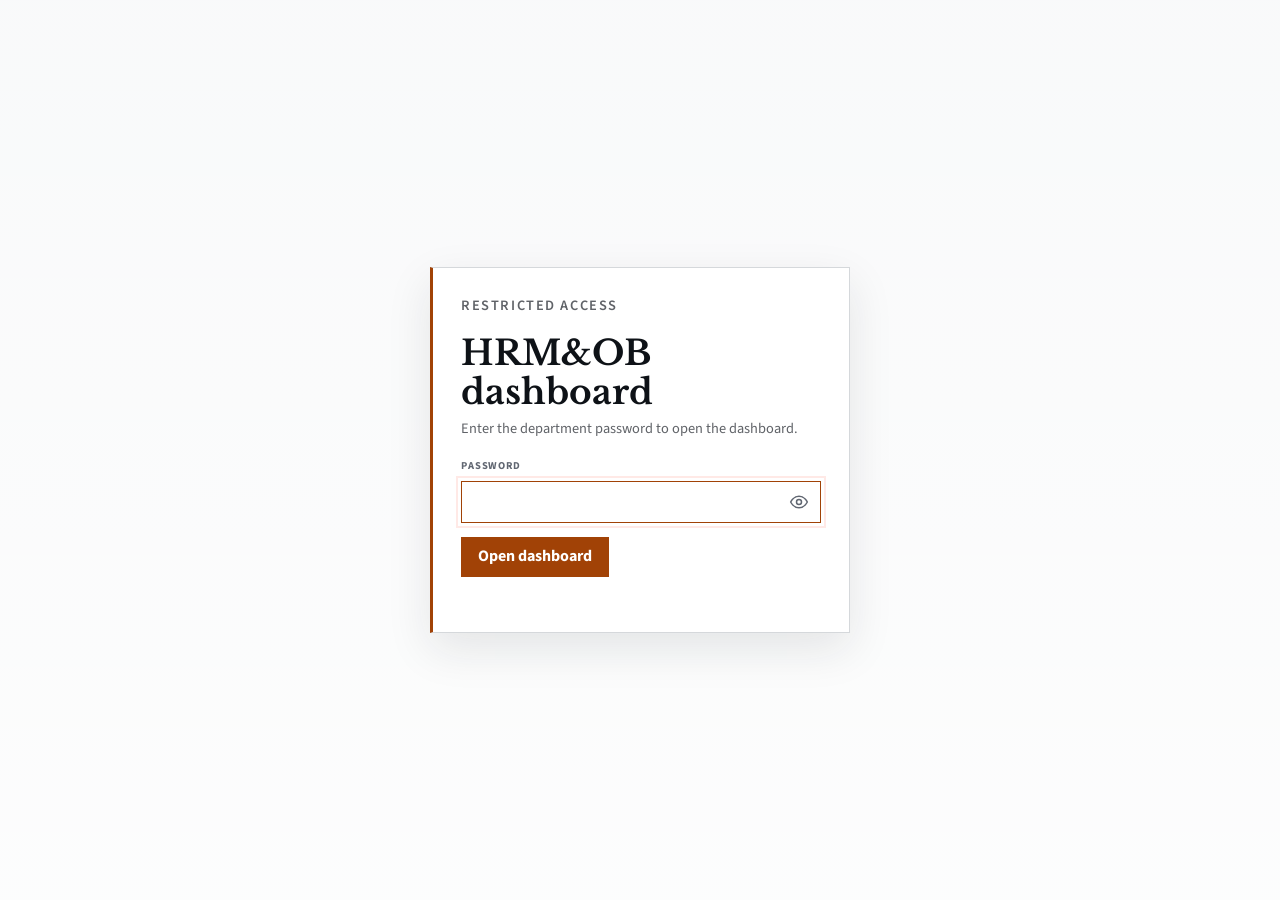
==== index.html @ a269362a "Refresh publications and correct department comparison, 9 November 2026 Re-crawled core staff and ch" ====
<!DOCTYPE html>
<html lang="en">
<head>
  <meta charset="UTF-8">
  <meta name="viewport" content="width=device-width, initial-scale=1.0">
  <meta name="robots" content="noindex, nofollow, noarchive">
  <title>HRM&amp;OB Research Activities Dashboard</title>
  <script>document.documentElement.classList.add("auth-locked");</script>
  <link rel="icon" href="favicon.svg" type="image/svg+xml">
  <link rel="preconnect" href="https://fonts.googleapis.com">
  <link rel="preconnect" href="https://fonts.gstatic.com" crossorigin>
  <link href="https://fonts.googleapis.com/css2?family=Libre+Baskerville:ital,wght@0,400;0,700;1,400&family=Source+Sans+3:opsz,wght@9..40,300;9..40,400;9..40,600&display=swap" rel="stylesheet">
  <link rel="stylesheet" href="styles.css?v=20261109-refresh">
</head>
<body>
  <div id="auth-gate" class="auth-gate" role="dialog" aria-modal="true" aria-labelledby="auth-title">
    <form id="auth-form" class="auth-card">
      <p class="eye">Restricted access</p>
      <h1 id="auth-title">HRM&amp;OB dashboard</h1>
      <p>Enter the department password to open the dashboard.</p>
      <div class="auth-field">
        <label for="auth-password">Password</label>
        <div class="auth-password-wrap">
          <input id="auth-password" type="password" autocomplete="current-password" required>
          <button id="auth-reveal" class="auth-reveal" type="button" aria-controls="auth-password" aria-pressed="false" aria-label="Show password" title="Show password">
            <svg class="auth-eye" viewBox="0 0 24 24" width="20" height="20" aria-hidden="true" focusable="false"><path d="M2 12s3.6-7 10-7 10 7 10 7-3.6 7-10 7S2 12 2 12z"/><circle cx="12" cy="12" r="3"/></svg>
            <svg class="auth-eye-off" viewBox="0 0 24 24" width="20" height="20" aria-hidden="true" focusable="false"><path d="M10.7 5.1A10 10 0 0 1 12 5c6.4 0 10 7 10 7a17 17 0 0 1-3 3.9M6.6 6.6C3.9 8.4 2 12 2 12s3.6 7 10 7a9.6 9.6 0 0 0 5.4-1.6M9.9 9.9a3 3 0 0 0 4.2 4.2"/><path d="M3 3l18 18"/></svg>
          </button>
        </div>
      </div>
      <button type="submit">Open dashboard</button>
      <p id="auth-status" class="auth-status" aria-live="polite"></p>
    </form>
  </div>

  <a class="skip-link" href="#main-content">Skip to dashboard content</a>
  <nav class="nav" aria-label="Primary dashboard navigation">
    <div class="nav-in">
      <a class="logo" href="#overview" data-tab="overview">
        <span class="logo-name">HRM&amp;OB</span>
        <span class="logo-sub">Research activities dashboard</span>
      </a>
      <div class="nav-sep"></div>
      <div class="nav-tabs" role="tablist" aria-label="Dashboard sections">
        <button id="tab-overview" class="nav-tab on" type="button" role="tab" aria-controls="view-overview" aria-selected="true" data-tab="overview">Overview</button>
        <button id="tab-expertise" class="nav-tab" hidden type="button" role="tab" aria-controls="view-expertise" aria-selected="false" tabindex="-1" data-tab="expertise">Search expertise</button>
        <button id="tab-staff" class="nav-tab" type="button" role="tab" aria-controls="view-staff" aria-selected="false" tabindex="-1" data-tab="staff">Staff and expertise</button>
        <button id="tab-phds" class="nav-tab" type="button" role="tab" aria-controls="view-phds" aria-selected="false" tabindex="-1" data-tab="phds">PhD projects</button>
        <button id="tab-collaboration" class="nav-tab" hidden type="button" role="tab" aria-controls="view-collaboration" aria-selected="false" tabindex="-1" data-tab="collaboration">Opportunities</button>
        <button id="tab-publications" class="nav-tab" type="button" role="tab" aria-controls="view-publications" aria-selected="false" tabindex="-1" data-tab="publications">Publications</button>
        <button id="tab-network" class="nav-tab" hidden type="button" role="tab" aria-controls="view-network" aria-selected="false" tabindex="-1" data-tab="network">Network</button>
        <button id="tab-metrics" class="nav-tab" type="button" role="tab" aria-controls="view-metrics" aria-selected="false" tabindex="-1" data-tab="metrics">Metrics</button>
        <button id="tab-grants" class="nav-tab" type="button" role="tab" aria-controls="view-grants" aria-selected="false" tabindex="-1" data-tab="grants">Grants</button>
        <button id="tab-resources" class="nav-tab" type="button" role="tab" aria-controls="view-resources" aria-selected="false" tabindex="-1" data-tab="resources">Resources</button>
        <button id="tab-faq" class="nav-tab" type="button" role="tab" aria-controls="view-faq" aria-selected="false" tabindex="-1" data-tab="faq">FAQ</button>
        <button id="tab-contact" class="nav-tab contact-tab" type="button" role="tab" aria-controls="view-contact" aria-selected="false" tabindex="-1" data-tab="contact">Contact</button>
      </div>
      <div id="publication-window-toggle" class="metric-toggle window-toggle" role="group" aria-label="Publication window">
        <button type="button" data-window-mode="recent" aria-pressed="false">Last 5 years</button>
        <button type="button" data-window-mode="last10" aria-pressed="false">10 years</button>
        <button class="on" type="button" data-window-mode="last15" aria-pressed="true">15 years</button>
        <button type="button" data-window-mode="last20" aria-pressed="false">20 years</button>
      </div>
      <label class="switch" title="Adds affiliated researchers to counts, tables, metrics, and network views">
        <input id="fte-toggle" type="checkbox">
        <span class="switch-copy">
          <span>Affiliated researchers</span>
        </span>
      </label>
      <button id="quick-find-open" class="quick-find-btn" type="button" aria-haspopup="dialog" aria-controls="quick-find" title="Jump to a person, publication, topic, journal, grant call, or section (Ctrl K or /)">
        <svg viewBox="0 0 24 24" aria-hidden="true"><circle cx="11" cy="11" r="6.5"/><path d="M16 16l4.5 4.5"/></svg>
        <span>Find</span><kbd aria-hidden="true">Ctrl K</kbd>
      </button>
    </div>
  </nav>

  <header class="pg-hd">
    <div class="wrap">
      <h1>Research overview</h1>
      <p id="subtitle">Loading publication data...</p>
    </div>
  </header>

  <div id="data-status" class="data-status" role="status" aria-live="polite" hidden></div>

  <main id="main-content">
    <section id="view-overview" class="sec" role="tabpanel" aria-labelledby="tab-overview">
      <div class="wrap">
        <p class="view-context overview-view-context" data-view-context></p>
        <div id="overview-previews" class="overview-previews" aria-label="Explore the dashboard"></div>
        <div class="overview-grid">
          <section class="overview-panel overview-panel-wide">
            <div class="sec-head compact">
              <div>
                <h2 class="h2">Publications by year</h2>
              </div>
              <div class="overview-panel-actions">
                <a class="section-link" href="#publications">View publications</a>
              </div>
            </div>
            <div id="year-bars" class="bar-chart"></div>
          </section>
          <section class="overview-panel overview-panel-wide topic-overview-panel">
            <div class="sec-head compact">
              <div>
                <h2 class="h2">Research topics</h2>
              </div>
              <div class="overview-panel-actions">
                <a class="section-link" href="#expertise">Find expertise</a>
              </div>
            </div>
            <div id="topic-overview" class="topic-overview"></div>
          </section>
          <section id="overview-network" class="overview-panel overview-panel-wide overview-network-panel" aria-labelledby="overview-network-title">
            <div class="sec-head compact">
              <div>
                <h2 id="overview-network-title" class="h2">Research network</h2>
              </div>
              <a class="section-link" href="#network">Publication and teaching networks</a>
            </div>
            <p id="overview-network-note" class="overview-network-note" role="status" aria-live="polite">Loading coauthor records…</p>
            <div class="overview-network-shell">
              <svg id="overview-network-svg" role="img" aria-labelledby="overview-network-title overview-network-note"></svg>
              <div id="overview-network-info" class="onet-info" aria-live="polite" hidden></div>
            </div>
            <div class="legend overview-network-legend" aria-label="How to read the map">
              <span><i class="legend-node" aria-hidden="true"></i> HRM&amp;OB researcher (size = publications)</span>
              <span class="legend-strength"><span class="legend-strength-scale" aria-hidden="true"><i class="legend-line legend-line-weak"></i><i class="legend-line legend-line-strong"></i></span> Thicker, darker line = more shared papers</span>
              <span><i class="legend-faculty" aria-hidden="true"></i> Other FEB colleagues (name and department)</span>
              <span><i class="legend-external" aria-hidden="true"></i> Coauthors outside FEB (2+ shared papers; closest ones named)</span>
            </div>
          </section>
        </div>
      </div>
    </section>

    <section id="view-phds" class="sec" role="tabpanel" aria-labelledby="tab-phds" hidden>
      <div class="wrap">
        <div class="sec-head compact">
          <div>
            <p class="eye">PhD projects</p>
            <h2 class="h2">Current PhD projects and supervision</h2>
          </div>
          <a class="section-link" href="https://www.rug.nl/research/hrm-ob/people/hrmobphdcandidates?lang=en" target="_blank" rel="noopener">RUG source</a>
        </div>
        <div id="phd-summary" class="metric-grid"></div>
        <div class="phd-page-grid">
          <section class="overview-panel phd-panel-wide">
            <div class="overview-panel-head">
              <div>
                <p class="eye">Current cohort</p>
                <h3 class="overview-h3">Ongoing PhD projects</h3>
              </div>
            </div>
            <div id="phd-current-projects" class="current-phd-list phd-current-projects"></div>
          </section>
          <section class="overview-panel">
            <div class="overview-panel-head">
              <div>
                <p class="eye">Supervisors</p>
                <h3 class="overview-h3">Current supervision overview</h3>
              </div>
            </div>
            <div id="phd-supervisor-summary" class="phd-supervisor-summary"></div>
          </section>
          <section class="overview-panel phd-panel-wide">
            <div class="overview-panel-head">
              <div>
                <p class="eye">Completed</p>
                <h3 class="overview-h3">Defended dissertations</h3>
              </div>
            </div>
            <div id="phd-defended-list" class="grant-list"></div>
          </section>
        </div>
      </div>
    </section>

    <section id="view-collaboration" class="sec" role="tabpanel" aria-labelledby="tab-collaboration" hidden>
      <div class="wrap">
        <div class="sec-head compact">
          <div>
            <p class="eye">Opportunities</p>
            <h2 class="h2">Shared interests, expertise, and opportunities</h2>
          </div>
          <a class="section-link" href="#grants">Open grants</a>
        </div>
        <p class="section-intro page-intro">Use these signals to start conversations around shared topics, methods, projects, and calls.</p>
        <div id="collaboration-summary" class="collaboration-summary"></div>
        <details class="shared-reference-files">
          <summary>Shared reference files</summary>
          <a class="download-card" href="assets/downloads/aip-2020-2024-average.xlsx" download>
            <strong>AIP workbook</strong><span>Average journal AIP scores, 2020-2024.</span>
          </a>
        </details>
        <section class="collaboration-section">
          <div class="overview-panel-head">
            <div>
              <p class="eye">Staff input</p>
              <h3 class="overview-h3">Current work, methods help, and shared resources</h3>
            </div>
            <a class="section-link" href="#contact">Add or correct profile information</a>
          </div>
          <p class="section-intro">Find datasets, participation opportunities, and methods help offered by colleagues. <a class="section-link" href="#staff">Search expertise and resources</a></p>
          <div id="collaboration-staff-board" class="staff-input-board"></div>
        </section>
        <section class="collaboration-section">
          <div class="overview-panel-head">
            <div>
              <p class="eye">Shared expertise and interests</p>
              <h3 class="overview-h3">Conversation clusters</h3>
            </div>
          </div>
          <p class="section-intro">Use these clusters as starting points for conversations around shared topics, methods, projects, and calls.</p>
          <div id="collaboration-interest-opportunities" class="collaboration-card-list"></div>
        </section>
        <section class="collaboration-section">
          <div class="overview-panel-head">
            <div>
              <p class="eye">Grant opportunities</p>
              <h3 class="overview-h3">Funding opportunities for the department</h3>
            </div>
            <a class="section-link" href="#grants">Open the Grants page</a>
          </div>
          <p class="section-intro">Browse funding opportunities together. Calls are not assigned to individual colleagues; check each funder’s eligibility and deadline before planning an application.</p>
          <div id="collaboration-grant-opportunities" class="collaboration-grant-grid"></div>
        </section>
        <section class="collaboration-section">
          <div class="overview-panel-head">
            <div>
              <p class="eye">Network suggestions</p>
              <h3 class="overview-h3">Possible conversation links</h3>
            </div>
          </div>
          <p class="section-intro">These links point to people whose topics, publications, grants, PhD roles, or collaboration interests may create useful conversations. They are suggestions for exploration, not rankings.</p>
          <div id="collaboration-pair-opportunities" class="suggestion-list collaboration-pair-list"></div>
        </section>
      </div>
    </section>

    <section id="view-grants" class="sec" role="tabpanel" aria-labelledby="tab-grants" hidden>
      <div class="wrap">
        <div class="sec-head compact">
          <div>
            <p class="eye">Funding</p>
            <h2 class="h2">Grants</h2>
          </div>
        </div>
        <p class="section-intro page-intro">Use this section to move from call scanning to possible collaboration and proposal preparation.</p>
        <a class="grant-steps-callout" href="#faq/grant-steps">
          <span class="rp-card-icon" aria-hidden="true"><svg class="rp-icon" viewBox="0 0 24 24" focusable="false" fill="none" stroke="currentColor" stroke-width="1.65" stroke-linecap="round" stroke-linejoin="round"><path d="M14 3H6a1.5 1.5 0 0 0-1.5 1.5v15A1.5 1.5 0 0 0 6 21h12a1.5 1.5 0 0 0 1.5-1.5V8.5Z" fill="currentColor" fill-opacity=".06"/><path d="M14 3v5.5h5.5M8 11h4M8 14h3M12 17l2 2 4-4"/></svg></span>
          <span class="grant-steps-copy">
            <strong>What steps do I take when applying for a grant?</strong>
          </span>
          <span class="grant-steps-arrow" aria-hidden="true">&rarr;</span>
        </a>
        <div class="resource-grid">
          <section class="overview-panel resource-panel-wide call-calendar-panel" aria-labelledby="call-calendar-title">
            <div class="overview-panel-head">
              <div>
                <p class="eye">Next eighteen months</p>
                <h3 id="call-calendar-title" class="overview-h3">Call calendar</h3>
              </div>
            </div>
            <div id="call-calendar" class="call-calendar"></div>
          </section>
          <section class="overview-panel grants-full grants-calls-panel">
            <div class="overview-panel-head">
              <div>
                <p class="eye">Open calls</p>
                <h3 id="resource-calls-title" class="overview-h3">Grant calls to watch</h3>
              </div>
            </div>
            <div class="resource-calls-toolbar">
              <p id="resource-calls-meta" class="resource-calls-meta" role="status" aria-live="polite">Loading grant calls&hellip;</p>
              <label class="switch resource-show-closed-control">
                <input id="resource-show-closed" type="checkbox" aria-controls="resource-recent-calls resource-opportunities">
                <span class="switch-copy">
                  <span>Show closed calls</span>
                  <small>Include past deadlines</small>
                </span>
              </label>
            </div>
            <section id="resource-recent-calls" class="recent-call-list" aria-labelledby="resource-calls-title" aria-describedby="resource-calls-meta"></section>
          </section>

          <section class="overview-panel grants-full">
            <div class="overview-panel-head">
              <div>
                <p class="eye">Grants</p>
                <h3 class="overview-h3">More opportunities by career stage</h3>
              </div>
            </div>
            <div id="resource-opportunities" class="grant-opportunity-list"></div>
          </section>

          <section class="overview-panel resource-panel-wide grants-tips-panel">
            <div class="overview-panel-head">
              <div>
                <p class="eye">Proposal tips</p>
                <h3 class="overview-h3">Application notes</h3>
              </div>
            </div>
            <div id="resource-tips" class="resource-tip-list"></div>
          </section>

          <section class="overview-panel grants-links-panel">
            <div class="overview-panel-head">
              <div>
                <p class="eye">Links</p>
                <h3 class="overview-h3">Funding pages</h3>
              </div>
            </div>
            <div class="resource-links">
              <a href="https://www.nwo.nl/en/calls/nwo-talent-programme" target="_blank" rel="noopener">NWO Talent Programme</a>
              <a href="https://erc.europa.eu/apply-grant" target="_blank" rel="noopener">ERC grants</a>
              <a href="https://marie-sklodowska-curie-actions.ec.europa.eu/actions/postdoctoral-fellowships" target="_blank" rel="noopener">MSCA Postdoctoral Fellowships</a>
              <a href="https://www.rug.nl/research/research-support-portal/before/funding/?lang=en" target="_blank" rel="noopener">UG external funding support</a>
            </div>
          </section>
          <section class="overview-panel grants-full">
            <div class="overview-panel-head"><h3 class="overview-h3">Awarded funding</h3></div>
            <div id="grant-list" class="grant-list"></div>
          </section>
          <section class="overview-panel resource-contact-panel grants-full">
            <div class="overview-panel-head">
              <div>
                <p class="eye">Contact</p>
                <h3 class="overview-h3">Corrections and suggestions</h3>
              </div>
            </div>
            <p class="quiet-contact-copy">For corrections, missing records, or suggestions, use the contact page.</p>
            <a class="section-link" href="#contact">Open contact page</a>
          </section>
        </div>
      </div>
    </section>

    <section id="view-resources" class="sec" role="tabpanel" aria-labelledby="tab-resources" hidden>
      <div class="wrap">
        <div id="resources-root" class="resources-root"></div>
      </div>
    </section>

    <section id="view-faq" class="sec" role="tabpanel" aria-labelledby="tab-faq" hidden>
      <div class="wrap">
        <div id="faq-root" class="resources-root"></div>
      </div>
    </section>

    <section id="view-metrics" class="sec" role="tabpanel" aria-labelledby="tab-metrics" hidden>
      <div class="wrap">
        <a id="metric-back" class="metric-back" href="#metrics" hidden>← Back to department publications</a>
        <div class="sec-head compact">
          <div>
            <p class="eye">Faculty</p>
            <h2 id="metric-page-title" class="h2">Department publications</h2>
          </div>
        </div>
        <aside class="metric-comparison-note" role="note">
          <p>Comparisons are provisional: public records are incomplete and use current staff numbers.</p>
        </aside>
        <p class="section-intro" id="benchmark-identity-note" role="note">Assistant, associate and full professors, plus postdocs.</p>
        <div id="metric-rank-filter" class="metric-rank-filter" role="group" aria-label="Academic rank" hidden>
          <button type="button" data-metric-rank="assistant_professor" aria-pressed="true">Assistant professors</button>
          <button type="button" data-metric-rank="associate_professor" aria-pressed="false">Associate professors</button>
          <button type="button" data-metric-rank="professor" aria-pressed="false">Full professors</button>
        </div>
        <div class="metric-control-row"><div id="metric-publication-filter" class="metric-publication-filter" role="group" aria-label="Publication filter">
          <button type="button" class="active" data-metric-aip="all" aria-pressed="true">All publications</button>
          <button type="button" data-metric-aip="high" aria-pressed="false">AIP ≥95</button>
        </div>
        <div id="metric-trend-mode" class="metric-publication-filter" role="group" aria-label="Trend display">
          <button type="button" data-metric-trend-mode="annual" aria-pressed="false">Annual</button>
          <button type="button" data-metric-trend-mode="smoothed" aria-pressed="true">Smoothed</button>
        </div></div>
        <p class="small-muted metric-trend-caption">Hover over a line to highlight a department and see its annual values. The last point is 2026 so far (YTD).</p>
        <div id="metric-charts" class="benchmark-grid">
          <section class="overview-panel benchmark-panel-wide">
            <div class="overview-panel-head">
              <div>
                <h3 id="benchmark-trend-title" class="overview-h3">Total publications</h3>
              </div>
            </div>
            <p class="section-intro metric-chart-subtitle">Each paper counts once per department.</p>
            <div id="benchmark-publication-trend" class="metric-chart"></div>
          </section>
          <section class="overview-panel benchmark-panel-wide">
            <div class="overview-panel-head"><div>
              <h3 class="overview-h3">Average per staff member</h3>
            </div></div>
            <p class="section-intro metric-chart-subtitle">Shared papers count for each departmental coauthor.</p>
            <div id="benchmark-individual-trend" class="metric-chart"></div>
          </section>
          <section class="overview-panel benchmark-panel-wide">
            <div class="overview-panel-head">
              <div>
                <h3 class="overview-h3">Unique publications per staff member</h3>
              </div>
            </div>
            <p class="section-intro metric-chart-subtitle">Each paper counts once, divided by department headcount.</p>
            <div id="benchmark-unique-trend" class="metric-chart"></div>
          </section>
        </div>
        <p id="metric-subgroup-link" class="small-muted metric-subgroup-link">Explore the same plots <a href="#metrics/subgroups">by academic rank →</a></p>
        <details id="metric-coverage" class="overview-panel benchmark-panel-wide"><summary>Data coverage</summary><div id="benchmark-summary"></div></details>
        <details class="overview-panel benchmark-panel-wide"><summary>How it works</summary><div id="benchmark-method-note" class="method-note"></div></details>
      </div>
    </section>

    <section id="view-publications" class="sec" role="tabpanel" aria-labelledby="tab-publications" hidden>
      <div class="wrap">
        <div class="sec-head compact">
          <div>
            <p class="eye">Publications</p>
            <h2 class="h2">Publication records</h2>
          </div>
        </div>
        <div class="publication-layout">
          <div class="publication-main">
            <p class="section-intro">Journal articles by the selected HRM&amp;OB researchers. Metrics compares professors and postdocs across departments.</p>
            <div class="tool-row">
              <label class="select-box" hidden>
                <span>Outputs</span>
                <select id="publication-kind-filter" aria-controls="publication-table">
                  <option value="counted">Recorded journal articles</option>
                </select>
              </label>
              <label class="search-box">
                <span>Search</span>
                <input id="pub-search" type="search" placeholder="Title, journal, author" aria-controls="publication-table">
              </label>
              <label class="select-box">
                <span>AIP band</span>
                <select id="aip-filter" aria-controls="publication-table">
                  <option value="all">All</option>
                  <option value="gte90">AIP &ge; 90</option>
                  <option value="gte95">AIP &ge; 95</option>
                  <option value="noaip">No AIP score in source</option>
                </select>
              </label>
              <label class="select-box">
                <span>Person</span>
                <select id="person-filter" aria-controls="publication-table">
                  <option value="">All people</option>
                </select>
              </label>
              <button id="publication-download-csv" class="section-link table-download" type="button">Download CSV</button>
            </div>
            <div class="publication-filter-meta">
              <p id="publication-results-summary" class="publication-results-summary" role="status" aria-live="polite">Loading publication records&hellip;</p>
              <button id="publication-clear-filters" class="section-link publication-clear-filters" type="button" aria-controls="publication-table" hidden>Clear filters</button>
            </div>
            <section class="table-wrap publication-results-table" aria-label="Publication results" aria-describedby="publication-results-summary" tabindex="0">
              <table id="publication-table" aria-describedby="publication-results-summary"></table>
            </section>
        <div id="publication-pagination"></div>
        <details class="metric-data-details"><summary>AIP coverage for the selected publication window</summary><div id="aip-bars" class="aip-summary"></div></details>
          </div>
          <aside class="publication-side" aria-labelledby="publication-journals-title">
            <div class="overview-panel-head">
              <div>
                <p class="eye">Journals</p>
                <h3 id="publication-journals-title" class="overview-h3">Where we have published most</h3>
              </div>
            </div>
            <div id="journal-published-list" class="list-stack"></div>
          </aside>
        </div>
        <section class="publication-open-access">
          <div class="overview-panel-head">
            <div>
              <p class="eye">Open access</p>
              <h3 class="overview-h3">Observed and suggested open access outlets</h3>
            </div>
          </div>
          <div id="journal-open-access-list" class="outlet-list outlet-grid"></div>
        </section>
      </div>
    </section>

    <section id="view-expertise" class="sec" role="tabpanel" aria-labelledby="tab-expertise" hidden>
      <div class="wrap">
        <div class="sec-head compact"><div><p class="eye">Find a colleague</p><h2 class="h2">Search for expertise</h2></div><a class="section-link" href="#contact">Add your expertise or resources</a></div>
        <p class="section-intro page-intro">Find someone to discuss a research topic, help with a method, or share a research opportunity.</p>
        <div class="expertise-finder" role="search" aria-label="Search expertise and shared resources">
          <label class="search-box"><span>Topic, method, resource, or name</span><input id="finder-query" type="search" placeholder="Try longitudinal analysis, social networks, or datasets"></label>
          <label class="select-box"><span>Look for</span><select id="finder-kind"><option value="all">Everything</option><option value="topics">Research topics</option><option value="methods">Methods people can help with</option><option value="resources">Resources and participation</option></select></label>
        </div>
        <div class="finder-examples" aria-label="Example searches"><span>Try</span><button type="button" data-finder-query="longitudinal" data-finder-kind="methods">Longitudinal analysis</button><button type="button" data-finder-query="social network" data-finder-kind="methods">Social network analysis</button><button type="button" data-finder-query="" data-finder-kind="resources">Shared resources</button></div>
        <p class="small-muted">Methods help and shared resources are provided by colleagues. Topic matches also use publication and project records. A missing entry means that no information has been added yet.</p>
        <p id="finder-status" role="status" aria-live="polite"></p>
        <div id="finder-results" class="finder-results"></div>
      </div>
    </section>

    <section id="view-staff" class="sec" role="tabpanel" aria-labelledby="tab-staff" hidden>
      <div class="wrap">
        <div class="sec-head compact">
          <div>
            <p class="eye">Staff and expertise</p>
            <h2 class="h2">People, expertise, and publication records</h2>
          </div>
        </div>
        <div class="staff-search-panel" role="search" aria-label="Find staff expertise">
          <label class="search-box staff-expertise-search">
            <span>Find expertise</span>
            <input id="staff-expertise-search" type="search" placeholder="Search topics, methods, resources, or names...">
          </label>
          <p id="staff-expertise-summary" class="staff-search-summary" role="status" aria-live="polite">Search publications, grants, PhD projects, and profile fields.</p>
        </div>
        <div class="staff-grid">
          <aside class="staff-panel" aria-label="Staff directory">
            <div id="staff-list" class="staff-list"></div>
          </aside>
          <div class="staff-detail">
            <div id="staff-profile"></div>
            <nav id="staff-subnav" class="staff-subnav" aria-label="Staff profile sections"></nav>
            <section id="staff-subpage-research" class="staff-subpage">
              <h3 class="sub-h2">Topic signals</h3>
              <div id="staff-topics" class="topic-cloud"></div>
              <h3 class="sub-h2">Possible research links</h3>
              <div id="staff-suggestions" class="suggestion-list"></div>
              <details id="staff-grant-fit-panel" class="staff-owned-panel" hidden>
                <summary>Possible grant fits</summary>
                <p class="small-muted">Possible fits from public evidence. Check the call's eligibility and appointment conditions.</p>
                <div id="staff-grant-fit" class="suggestion-list"></div>
              </details>
              <div class="staff-self-reported">
                <h3 class="sub-h2">Added by the staff member</h3>
                <p class="small-muted">Colleagues fill in these sections themselves through the Contact page, so some are still empty.</p>
                <div class="staff-owned-grid">
                  <div id="staff-current-work" class="staff-owned-panel"></div>
                  <div id="staff-collaboration-interests" class="staff-owned-panel"></div>
                </div>
                <div id="staff-methods" class="staff-owned-panel"></div>
                <div id="staff-shared-resources" class="staff-owned-panel"></div>
              </div>
            </section>
            <section id="staff-subpage-publications" class="staff-subpage">
              <div id="staff-related"></div>
              <div class="sec-head compact staff-pub-head">
                <div>
                  <p id="staff-publication-eye" class="eye">Publications</p>
                  <h3 id="staff-publication-title" class="h2 staff-h2">Selected staff publications</h3>
                </div>
              </div>
              <div class="table-wrap">
                <table id="staff-publication-table"></table>
              </div>
            </section>
            <section id="staff-subpage-phds" class="staff-subpage">
              <div id="staff-current-phd-projects" class="staff-current-phd-projects"></div>
              <div id="staff-defended-phds" class="staff-defended-phds"></div>
            </section>
          </div>
        </div>
      </div>
    </section>

    <section id="view-network" class="sec" role="tabpanel" aria-labelledby="tab-network" hidden>
      <div class="wrap">
        <div class="sec-head compact network-page-head">
          <div>
            <p class="eye">Relationship network</p>
            <h2 class="h2">Research collaborations</h2>
          </div>
        </div>
        <p class="section-intro page-intro network-page-intro">See who publishes together, within HRM&amp;OB and beyond. Select a person to inspect their shared papers. Counts describe coauthorship in the selected years.</p>

        <section class="network-controls" aria-labelledby="network-controls-title">
          <div class="network-controls-heading">
            <div>
              <p class="eye">View controls</p>
              <h3 id="network-controls-title" class="network-controls-title">Choose what the map shows</h3>
            </div>
            <button id="network-clear-selection" class="section-link network-clear-selection" type="button" hidden>Clear selection</button>
          </div>
          <div class="network-control-grid">
            <label class="select-box network-scope-control">
              <span>Network focus</span>
              <select id="network-scope-select" aria-describedby="network-scope-help">
                <option value="department">Department overview</option>
              </select>
            </label>
            <label class="switch network-aip-toggle publication-network-control" title="Show only collaborations from publications in journals with AIP score 95.0 or higher">
              <input id="network-aip-toggle" type="checkbox">
              <span class="switch-copy">
                <span>AIP &ge; 95 only</span>
                <small>Filter publication ties</small>
              </span>
            </label>
            <label class="switch network-external-toggle publication-network-control">
              <input id="network-external-toggle" type="checkbox" checked>
              <span class="switch-copy">
                <span>Additional coauthors</span>
                <small>Beyond the dashboard roster</small>
              </span>
            </label>
            <label class="select-box network-min-tie-control publication-network-control" hidden>
              <span>Additional coauthor: minimum papers</span>
              <select id="network-min-tie-select">
                <option value="1">1 or more</option>
                <option value="2">2 or more</option>
                <option value="3">3 or more</option>
                <option value="5">5 or more</option>
              </select>
            </label>
          </div>
          <p id="network-scope-help" class="network-control-help">Choose the department overview or focus a named member. You can also select a node in the map.</p>
        </section>

        <div id="network-mode-toggle" class="network-mode-block" role="group" aria-label="Network data">
          <span class="control-label">Network data</span>
          <div class="metric-toggle network-mode-toggle">
            <button class="on" type="button" data-network-mode="publications" aria-pressed="true">Publications</button>
            <button type="button" data-network-mode="teaching" aria-pressed="false">Teaching</button>
          </div>
        </div>

        <p id="network-selection-status" class="visually-hidden" role="status" aria-live="polite" aria-atomic="true"></p>
        <div id="network-summary" class="network-summary">
          <p class="network-summary-placeholder">Network counts will appear when the data are ready.</p>
        </div>

        <section id="teaching-network-panel" class="teaching-network-panel" aria-label="Teaching network" hidden>
          <div id="teaching-network-summary" class="network-summary"></div>
          <div class="network-workspace">
            <section class="network-visual-column" aria-labelledby="teaching-network-title">
              <div class="network-section-heading"><div><p class="eye">Shared teaching</p><h3 id="teaching-network-title" class="overview-h3">Courses taught together</h3></div></div>
              <div class="network-shell"><svg id="teaching-network-svg" role="img" aria-label="Teaching collaborations"></svg><div id="teaching-network-empty" class="empty" role="status" hidden>No shared teaching courses for this focus.</div></div>
              <p class="small-muted">Edges count non-thesis course offerings where both colleagues are listed as lecturer or coordinator.</p>
            </section>
          </div>
          <section class="network-evidence-panel" aria-labelledby="teaching-network-evidence-title">
            <div class="overview-panel-head"><div><p class="eye">Evidence</p><h3 id="teaching-network-evidence-title" class="overview-h3">Shared course offerings</h3></div></div>
            <div id="teaching-network-table" class="table-wrap compact-table"></div>
          </section>
        </section>

        <div id="publication-network-workspace" class="network-workspace">
          <section class="network-visual-column" aria-labelledby="network-map-title">
            <div class="network-section-heading">
              <div>
                <p class="eye">Map</p>
                <h3 id="network-map-title" class="overview-h3">Relationship map</h3>
              </div>
              <div id="network-selection-note" class="network-selection-note">Select a department member to focus their relationships.</div>
            </div>
            <div class="network-shell">
              <svg id="network-svg" role="img" aria-label="Collaboration network"></svg>
              <div id="network-empty" class="empty" role="status" hidden>No coauthorship edges for the current filters.</div>
            </div>
            <p id="network-map-description" class="visually-hidden" aria-hidden="true">Department members and outside coauthors are shown as labelled circles. Lines indicate shared papers. Use the searchable evidence table below for a text alternative.</p>
            <div class="network-legend-shell" role="group" aria-labelledby="network-legend-title">
              <p id="network-legend-title" class="network-legend-title">How to read the map</p>
              <div id="network-legend" class="legend">
                <span><i class="legend-node" aria-hidden="true"></i> Node size = publications</span>
                <span><i class="legend-count" aria-hidden="true">7</i> Number = publications</span>
                <span class="legend-strength">
                  <span class="legend-strength-scale" aria-hidden="true"><i class="legend-line legend-line-weak"></i><i class="legend-line legend-line-strong"></i></span>
                  Line strength = shared publications
                </span>
                <span><i class="legend-faculty" aria-hidden="true"></i> Other FEB departments</span>
                <span><i class="legend-external" aria-hidden="true"></i> Outside coauthors</span>
              </div>
            </div>
          </section>

          <aside class="network-detail-column" aria-label="Network selection details">
            <div id="network-inspector" class="network-inspector">
              <p class="eye">Selection details</p>
              <h3 class="network-inspector-title">Start with a department member</h3>
              <p>Choose a named member above or select a labelled department node. This panel will explain the person&rsquo;s visible ties and strongest outside coauthors.</p>
            </div>
          </aside>
        </div>

        <section id="publication-network-evidence-panel" class="network-evidence-panel" aria-labelledby="network-evidence-title">
          <label class="search-box network-evidence-search"><span>Find a coauthor or paper</span><input id="network-search" type="search" placeholder="Name or publication title" aria-controls="network-table-wrap"></label>
          <div class="overview-panel-head">
            <div>
              <p class="eye">Evidence</p>
              <h3 id="network-evidence-title" class="overview-h3">Current network evidence</h3>
            </div>
          </div>
          <p class="section-intro">Search every qualifying coauthor pair and open its supporting papers. The map shows the strongest outside connections; this table includes the rest.</p>
          <div id="network-evidence-table-wrap" class="network-evidence-table-wrap">
            <section id="network-table-wrap" class="table-wrap compact-table" aria-label="Scrollable relationship evidence table" tabindex="0"></section>
          </div>
        </section>

        <section id="publication-network-partner-panel" class="external-partner-panel" aria-labelledby="coauthor-institutions-title">
          <div class="overview-panel-head">
            <div>
              <p class="eye">Coauthor affiliations</p>
              <h3 id="coauthor-institutions-title" class="overview-h3">Institutions observed in publication records</h3>
            </div>
          </div>
          <p class="section-intro">Affiliations are derived from OpenAlex authorship metadata. They are useful signals of institutional reach, but can be incomplete, non-exclusive, or historical and do not imply a formal partnership.</p>
          <div id="external-partner-list" class="partner-list"></div>
        </section>
      </div>
    </section>

    <section id="view-contact" class="sec" role="tabpanel" aria-labelledby="tab-contact" hidden>
      <div class="wrap contact-wrap">
        <div class="sec-head compact contact-head">
          <div>
            <p class="eye">Contact</p>
            <h2 class="h2">Corrections and suggestions</h2>
          </div>
        </div>
        <p class="section-intro page-intro">Suggest a correction below, or use the profile form to share your research interests, methods help, datasets, and participation opportunities. Updates are emailed to Joost for review.</p>
        <div class="contact-grid">
          <div class="overview-panel contact-main-panel">
            <form id="feedback-form" class="feedback-form">
              <div class="feedback-fields">
                <label>
                  <span>Your name</span>
                  <input id="feedback-name" type="text" autocomplete="name" placeholder="Name">
                </label>
                <label>
                  <span>Area</span>
                  <select id="feedback-area">
                    <option value="General">General</option>
                    <option value="Publication record">Publication record</option>
                    <option value="AIP match">AIP match</option>
                    <option value="Expertise area">Expertise area</option>
                    <option value="Network">Network</option>
                    <option value="Grants or PhDs">Grants or PhDs</option>
                    <option value="Benchmark metrics">Benchmark metrics</option>
                  </select>
                </label>
              </div>
              <label class="feedback-comment">
                <span>Comment</span>
                <textarea id="feedback-comment" rows="5" placeholder="What should be corrected or added?"></textarea>
              </label>
              <div class="feedback-actions">
                <button class="primary-action" type="submit">Email suggestion</button>
                <button id="feedback-copy" class="secondary-action" type="button">Copy email text</button>
                <a id="feedback-email-link" class="section-link" href="mailto:h.j.van.de.brake@rug.nl">Email Joost</a>
              </div>
              <p id="feedback-status" class="feedback-status" role="status" aria-live="polite"></p>
            </form>
          </div>
          <aside class="overview-panel contact-side-panel" aria-label="Contact details">
            <p class="eye">Email</p>
            <p class="contact-line"><a href="mailto:h.j.van.de.brake@rug.nl">h.j.van.de.brake@rug.nl</a></p>
            <p class="quiet-contact-copy">Suggestions are emailed to Joost and reviewed before any dashboard change is made.</p>
            <p class="quiet-contact-copy">New publications are added when the public-source rebuild is run; missing or wrongly matched records can be sent here for the next correction pass.</p>
          </aside>
          <section class="overview-panel contact-staff-panel">
            <div class="overview-panel-head">
              <div>
                <p class="eye">Staff input</p>
                <h3 class="overview-h3">Your expertise and shared resources</h3>
              </div>
            </div>
            <form id="staff-update-form" class="feedback-form staff-update-form">
              <div class="feedback-fields staff-update-fields">
                <label>
                  <span>Your name</span>
                  <input id="staff-update-name" type="text" autocomplete="name" placeholder="Name">
                </label>
                <label>
                  <span>Staff member</span>
                  <select id="staff-update-person">
                    <option value="">Select staff member</option>
                  </select>
                </label>
              </div>
              <button id="staff-update-load" class="section-link" type="button">Load my current profile fields</button>
              <label class="feedback-comment">
                <span>Currently working on</span>
                <textarea id="staff-update-current" rows="4" placeholder="Projects, papers, datasets, grants, or themes currently in progress"></textarea>
              </label>
              <label class="feedback-comment">
                <span>Research topics and collaboration interests</span>
                <textarea id="staff-update-collaboration" rows="4" placeholder="Keywords, topics, questions, methods, or concrete collaboration ideas"></textarea>
              </label>
              <label class="feedback-comment">
                <span>Methods I can help colleagues with</span>
                <textarea id="staff-update-methods" rows="3" placeholder="For example: longitudinal analysis, multilevel modeling, qualitative interviews. Include the kind of help you can offer and any availability limits."></textarea>
              </label>
              <label class="feedback-comment">
                <span>Resources and participation opportunities to share</span>
                <textarea id="staff-update-resources" rows="4" placeholder="One item per paragraph: title, dataset or opportunity, a short description, access conditions, how to participate or contact you, and an optional link."></textarea>
              </label>
              <p class="staff-resource-note">Describe what you can share: datasets, study participation, recruitment opportunities, materials, code, or equipment. Include access conditions; share a description rather than confidential data.</p>
              <p class="staff-resource-note">Send the prepared email to Joost to submit your update. After review, it will appear on your staff profile, in Search expertise, and under Opportunities. No GitHub account is needed.</p>
              <div class="feedback-actions">
                <button class="primary-action" type="submit">Email profile update</button>
                <button id="staff-update-copy" class="secondary-action" type="button">Copy email text</button>
              </div>
              <p id="staff-update-status" class="feedback-status" role="status" aria-live="polite"></p>
            </form>
          </section>
        </div>
      </div>
    </section>

  </main>

  <div id="topic-overlay" class="topic-overlay" hidden>
    <div class="topic-dialog" role="dialog" aria-modal="true" aria-labelledby="topic-overlay-title" aria-describedby="topic-overlay-summary">
      <button class="topic-close" type="button" data-topic-overlay-close>Close</button>
      <p class="eye">Topic detail</p>
      <h2 id="topic-overlay-title" class="h2">Topic</h2>
      <p id="topic-overlay-summary" class="topic-summary"></p>
      <div class="topic-overlay-grid">
        <section>
          <h3 class="sub-h2">Staff alignment</h3>
          <div id="topic-overlay-staff" class="topic-detail-list"></div>
        </section>
        <section>
          <h3 class="sub-h2">Example publications</h3>
          <div id="topic-overlay-publications" class="topic-detail-list"></div>
        </section>
      </div>
    </div>
  </div>

  <footer>
    <div class="ft">
      <span>HRM&amp;OB research activities dashboard</span>
      <span id="footer-meta"></span>
    </div>
  </footer>

  <div id="quick-find" class="quick-find" hidden>
    <div class="quick-find-dialog" role="dialog" aria-modal="true" aria-labelledby="quick-find-title">
      <h2 id="quick-find-title" class="visually-hidden">Find in the dashboard</h2>
      <div class="quick-find-input">
        <svg viewBox="0 0 24 24" aria-hidden="true"><circle cx="11" cy="11" r="6.5"/><path d="M16 16l4.5 4.5"/></svg>
        <input id="quick-find-input" type="text" role="combobox" aria-expanded="true" aria-controls="quick-find-list" aria-autocomplete="list" autocomplete="off" spellcheck="false" placeholder="People, publications, topics, journals, grant calls, or sections">
        <kbd>Esc</kbd>
      </div>
      <div id="quick-find-list" class="quick-find-list" role="listbox" aria-label="Results"></div>
      <p class="quick-find-foot">Use the arrow keys to move, Enter to open, and Esc to close.</p>
    </div>
  </div>
  <script src="resources/pages/resources.js?v=20261109-refresh"></script>
  <script src="app.js?v=20261109-refresh"></script>
</body>
</html>
---- styles.css ----
:root {
  --red: oklch(50% 0.14 45);
  --red-dk: oklch(43% 0.13 45);
  --red-lt: oklch(95% 0.025 27);
  --teal: oklch(43% 0.10 195);
  --teal-lt: oklch(93% 0.04 195);
  --bg: oklch(93% 0.005 250);
  --white: #fff;
  --ink-900: oklch(18% 0.012 258);
  --ink-700: oklch(32% 0.010 258);
  --ink-500: oklch(50% 0.008 258);
  --ink-400: #606671;
  --ink-300: oklch(76% 0.006 258);
  --ink-200: oklch(88% 0.005 258);
  --ink-100: oklch(95% 0.004 55);
  --serif: 'Libre Baskerville', Georgia, serif;
  --sans: 'Source Sans 3', system-ui, sans-serif;
  --pad: clamp(20px, 5vw, 56px);
  --max: 1180px;
  --sp: clamp(36px, 5vw, 60px);
  --focus-ring: #8f2834;
}

*, *::before, *::after { box-sizing: border-box; }
[hidden] { display: none !important; }
html { scroll-behavior: smooth; }
body {
  margin: 0;
  font-family: var(--sans);
  background: var(--bg);
  color: var(--ink-900);
  line-height: 1.6;
  -webkit-font-smoothing: antialiased;
}
button, input, select { font: inherit; }
a { color: inherit; text-decoration: none; }
:where(a, button, input, select, textarea, [tabindex]):focus-visible {
  outline: 3px solid var(--focus-ring);
  outline-offset: 3px;
}
.skip-link {
  background: var(--ink-900);
  color: var(--white);
  font-size: 0.84rem;
  font-weight: 700;
  left: 14px;
  padding: 9px 12px;
  position: fixed;
  top: 10px;
  transform: translateY(-180%);
  transition: transform .16s ease;
  z-index: 1100;
}
.skip-link:focus { transform: translateY(0); }
.visually-hidden {
  border: 0;
  clip: rect(0 0 0 0);
  clip-path: inset(50%);
  height: 1px;
  margin: -1px;
  overflow: hidden;
  padding: 0;
  position: absolute;
  white-space: nowrap;
  width: 1px;
}

.wrap { max-width: min(var(--max), 100% - var(--pad) * 2); margin: 0 auto; }
.sec { padding: var(--sp) var(--pad); background: var(--white); scroll-margin-top: 118px; }
.sec + .sec { border-top: 1px solid var(--ink-200); }
.sec-head { display: flex; justify-content: space-between; align-items: end; gap: 24px; margin-bottom: 24px; flex-wrap: wrap; }
.sec-head.compact { margin-bottom: 18px; }
.eye { font-size: 0.71rem; font-weight: 600; letter-spacing: 0.11em; text-transform: uppercase; color: var(--red); margin: 0 0 10px; }
.h2 { font-family: var(--serif); font-size: clamp(1.6rem, 2.8vw, 2.45rem); font-weight: 700; line-height: 1.13; margin: 0; }
.sub-h2 { font-family: var(--serif); font-size: 1.16rem; line-height: 1.25; margin: 22px 0 10px; }
.sub-h2:first-child { margin-top: 0; }

.nav {
  position: sticky;
  top: 0;
  z-index: 20;
  background: var(--white);
  border-bottom: 1px solid var(--ink-200);
  box-shadow: 0 2px 10px rgba(0,0,0,.04);
}
.nav-in {
  display: flex;
  align-items: center;
  min-height: 56px;
  max-width: min(var(--max), 100% - var(--pad) * 2);
  margin: 0 auto;
  gap: 14px;
}
.logo { flex-shrink: 0; }
.logo-name { display: block; font-family: var(--serif); font-size: 1.15rem; font-weight: 700; line-height: 1.05; }
.logo-sub { display: block; font-size: 0.56rem; color: var(--ink-400); letter-spacing: 0.05em; margin-top: 2px; opacity: .75; }
.nav-sep { width: 1px; height: 24px; background: var(--ink-200); flex-shrink: 0; }
.nav-tabs {
  display: flex;
  margin-left: auto;
  align-self: stretch;
  min-width: 0;
  overflow-x: auto;
  scrollbar-width: none;
}
.nav-tabs::-webkit-scrollbar { display: none; }
.nav-tab {
  flex: 0 0 auto;
  height: 54px;
  padding: 0 10px;
  border: 0;
  background: transparent;
  color: var(--ink-500);
  cursor: pointer;
  font-size: 0.86rem;
  font-weight: 600;
  line-height: 1;
  white-space: nowrap;
}
.nav-tab:hover, .nav-tab.on { color: var(--red); }
.nav-tab.on { box-shadow: inset 0 -3px 0 var(--red); }
.nav-tab:focus-visible {
  outline: 3px solid var(--focus-ring);
  outline-offset: -4px;
}
.contact-tab {
  color: var(--ink-400);
  font-size: 0.82rem;
}

.switch {
  display: inline-flex;
  align-items: center;
  gap: 9px;
  color: var(--ink-700);
  font-size: 0.78rem;
  font-weight: 600;
  max-width: 132px;
  user-select: none;
}
.switch-copy {
  display: flex;
  flex-direction: column;
  gap: 4px;
  line-height: 1.12;
}
.switch input {
  appearance: none;
  flex: 0 0 auto;
  width: 38px;
  height: 21px;
  border: 1px solid var(--ink-300, var(--ink-200));
  border-radius: 20px;
  background: var(--ink-200);
  position: relative;
  cursor: pointer;
}
.switch input::after {
  content: "";
  position: absolute;
  width: 17px;
  height: 17px;
  top: 1px;
  left: 1px;
  border-radius: 50%;
  background: var(--white);
  box-shadow: 0 1px 3px rgba(0,0,0,.18);
  transition: transform .14s ease;
}
.switch input:checked { background: var(--ink-900); border-color: var(--ink-900); }
.switch input:checked::after { transform: translateX(17px); }

.pg-hd {
  background: var(--white);
  border-top: 4px solid var(--red);
  padding: clamp(40px, 6vw, 64px) var(--pad) clamp(20px, 3vw, 30px);
}
.pg-hd h1 {
  font-family: var(--serif);
  font-size: clamp(1.55rem, 3vw, 2.35rem);
  font-weight: 700;
  line-height: 1.15;
  margin: 0 0 12px;
}
.pg-hd p:last-child {
  margin: 0;
  font-size: 1rem;
  font-weight: 300;
  color: var(--ink-500);
  max-width: 720px;
}

body:not([data-active-tab="overview"]) .pg-hd {
  padding: 15px var(--pad) 14px;
}
body:not([data-active-tab="overview"]) .pg-hd .eye,
body:not([data-active-tab="overview"]) .pg-hd #subtitle {
  display: none;
}
body:not([data-active-tab="overview"]) .pg-hd h1 {
  font-size: clamp(1.05rem, 2vw, 1.3rem);
  margin: 0;
}

.data-status {
  max-width: min(var(--max), calc(100% - var(--pad) * 2));
  margin: 14px auto 0;
  padding: 11px 14px;
  border: 1px solid #c98b2f;
  background: #fff8e9;
  color: #5e4217;
  font-size: 0.86rem;
  line-height: 1.4;
}
.data-status[hidden] { display: none; }
.data-status-fatal {
  align-items: center;
  background: #fff1f1;
  border-color: var(--red);
  color: var(--ink-900);
  display: flex;
  flex-wrap: wrap;
  gap: 8px 14px;
}
.data-status-fatal strong { color: var(--red-dk); }
.data-status-fatal span { flex: 1 1 360px; }
.data-retry {
  background: var(--white);
  border: 1px solid var(--red);
  color: var(--red-dk);
  cursor: pointer;
  font-size: .78rem;
  font-weight: 800;
  min-height: 36px;
  padding: 6px 12px;
}

.metric-grid {
  display: grid;
  grid-template-columns: repeat(auto-fit, minmax(145px, 1fr));
  gap: 12px;
  margin-bottom: 32px;
}
#view-overview.sec { padding-top: clamp(20px, 3vw, 32px); }
.metric {
  background: var(--white);
  border: 1px solid var(--ink-200);
  padding: 18px 18px 16px;
}
.metric-label {
  margin: 0 0 6px;
  color: var(--ink-400);
  font-size: 0.66rem;
  font-weight: 700;
  letter-spacing: 0.09em;
  text-transform: uppercase;
}
.metric-value {
  margin: 0;
  font-family: var(--serif);
  font-size: 1.65rem;
  line-height: 1.1;
  font-weight: 700;
}
.metric-sd {
  color: var(--ink-400);
  font-family: inherit;
  font-size: 0.98rem;
  font-weight: inherit;
}
.metric-sub {
  margin: 7px 0 0;
  color: var(--ink-500);
  font-size: 0.75rem;
}

.dash-grid {
  display: grid;
  grid-template-columns: minmax(0, 1.9fr) minmax(280px, .9fr);
  gap: 34px;
  align-items: start;
}
.overview-grid {
  display: grid;
  grid-template-columns: repeat(3, minmax(0, 1fr));
  gap: 26px 30px;
  align-items: start;
}
.benchmark-grid {
  display: grid;
  grid-template-columns: repeat(2, minmax(0, 1fr));
  gap: 26px 30px;
  align-items: start;
}
.overview-panel {
  border-top: 1px solid var(--ink-200);
  min-width: 0;
  padding-top: 16px;
}
.overview-panel .h2 { font-size: clamp(1.45rem, 2.1vw, 1.85rem); }
.overview-panel-wide { grid-column: span 2; }
.benchmark-panel-wide { grid-column: span 2; }
.overview-panel-head {
  align-items: end;
  display: flex;
  gap: 14px;
  justify-content: space-between;
  margin-bottom: 12px;
}
.metric-toggle {
  align-items: center;
  border: 1px solid var(--ink-200);
  display: inline-flex;
  flex: 0 0 auto;
}
.metric-toggle button {
  background: var(--white);
  border: 0;
  border-left: 1px solid var(--ink-200);
  color: var(--ink-500);
  cursor: pointer;
  font-size: 0.72rem;
  font-weight: 700;
  height: 30px;
  padding: 0 10px;
}
.metric-toggle button:first-child {
  border-left: 0;
}
.metric-toggle button.on {
  background: var(--ink-900);
  color: var(--white);
}
.window-toggle {
  flex-shrink: 0;
  height: 32px;
}
.window-toggle button {
  height: 30px;
  white-space: nowrap;
}
.view-context {
  color: var(--ink-400);
  font-size: 0.68rem;
  font-weight: 500;
  line-height: 1.3;
  margin: 4px 0 0;
}
.overview-view-context {
  margin: 0 0 8px;
  text-align: right;
}
.overview-orientation {
  align-items: stretch;
  background: oklch(97% 0.003 258);
  border: 1px solid oklch(84% 0.006 258);
  border-left: 3px solid var(--red);
  box-shadow: 0 8px 24px rgba(25, 31, 42, .05);
  display: grid;
  gap: 22px;
  grid-template-columns: minmax(0, 1.05fr) minmax(360px, .95fr);
  margin: 6px 0 26px;
  padding: 22px;
}
.overview-orientation-title {
  color: var(--ink-900);
  font-family: var(--serif);
  font-size: clamp(1.05rem, 1.8vw, 1.35rem);
  line-height: 1.25;
  margin: 0 0 8px;
}
.overview-orientation p:last-child {
  color: var(--ink-500);
  font-size: 0.86rem;
  line-height: 1.45;
  margin: 0;
}
.overview-use-cases {
  display: grid;
  gap: 10px;
  grid-template-columns: repeat(2, minmax(0, 1fr));
}
.use-case-card {
  background: rgba(255,255,255,.88);
  border: 1px solid var(--ink-200);
  display: block;
  min-width: 0;
  padding: 12px 13px;
}
.use-case-card:hover,
.use-case-card:focus-visible {
  border-color: var(--red);
  transform: translateY(-1px);
}
.use-case-card span {
  color: var(--ink-900);
  display: block;
  font-size: 0.88rem;
  font-weight: 800;
  line-height: 1.2;
}
.use-case-card p {
  color: var(--ink-500);
  font-size: 0.76rem;
  line-height: 1.32;
  margin: 5px 0 0;
}
.metric-context,
.section-intro {
  color: var(--ink-500);
  font-size: 0.82rem;
  line-height: 1.45;
  margin: 0 0 14px;
  max-width: 820px;
}
.metric-context {
  font-weight: 600;
  margin-bottom: 10px;
}
.page-intro {
  margin-top: -4px;
}
.overview-h3 {
  font-family: var(--serif);
  font-size: 1.15rem;
  line-height: 1.22;
  margin: 0;
}
.overview-panel-actions {
  align-items: center;
  display: flex;
  flex-wrap: wrap;
  gap: 10px;
  justify-content: flex-end;
}
.section-link,
.person-link {
  background: transparent;
  border: 0;
  border-bottom: 1px dotted var(--red);
  color: var(--red);
  cursor: pointer;
  font-size: 0.76rem;
  font-weight: 700;
  padding: 0;
}
.person-link {
  border-bottom-style: solid;
  font-size: 0.84rem;
  text-align: left;
}
.section-link:focus-visible,
.person-link:focus-visible {
  outline: 3px solid var(--focus-ring);
  outline-offset: 3px;
}
.overview-panel-actions .section-link,
.publication-filter-meta .section-link,
.feedback-actions .section-link {
  align-items: center;
  display: inline-flex;
  min-height: 36px;
  padding: 5px 2px;
}
.table-wrap {
  overflow: auto;
  border-top: 1px solid var(--ink-200);
}
table {
  width: 100%;
  border-collapse: collapse;
  font-size: 0.82rem;
}
th {
  text-align: left;
  color: var(--ink-400);
  font-size: 0.64rem;
  font-weight: 700;
  letter-spacing: 0.08em;
  text-transform: uppercase;
  padding: 10px 10px;
  border-bottom: 1px solid var(--ink-200);
  white-space: nowrap;
}
.table-sort {
  background: transparent;
  border: 0;
  color: inherit;
  cursor: pointer;
  font: inherit;
  font-weight: 700;
  letter-spacing: inherit;
  padding: 0;
  text-align: inherit;
  text-transform: inherit;
}
.table-sort:hover { color: var(--red); }
.table-action {
  background: transparent;
  border: 0;
  border-bottom: 1px dotted var(--red);
  color: var(--red);
  cursor: pointer;
  font-size: 0.72rem;
  font-weight: 700;
  margin-left: 8px;
  padding: 0;
}
.table-download {
  align-self: end;
  margin-bottom: 7px;
  white-space: nowrap;
}
td {
  padding: 12px 10px;
  vertical-align: top;
  border-bottom: 1px solid var(--ink-200);
  color: var(--ink-700);
}
td.primary { color: var(--ink-900); font-weight: 600; }
td.muted { color: var(--ink-400); }
.num { text-align: right; font-variant-numeric: tabular-nums; }
.tag {
  display: inline-flex;
  align-items: center;
  min-height: 19px;
  padding: 2px 8px;
  border-radius: 2px;
  background: var(--ink-100);
  color: var(--ink-500);
  font-size: 0.66rem;
  font-weight: 600;
}
.tag.red { background: var(--red-lt); color: var(--red); }
.tag.teal { background: var(--teal-lt); color: var(--teal); }
.tag.muted { background: var(--ink-100); color: var(--ink-500); margin-left: 6px; }
.primary-text { color: var(--ink-900); font-weight: 600; }
.small-muted { color: var(--ink-500); font-size: 0.75rem; line-height: 1.45; }
.pub-status {
  display: inline-flex;
  align-items: center;
  margin-left: 6px;
  padding: 1px 6px;
  border: 1px solid var(--ink-200);
  border-radius: 2px;
  color: var(--ink-500);
  background: var(--ink-100);
  font-size: 0.66rem;
  font-weight: 700;
  white-space: nowrap;
  text-transform: uppercase;
}
.doi {
  margin-left: 6px;
  color: var(--red);
  border-bottom: 1px dotted var(--red);
  font-size: 0.72rem;
  font-weight: 700;
  text-transform: uppercase;
}

.bar-chart { display: flex; flex-direction: column; gap: 8px; }
.bar-row {
  display: grid;
  grid-template-columns: 92px 1fr 34px;
  align-items: center;
  gap: 9px;
  font-size: 0.77rem;
  color: var(--ink-500);
}
.bar-track { height: 8px; background: var(--ink-100); position: relative; overflow: hidden; }
.bar-fill { height: 100%; background: var(--teal); }
.bar-count { text-align: right; color: var(--ink-700); font-variant-numeric: tabular-nums; }
.metric-chart {
  min-height: 270px;
  width: 100%;
}
.panel-loading {
  color: var(--ink-500);
  font-size: 0.82rem;
  margin: 0;
  padding: 18px 0;
}
.benchmark-coverage-note {
  background: var(--ink-100);
  border-left: 3px solid var(--teal);
  color: var(--ink-500);
  display: grid;
  font-size: 0.76rem;
  gap: 3px;
  line-height: 1.4;
  margin-bottom: 12px;
  padding: 10px 12px;
}
.benchmark-coverage-note > strong { color: var(--ink-900); }
.metric-data-details {
  border-top: 1px solid var(--ink-200);
  margin-top: 14px;
  padding-top: 10px;
}
.metric-data-details summary {
  color: var(--red);
  cursor: pointer;
  font-size: 0.78rem;
  font-weight: 700;
  width: fit-content;
}
.metric-data-details summary:focus-visible {
  outline: 3px solid var(--focus-ring);
  outline-offset: 3px;
}
.metric-data-table-wrap {
  margin-top: 10px;
  max-height: 360px;
}
.year-data-table-wrap {
  margin-top: 10px;
  max-height: 320px;
}
.metric-data-table { min-width: 460px; }
.metric-line-chart {
  display: block;
  height: auto;
  width: 100%;
}
.metric-grid-line {
  stroke: var(--ink-200);
  stroke-width: 1;
}
.metric-axis-label {
  fill: var(--ink-500);
  font-size: 12px;
  font-variant-numeric: tabular-nums;
}
.metric-line {
  fill: none;
  stroke-linecap: round;
  stroke-linejoin: round;
}
.metric-line-primary { stroke-width: 4.6; }
.metric-line-secondary { opacity: .92; stroke-width: 3; }
.metric-line-end-label {
  font-size: 11px;
  font-weight: 800;
  paint-order: stroke;
  stroke: var(--white);
  stroke-linejoin: round;
  stroke-width: 4px;
}
.chart-legend {
  display: flex;
  flex-wrap: wrap;
  gap: 12px;
  margin-top: 6px;
}
.chart-legend span {
  align-items: center;
  color: var(--ink-500);
  display: inline-flex;
  font-size: 0.76rem;
  font-weight: 600;
  gap: 6px;
}
.chart-legend span.legend-hrmob {
  color: var(--ink-900);
  font-weight: 800;
}
.chart-legend i {
  display: inline-block;
  height: 3px;
  width: 22px;
}
.variety-bars {
  display: grid;
  gap: 5px;
}
.variety-bar-line {
  align-items: center;
  display: grid;
  gap: 8px;
  grid-template-columns: minmax(80px, 1fr) 72px;
}
.variety-bar-track {
  background: var(--ink-100);
  border: 1px solid var(--ink-200);
  display: block;
  height: 10px;
  overflow: hidden;
}
.variety-bar-track em {
  background: var(--teal);
  display: block;
  height: 100%;
}
.variety-row.primary .variety-bar-main em { background: var(--red); }
.variety-bar-high .variety-bar-track {
  height: 6px;
}
.variety-bar-high em {
  background: var(--ink-700);
}
.variety-bar-line span {
  color: var(--ink-500);
  font-size: 0.66rem;
  line-height: 1.2;
  margin: 0;
  white-space: nowrap;
}
.variety-list {
  display: flex;
  flex-direction: column;
  gap: 12px;
}
.variety-row {
  align-items: center;
  border-bottom: 1px solid var(--ink-200);
  display: grid;
  gap: 14px;
  grid-template-columns: minmax(180px, 1fr) minmax(140px, 1.2fr) 54px;
  padding-bottom: 12px;
}
.variety-row strong {
  color: var(--ink-900);
  display: block;
  font-size: 0.9rem;
  line-height: 1.2;
}
.variety-row span {
  color: var(--ink-500);
  display: block;
  font-size: 0.74rem;
  line-height: 1.35;
  margin-top: 3px;
}
.variety-values {
  text-align: right;
}
.variety-values b,
.variety-values span {
  color: var(--ink-900);
  display: block;
  font-size: 0.84rem;
  font-variant-numeric: tabular-nums;
  line-height: 1.25;
}
.variety-values span {
  color: var(--ink-500);
  font-size: 0.72rem;
}
.method-note {
  border: 1px solid var(--ink-200);
  padding: 14px;
}
.method-grid {
  display: grid;
  grid-template-columns: repeat(2, minmax(0, 1fr));
  gap: 14px 18px;
}
.method-grid strong {
  color: var(--ink-900);
  display: block;
  font-size: 0.86rem;
  line-height: 1.2;
  margin-bottom: 4px;
}
.method-grid p {
  color: var(--ink-500);
  font-size: 0.78rem;
  line-height: 1.4;
  margin: 0;
}
.aip-summary {
  display: grid;
  grid-template-columns: repeat(2, minmax(0, 1fr));
  gap: 8px;
  margin-bottom: 4px;
}
.aip-summary-note {
  color: var(--ink-500);
  font-size: 0.72rem;
  grid-column: 1 / -1;
  line-height: 1.4;
  margin: 3px 0 0;
}
.aip-pill {
  border: 1px solid var(--ink-200);
  padding: 9px 10px;
}
.aip-pill span {
  color: var(--ink-500);
  display: block;
  font-size: 0.68rem;
  font-weight: 700;
}
.aip-pill strong {
  color: var(--ink-900);
  display: block;
  font-family: var(--serif);
  font-size: 1.25rem;
  line-height: 1.1;
  margin-top: 2px;
}
.year-chart {
  margin-bottom: 22px;
}
.year-chart-scale {
  color: var(--ink-400);
  display: flex;
  font-size: 0.64rem;
  justify-content: space-between;
  margin-bottom: 4px;
}
.year-histogram {
  align-items: end;
  background:
    linear-gradient(to top, var(--ink-200) 1px, transparent 1px),
    repeating-linear-gradient(to top, transparent 0, transparent 48px, rgba(48, 60, 65, 0.08) 49px);
  border-bottom: 1px solid var(--ink-300);
  display: grid;
  gap: 6px;
  grid-template-columns: repeat(var(--year-count), minmax(0, 1fr));
  height: 190px;
  margin-bottom: 6px;
  padding: 18px 6px 26px;
}
.year-bar {
  align-items: end;
  display: flex;
  justify-content: center;
  height: 100%;
  min-width: 0;
  position: relative;
}
.year-bar-stack {
  align-items: center;
  display: flex;
  flex-direction: column;
  gap: 5px;
  height: 100%;
  justify-content: flex-end;
  width: 100%;
}
.year-bar i {
  background: linear-gradient(180deg, var(--teal) 0%, #245e68 100%);
  border-radius: 3px 3px 0 0;
  display: block;
  max-width: 44px;
  min-height: 0;
  width: 100%;
}
.year-bar em {
  color: var(--ink-700);
  display: none;
  font-size: 0.66rem;
  font-style: normal;
  font-variant-numeric: tabular-nums;
  font-weight: 700;
  line-height: 1;
}
.year-bar b {
  left: 50%;
  color: var(--ink-500);
  font-size: 0.62rem;
  font-weight: 600;
  line-height: 1;
  position: absolute;
  top: calc(100% + 10px);
  transform: translateX(-50%);
  white-space: nowrap;
}
.year-histogram-short {
  gap: 14px;
}
.year-histogram-medium {
  gap: 9px;
}
.year-histogram-dense {
  gap: 3px;
  padding-left: 4px;
  padding-right: 4px;
}
.year-histogram-short .year-bar em,
.year-histogram-medium .year-bar em {
  display: block;
}
.year-histogram-dense .year-bar i {
  border-radius: 2px 2px 0 0;
  max-width: 18px;
}
.year-histogram-dense .year-bar b {
  font-size: 0.56rem;
}
.year-histogram-dense .year-bar:first-child b {
  left: 0;
  transform: none;
}
.year-histogram-dense .year-bar:last-child b {
  left: auto;
  right: 0;
  transform: none;
}
.year-label-hidden {
  display: none;
}
.year-chart-note {
  color: var(--ink-500);
  font-size: 0.74rem;
  line-height: 1.35;
  margin: 0;
}
.list-stack { display: flex; flex-direction: column; gap: 9px; }
.list-row {
  border-top: 1px solid var(--ink-200);
  padding-top: 9px;
}
.list-title { margin: 0; font-size: 0.83rem; font-weight: 700; line-height: 1.35; }
.list-meta { margin: 2px 0 0; color: var(--ink-500); font-size: 0.75rem; }

.quiet-note {
  margin: -4px 0 18px;
  color: var(--ink-500);
  font-size: 0.82rem;
  max-width: 900px;
}
.data-note {
  border-top: 1px solid var(--ink-200);
  color: var(--ink-500);
  font-size: 0.72rem;
  line-height: 1.4;
  margin: 0;
  padding-top: 9px;
}
.grant-list {
  display: flex;
  flex-direction: column;
}
.grant-item {
  border-top: 1px solid var(--ink-200);
  padding: 10px 0 11px;
}
.grant-kicker {
  margin: 0 0 2px;
  color: var(--ink-400);
  font-size: 0.66rem;
  font-weight: 700;
  letter-spacing: 0.06em;
  text-transform: uppercase;
}
.grant-title {
  margin: 0;
  color: var(--ink-900);
  font-size: 0.83rem;
  font-weight: 700;
  line-height: 1.35;
}
.grant-meta {
  margin: 3px 0 0;
  color: var(--ink-500);
  font-size: 0.75rem;
  line-height: 1.35;
}
.current-phd-list {
  display: flex;
  flex-direction: column;
  gap: 10px;
}
.current-phd-items {
  display: grid;
  gap: 10px;
  grid-template-columns: repeat(auto-fit, minmax(240px, 1fr));
}
.current-phd-card {
  border: 1px solid var(--ink-200);
  padding: 11px 12px;
}
.current-phd-card-pending {
  border-style: dashed;
}
.current-phd-supervisors {
  color: var(--ink-500);
  display: flex;
  flex-wrap: wrap;
  gap: 5px 10px;
  font-size: 0.74rem;
  line-height: 1.35;
  margin: 7px 0 0;
}
.current-phd-supervisors span {
  display: inline-flex;
  gap: 4px;
}
.current-phd-supervisors em {
  color: var(--ink-400);
  font-style: normal;
}
.current-phd-person {
  font-size: inherit;
}
.current-phd-source {
  margin: 7px 0 0;
  font-size: 0.72rem;
}
.current-phd-source a {
  border-bottom: 1px dotted var(--red);
  color: var(--red);
  font-weight: 700;
}
.current-phd-extra {
  border-top: 1px dashed var(--ink-200);
  margin-top: 2px;
  padding-top: 8px;
}
.current-phd-extra summary {
  color: var(--red);
  cursor: pointer;
  font-size: 0.78rem;
  font-weight: 700;
  margin-bottom: 10px;
}
.overview-list-extra {
  border-top: 1px dashed var(--ink-200);
  margin-top: 4px;
  padding-top: 8px;
}
.overview-list-extra summary {
  color: var(--red);
  cursor: pointer;
  font-size: 0.78rem;
  font-weight: 700;
  line-height: 1.25;
  margin-bottom: 2px;
}
.overview-list-extra[open] summary {
  margin-bottom: 8px;
}
.overview-list-extra-items {
  display: flex;
  flex-direction: column;
}
.phd-page-grid {
  display: grid;
  gap: 18px;
  grid-template-columns: minmax(0, 1.45fr) minmax(260px, 0.75fr);
}
.phd-panel-wide {
  grid-column: span 2;
}
.phd-current-grid {
  grid-template-columns: repeat(auto-fit, minmax(270px, 1fr));
}
.phd-supervisor-summary {
  display: flex;
  flex-direction: column;
  gap: 10px;
}
.phd-supervisor-card {
  border: 1px solid var(--ink-200);
  padding: 11px 12px;
}
.phd-supervisor-card p {
  color: var(--ink-500);
  font-size: 0.76rem;
  line-height: 1.35;
  margin: 4px 0 0;
}
.phd-supervisor-preview {
  border-top: 1px solid var(--ink-200);
  padding-top: 8px;
}
.grant-link,
.source-link {
  color: var(--red);
  border-bottom: 1px dotted var(--red);
  font-weight: 700;
}
.grant-link {
  align-self: flex-start;
  margin-top: 10px;
  font-size: 0.77rem;
}
.overview-contact {
  align-items: center;
  border-top: 1px solid var(--ink-200);
  color: var(--ink-500);
  display: flex;
  flex-wrap: wrap;
  gap: 10px 14px;
  margin-top: 28px;
  padding-top: 12px;
}
.overview-contact span {
  color: var(--ink-400);
  font-size: 0.62rem;
  font-weight: 800;
  letter-spacing: 0.09em;
  text-transform: uppercase;
}
.overview-contact a {
  border-bottom: 1px dotted var(--red);
  color: var(--red);
  font-size: 0.78rem;
  font-weight: 700;
}
.contact-line {
  color: var(--ink-700);
  font-size: 0.9rem;
  font-weight: 700;
  margin: 0 0 10px;
}
.contact-line a {
  border-bottom: 1px dotted var(--red);
  color: var(--red);
}

.resource-grid {
  display: grid;
  grid-template-columns: repeat(3, minmax(0, 1fr));
  gap: 26px 30px;
  align-items: start;
}
.resource-panel-wide { grid-column: span 2; }
.resource-contact-panel {
  opacity: .88;
}
.resource-contact-panel .overview-h3 {
  color: var(--ink-700);
  font-size: 1rem;
}
.resource-calls-toolbar {
  align-items: flex-start;
  border-top: 1px solid var(--ink-200);
  display: flex;
  gap: 14px;
  justify-content: space-between;
  margin-bottom: 12px;
  padding-top: 10px;
}
.resource-calls-meta {
  color: var(--ink-500);
  font-size: 0.76rem;
  line-height: 1.35;
  margin: 4px 0 0;
}
.resource-show-closed-control {
  flex: 0 0 auto;
  max-width: none;
  min-height: 40px;
  padding: 4px 0;
}
.resource-show-closed-control .switch-copy small {
  color: var(--ink-400);
  font-size: 0.67rem;
  font-weight: 400;
  letter-spacing: 0;
  text-transform: none;
}
.quiet-contact-copy {
  color: var(--ink-500);
  font-size: 0.78rem;
  line-height: 1.42;
  margin: 0 0 10px;
}
.contact-wrap {
  max-width: min(900px, 100% - var(--pad) * 2);
}
.contact-head .h2 {
  font-size: clamp(1.3rem, 2.1vw, 1.9rem);
}
.contact-grid {
  display: grid;
  grid-template-columns: minmax(0, 1.5fr) minmax(220px, .7fr);
  gap: 30px;
  align-items: start;
}
.contact-main-panel,
.contact-side-panel {
  padding-top: 16px;
}
.contact-staff-panel {
  grid-column: 1 / -1;
  padding-top: 16px;
}
.feedback-form {
  border-top: 1px solid var(--ink-200);
  padding-top: 14px;
}
.feedback-fields {
  display: grid;
  grid-template-columns: minmax(0, 1fr) minmax(180px, .45fr);
  gap: 12px;
  margin-bottom: 12px;
}
.feedback-form label {
  display: flex;
  flex-direction: column;
  gap: 5px;
  color: var(--ink-400);
  font-size: 0.66rem;
  font-weight: 700;
  letter-spacing: 0.08em;
  text-transform: uppercase;
}
.feedback-form input,
.feedback-form select,
.feedback-form textarea {
  border: 1px solid var(--ink-200);
  border-radius: 2px;
  background: var(--white);
  color: var(--ink-900);
  font-size: 0.86rem;
  letter-spacing: 0;
  padding: 8px 10px;
  text-transform: none;
}
.feedback-form input,
.feedback-form select {
  height: 38px;
}
.feedback-form textarea {
  min-height: 132px;
  resize: vertical;
}
.compact-feedback textarea {
  min-height: 96px;
}
.staff-update-form textarea {
  min-height: 108px;
}
.staff-resource-note {
  color: var(--ink-500);
  font-size: 0.74rem;
  line-height: 1.35;
  margin: 0;
}
.staff-resource-note a {
  color: var(--red);
  font-weight: 700;
  text-decoration: none;
}
.staff-resource-note a:hover {
  text-decoration: underline;
}
.feedback-form input:focus,
.feedback-form select:focus,
.feedback-form textarea:focus {
  outline: 3px solid var(--focus-ring);
  border-color: var(--red);
}
.feedback-actions {
  align-items: center;
  display: flex;
  gap: 14px;
  flex-wrap: wrap;
  margin-top: 12px;
}
.primary-action,
.secondary-action {
  align-items: center;
  display: inline-flex;
  justify-content: center;
  min-height: 40px;
  padding: 7px 14px;
}
.primary-action {
  background: var(--ink-900);
  border: 1px solid var(--ink-900);
  color: var(--white);
  cursor: pointer;
  font-size: 0.78rem;
  font-weight: 800;
}
.primary-action:hover {
  background: var(--red);
  border-color: var(--red);
}
.secondary-action {
  background: var(--white);
  border: 1px solid var(--ink-300);
  color: var(--ink-700);
  cursor: pointer;
  font-size: 0.78rem;
  font-weight: 800;
}
.secondary-action:hover {
  border-color: var(--red);
  color: var(--red);
}
.primary-action:focus-visible,
.secondary-action:focus-visible {
  outline: 3px solid var(--focus-ring);
  outline-offset: 3px;
}
.feedback-status {
  color: var(--ink-500);
  font-size: 0.78rem;
  margin: 9px 0 0;
}
.download-list,
.resource-links,
.recent-call-list {
  display: flex;
  flex-direction: column;
  gap: 10px;
}
.download-card,
.resource-card {
  border: 1px solid var(--ink-200);
  display: block;
  padding: 12px 13px;
}
.download-card:hover {
  border-color: var(--red);
}
.download-card strong,
.resource-card strong {
  color: var(--ink-900);
  display: block;
  font-size: 0.9rem;
  line-height: 1.25;
}
.download-card span,
.resource-card p {
  color: var(--ink-500);
  display: block;
  font-size: 0.76rem;
  line-height: 1.35;
  margin: 5px 0 0;
}
.resource-card-grid {
  display: grid;
  grid-template-columns: repeat(2, minmax(0, 1fr));
  gap: 12px;
}
.grant-opportunity-list {
  display: flex;
  flex-direction: column;
  gap: 22px;
}
.grant-stage {
  border-top: 1px solid var(--ink-200);
  padding-top: 12px;
}
.grant-stage:first-child {
  border-top: 0;
  padding-top: 0;
}
.grant-stage-head {
  align-items: baseline;
  display: flex;
  justify-content: space-between;
  gap: 12px;
  margin-bottom: 10px;
}
.grant-stage-head h4 {
  color: var(--ink-900);
  font-family: var(--serif);
  font-size: 1.02rem;
  line-height: 1.2;
  margin: 0;
}
.grant-stage-head span {
  color: var(--ink-400);
  font-size: 0.68rem;
  font-weight: 700;
  text-transform: uppercase;
}
.grant-stage-grid {
  display: grid;
  grid-template-columns: repeat(2, minmax(0, 1fr));
  gap: 10px;
}
.grant-opportunity-card {
  border: 1px solid var(--ink-200);
  padding: 11px 12px;
}
.grant-opportunity-card h5 {
  color: var(--ink-900);
  font-size: 0.9rem;
  line-height: 1.25;
  margin: 0 0 6px;
}
.grant-opportunity-card h5 a {
  border-bottom: 1px dotted var(--red);
  color: var(--red);
}
.grant-opportunity-card p {
  color: var(--ink-500);
  font-size: 0.74rem;
  line-height: 1.35;
  margin: 6px 0 0;
}
.grant-opportunity-card p strong {
  color: var(--ink-700);
  font-weight: 800;
  margin-right: 4px;
}
.grant-opportunity-meta {
  color: var(--ink-700) !important;
  font-weight: 700;
}
.recent-call-card {
  border: 1px solid var(--ink-200);
  padding: 11px 12px;
}
.recent-call-card h4,
.grant-fit-card h4 {
  font-size: 0.88rem;
  line-height: 1.25;
  margin: 0 0 5px;
}
.recent-call-card h4 a,
.grant-fit-card h4 a {
  border-bottom: 1px dotted var(--red);
  color: var(--red);
}
.recent-call-card p,
.grant-fit-card p {
  color: var(--ink-500);
  font-size: 0.73rem;
  line-height: 1.34;
  margin: 5px 0 0;
}
.recent-call-meta {
  color: var(--ink-700) !important;
  font-weight: 700;
}
.recent-call-fit {
  align-items: baseline;
  display: flex;
  flex-wrap: wrap;
  gap: 5px 7px;
  margin-top: 8px;
}
.recent-call-fit span {
  color: var(--ink-400);
  font-size: 0.62rem;
  font-weight: 800;
  letter-spacing: 0.07em;
  text-transform: uppercase;
}
.recent-call-fit b {
  color: var(--ink-900);
  font-size: 0.72rem;
  font-weight: 700;
}
.grant-fit-list {
  display: grid;
  gap: 10px;
  grid-template-columns: repeat(auto-fit, minmax(220px, 1fr));
  margin: 0 0 24px;
}
.grant-fit-card {
  border: 1px solid var(--ink-200);
  padding: 11px 12px;
}
.resource-tip-list {
  border-top: 1px solid var(--ink-200);
}
.resource-tip {
  border-bottom: 1px solid var(--ink-200);
  padding: 10px 0 11px;
}
.resource-tip strong {
  color: var(--ink-900);
  display: block;
  font-size: 0.84rem;
  line-height: 1.25;
}
.resource-tip span {
  color: var(--ink-400);
  display: block;
  font-size: 0.67rem;
  font-weight: 700;
  margin-top: 2px;
  text-transform: uppercase;
}
.resource-tip p {
  color: var(--ink-500);
  font-size: 0.75rem;
  line-height: 1.38;
  margin: 5px 0 0;
}
.resource-links a {
  border-top: 1px solid var(--ink-200);
  color: var(--red);
  font-size: 0.82rem;
  font-weight: 700;
  padding-top: 9px;
}

.tool-row {
  display: flex;
  justify-content: space-between;
  gap: 14px;
  flex-wrap: wrap;
  margin-bottom: 18px;
}
.publication-main .tool-row { margin-bottom: 8px; }
.publication-filter-meta {
  align-items: center;
  display: flex;
  gap: 12px;
  justify-content: space-between;
  margin-bottom: 10px;
  min-height: 36px;
}
.publication-results-summary {
  color: var(--ink-500);
  font-size: 0.78rem;
  line-height: 1.35;
  margin: 0;
}
.publication-clear-filters {
  flex: 0 0 auto;
  white-space: nowrap;
}
.table-download:disabled {
  color: var(--ink-400);
  cursor: not-allowed;
  opacity: .65;
}
.publication-results-table:focus-visible {
  border-color: var(--red);
  outline: 3px solid var(--focus-ring);
  outline-offset: 3px;
}
.publication-layout {
  border-top: 1px solid var(--ink-200);
  display: grid;
  grid-template-columns: minmax(0, 1.8fr) minmax(240px, .58fr);
  gap: 34px;
  padding-top: 16px;
}
.publication-main,
.publication-side {
  min-width: 0;
}
.publication-side {
  padding-top: 56px;
}
.publication-side .list-title {
  font-size: 0.79rem;
}
.publication-open-access {
  border-top: 1px solid var(--ink-200);
  margin-top: 34px;
  padding-top: 16px;
}
.search-box, .select-box {
  display: flex;
  flex-direction: column;
  gap: 5px;
  color: var(--ink-400);
  font-size: 0.66rem;
  font-weight: 700;
  letter-spacing: 0.08em;
  text-transform: uppercase;
}
.search-box { flex: 1 1 340px; }
.select-box { flex: 0 0 180px; }
.overview-sort { flex-basis: 190px; }
.network-page-head { align-items: end; }
.network-page-intro { max-width: 880px; }
.network-mode-block {
  align-items: flex-start;
  display: flex;
  flex-direction: column;
  gap: 5px;
}
.control-label {
  color: var(--ink-400);
  font-size: 0.66rem;
  font-weight: 700;
  letter-spacing: 0.08em;
  line-height: 1.2;
  text-transform: uppercase;
}
.network-controls {
  background: var(--ink-100);
  border: 1px solid var(--ink-200);
  border-left: 3px solid var(--teal);
  margin: 22px 0 18px;
  padding: 15px 17px 13px;
}
.network-controls-heading {
  align-items: start;
  display: flex;
  gap: 18px;
  justify-content: space-between;
  margin-bottom: 13px;
}
.network-controls-heading .eye { margin-bottom: 3px; }
.network-controls-title {
  font-family: var(--serif);
  font-size: 1rem;
  line-height: 1.25;
  margin: 0;
}
.network-control-grid {
  align-items: end;
  display: grid;
  gap: 12px 20px;
  grid-template-columns: minmax(180px, .8fr) repeat(2, minmax(180px, 1fr)) minmax(190px, .85fr);
}
.network-control-grid .select-box {
  flex: initial;
  min-width: 0;
}
.network-control-grid .switch {
  align-items: center;
  max-width: none;
  min-height: 38px;
}
.network-control-grid .switch-copy small {
  color: var(--ink-400);
  font-size: 0.68rem;
  font-weight: 400;
  line-height: 1.18;
}
.network-control-help {
  color: var(--ink-500);
  font-size: 0.74rem;
  line-height: 1.38;
  margin: 11px 0 0;
}
.network-toggle-row {
  align-items: center;
  display: flex;
  flex: 0 0 auto;
  gap: 16px;
  justify-content: flex-end;
  flex-wrap: wrap;
}
.network-toggle-row .switch {
  align-items: center;
  max-width: none;
}
.network-aip-toggle,
.network-external-toggle {
  height: auto;
  min-height: 38px;
}
.network-mode-toggle {
  height: 34px;
}
.network-mode-toggle button {
  height: 32px;
}
.network-clear-selection {
  align-self: center;
  white-space: nowrap;
}
.network-selection-note {
  color: var(--ink-500);
  font-size: 0.78rem;
  line-height: 1.38;
  margin: 0;
  max-width: 530px;
  text-align: right;
}
.network-selection-note strong { color: var(--ink-700); }
.network-selection-note .section-link { margin-left: 8px; }
.search-box input, .select-box select {
  height: 38px;
  border: 1px solid var(--ink-200);
  background: var(--white);
  color: var(--ink-900);
  padding: 0 10px;
  border-radius: 2px;
  font-size: 0.86rem;
  letter-spacing: 0;
  text-transform: none;
}
.search-box input:focus, .select-box select:focus { outline: 3px solid var(--focus-ring); outline-offset: 2px; border-color: var(--red); }

.staff-tool-row { margin-bottom: 24px; }
.staff-search-panel {
  align-items: end;
  border-top: 1px solid var(--ink-200);
  border-bottom: 1px solid var(--ink-200);
  display: grid;
  gap: 10px 18px;
  grid-template-columns: minmax(260px, 520px) minmax(220px, 1fr);
  margin: 0 0 24px;
  padding: 14px 0;
}
.staff-expertise-search {
  flex: 0 1 520px;
}
.staff-search-summary {
  color: var(--ink-500);
  font-size: 0.82rem;
  line-height: 1.35;
  margin: 0 0 2px;
}
.expertise-box {
  flex: 1 1 520px;
  max-width: 760px;
}
.expertise-results-grid {
  display: grid;
  gap: 24px;
  grid-template-columns: minmax(420px, .95fr) minmax(0, 1.05fr);
}
.expertise-result-panel {
  min-width: 0;
}
.expertise-staff-wrap {
  overflow-x: hidden;
}
#expertise-staff-table {
  table-layout: fixed;
}
#expertise-staff-table th,
#expertise-staff-table td {
  white-space: normal;
}
#expertise-staff-table th:nth-child(2),
#expertise-staff-table td:nth-child(2) {
  width: 54px;
}
#expertise-staff-table th:nth-child(3),
#expertise-staff-table td:nth-child(3) {
  width: 116px;
}
.topic-publication-list {
  border-top: 1px solid var(--ink-200);
}
.topic-publication-row {
  border-bottom: 1px solid var(--ink-200);
  padding: 11px 0 12px;
}
.staff-grid {
  display: grid;
  grid-template-columns: minmax(250px, .72fr) minmax(0, 1.7fr);
  gap: 34px;
  align-items: start;
}
.staff-panel {
  border-top: 1px solid var(--ink-200);
  min-width: 0;
}
.staff-list {
  display: flex;
  flex-direction: column;
}
.staff-row {
  width: 100%;
  border: 0;
  border-bottom: 1px solid var(--ink-200);
  background: transparent;
  color: var(--ink-700);
  cursor: pointer;
  display: flex;
  justify-content: space-between;
  gap: 14px;
  padding: 13px 10px;
  text-align: left;
}
.staff-row-main {
  align-items: center;
  display: flex;
  gap: 9px;
  min-width: 0;
}
.staff-row-photo {
  background: var(--ink-100);
  border: 1px solid var(--ink-200);
  border-radius: 50%;
  flex: 0 0 auto;
  height: 28px;
  object-fit: cover;
  object-position: center 38%;
  width: 28px;
}
.staff-row:hover,
.staff-row.on {
  background: var(--ink-100);
  color: var(--ink-900);
}
.staff-row.expertise-match {
  background: oklch(98% 0.012 45);
}
.staff-row.expertise-match .staff-row-meta {
  color: var(--red);
  font-weight: 700;
}
.staff-row.expertise-no-match {
  opacity: .26;
}
.staff-row.expertise-no-match:hover,
.staff-row.expertise-no-match.on {
  opacity: .55;
}
.staff-row.on {
  border-left: 3px solid var(--red);
  padding-left: 7px;
}
.staff-row strong {
  display: block;
  font-size: 0.9rem;
  line-height: 1.25;
}
.staff-row em {
  display: block;
  color: var(--ink-500);
  font-size: 0.74rem;
  font-style: normal;
  line-height: 1.25;
  margin-top: 3px;
}
.staff-row-meta {
  color: var(--ink-500);
  font-size: 0.72rem;
  line-height: 1.3;
  max-width: 145px;
  text-align: right;
}
.staff-detail { min-width: 0; }
.staff-directory-link { display: none; }
.staff-profile-head {
  align-items: center;
  border-top: 1px solid var(--ink-200);
  display: flex;
  gap: 12px;
  margin-bottom: 12px;
  padding-top: 16px;
}
.staff-profile-photo {
  background: var(--ink-100);
  border: 1px solid var(--ink-200);
  border-radius: 50%;
  flex: 0 0 auto;
  height: 34px;
  object-fit: cover;
  object-position: center 38%;
  width: 34px;
}
.staff-profile-head h3 {
  font-family: var(--serif);
  font-size: 1.55rem;
  line-height: 1.15;
  margin: 0 0 6px;
}
.staff-profile-head p:last-child {
  color: var(--ink-500);
  margin: 0;
}
.staff-public-info {
  color: var(--ink-500);
  font-size: 0.78rem;
  line-height: 1.35;
  margin: 5px 0 0;
  max-width: 720px;
}
.staff-public-info a {
  border-bottom: 1px dotted var(--red);
  color: var(--red);
  margin-left: 7px;
}
.staff-profile-actions {
  display: flex;
  gap: 12px;
  margin-top: 7px;
}
.staff-subnav {
  border-top: 1px solid var(--ink-200);
  border-bottom: 1px solid var(--ink-200);
  display: flex;
  gap: 8px;
  margin: 4px 0 18px;
  overflow-x: auto;
  padding: 8px 0;
}
.staff-subnav button {
  background: transparent;
  border: 1px solid var(--ink-200);
  color: var(--ink-600, var(--ink-700));
  cursor: pointer;
  flex: 0 0 auto;
  font-size: 0.78rem;
  font-weight: 700;
  line-height: 1.2;
  padding: 6px 10px;
}
.staff-subnav button:hover,
.staff-subnav button.on {
  border-color: var(--red);
  color: var(--red);
}
.staff-subpage[hidden] {
  display: none !important;
}
.query-strip {
  align-items: baseline;
  border-top: 1px solid var(--ink-200);
  border-bottom: 1px solid var(--ink-200);
  display: flex;
  flex-wrap: wrap;
  gap: 8px;
  margin: 0 0 16px;
  padding: 9px 0;
}
.query-strip span {
  color: var(--ink-400);
  font-size: 0.66rem;
  font-weight: 700;
  letter-spacing: 0.08em;
  text-transform: uppercase;
}
.query-strip strong {
  color: var(--ink-900);
  font-size: 0.88rem;
}
.query-strip em {
  color: var(--ink-500);
  font-size: 0.8rem;
  font-style: normal;
}
.staff-metrics {
  display: grid;
  grid-template-columns: repeat(auto-fit, minmax(108px, 1fr));
  gap: 10px;
  margin: 16px 0 22px;
}
.staff-metric {
  border: 1px solid var(--ink-200);
  padding: 10px 12px;
}
.staff-metric span {
  color: var(--ink-400);
  display: block;
  font-size: 0.62rem;
  font-weight: 700;
  letter-spacing: 0.07em;
  text-transform: uppercase;
}
.staff-metric strong {
  display: block;
  font-family: var(--serif);
  font-size: 1.25rem;
  line-height: 1.15;
  margin-top: 4px;
}
.staff-metrics-bottom {
  margin-bottom: 0;
}
.staff-current-phd-projects {
  border-top: 1px solid var(--ink-200);
  margin-bottom: 22px;
  padding-top: 14px;
}
.staff-current-phd-list {
  margin-top: 10px;
}
.staff-defended-phds {
  border-top: 1px solid var(--ink-200);
  padding-top: 14px;
}
.staff-defended-phd-list {
  margin-top: 10px;
}
.staff-owned-grid {
  display: grid;
  grid-template-columns: minmax(0, 1fr) minmax(0, 1fr);
  gap: 14px;
  margin: 0 0 22px;
}
.staff-owned-panel {
  border-top: 1px solid var(--ink-200);
  min-width: 0;
  padding-top: 14px;
}
.staff-owned-list {
  display: flex;
  flex-direction: column;
  gap: 10px;
}
.staff-owned-item {
  border: 1px solid var(--ink-200);
  padding: 11px 12px;
}
.staff-owned-item strong {
  color: var(--ink-900);
  display: block;
  font-size: 0.9rem;
  line-height: 1.25;
}
.staff-owned-item p {
  color: var(--ink-600, var(--ink-700));
  font-size: 0.8rem;
  line-height: 1.38;
  margin: 6px 0 0;
}
.staff-owned-extra {
  border: 1px dashed var(--ink-200);
  padding: 0;
}
.staff-owned-extra summary {
  color: var(--red);
  cursor: pointer;
  font-size: 0.78rem;
  font-weight: 700;
  line-height: 1.25;
  list-style-position: inside;
  padding: 10px 12px;
}
.staff-owned-extra-list {
  border-top: 1px solid var(--ink-200);
  display: flex;
  flex-direction: column;
  gap: 10px;
  padding: 10px;
}
.staff-keyword-list {
  display: flex;
  flex-wrap: wrap;
  gap: 6px;
  margin-top: 9px;
}
.staff-keyword-list span {
  border: 1px solid var(--ink-200);
  color: var(--ink-500);
  font-size: 0.7rem;
  line-height: 1.2;
  padding: 3px 7px;
}
.staff-owned-resources {
  border-top: 1px solid var(--ink-200);
  margin-top: 22px;
  padding-top: 2px;
}
.staff-resource-list {
  display: grid;
  grid-template-columns: repeat(auto-fit, minmax(210px, 1fr));
  gap: 10px;
}
.staff-resource-card {
  border: 1px solid var(--ink-200);
  display: block;
  padding: 11px 12px;
}
a.staff-resource-card:hover {
  border-color: var(--red);
}
.staff-resource-card span {
  color: var(--ink-400);
  display: block;
  font-size: 0.66rem;
  font-weight: 700;
  letter-spacing: 0.07em;
  line-height: 1.2;
  margin-bottom: 5px;
  text-transform: uppercase;
}
.staff-resource-card strong {
  color: var(--ink-900);
  display: block;
  font-size: 0.88rem;
  line-height: 1.25;
}
.staff-resource-card p,
.staff-resource-empty {
  color: var(--ink-500);
  font-size: 0.76rem;
  line-height: 1.35;
  margin: 5px 0 0;
}
.topic-cloud {
  display: flex;
  flex-wrap: wrap;
  gap: 8px;
  margin-bottom: 22px;
}
.suggestion-list {
  display: grid;
  gap: 10px;
  grid-template-columns: repeat(auto-fit, minmax(210px, 1fr));
  margin: 0 0 24px;
}
.suggestion-card {
  border: 1px solid var(--ink-200);
  padding: 11px 12px;
}
.suggestion-name {
  font-size: 0.86rem;
  line-height: 1.25;
}
.suggestion-card p {
  color: var(--ink-500);
  font-size: 0.74rem;
  line-height: 1.3;
  margin: 3px 0 8px;
}
.suggestion-reasons {
  display: flex;
  flex-direction: column;
  gap: 5px;
}
.suggestion-reasons span {
  color: var(--ink-700);
  font-size: 0.73rem;
  line-height: 1.28;
}
.topic-cloud-compact { margin-bottom: 0; }
.overview-expertise-details {
  border-top: 1px solid var(--ink-200);
  margin-top: 14px;
  padding-top: 14px;
}
.overview-expertise-summary {
  align-items: baseline;
  display: flex;
  flex-wrap: wrap;
  gap: 8px 12px;
  margin-bottom: 12px;
}
.overview-expertise-summary span {
  color: var(--ink-400);
  font-size: 0.64rem;
  font-weight: 700;
  letter-spacing: 0.08em;
  text-transform: uppercase;
}
.overview-expertise-summary strong {
  color: var(--ink-900);
  font-family: var(--serif);
  font-size: 1rem;
}
.overview-expertise-summary em {
  color: var(--ink-500);
  font-size: 0.76rem;
  font-style: normal;
}
.overview-expertise-grid {
  display: grid;
  gap: 22px;
  grid-template-columns: minmax(220px, .85fr) minmax(0, 1.15fr);
}
.overview-expertise-column {
  min-width: 0;
}
.overview-expertise-column h4 {
  color: var(--ink-400);
  font-size: 0.66rem;
  letter-spacing: 0.08em;
  margin: 0 0 8px;
  text-transform: uppercase;
}
.overview-expertise-people {
  border-top: 1px solid var(--ink-200);
}
.overview-expertise-person {
  border-bottom: 1px solid var(--ink-200);
  padding: 9px 0 10px;
}
.overview-expertise-person p {
  color: var(--ink-500);
  font-size: 0.74rem;
  line-height: 1.32;
  margin: 4px 0 0;
}
.overview-expertise-publications .topic-publication-row:first-child {
  padding-top: 9px;
}
.topic-chip {
  align-items: center;
  background: transparent;
  border: 1px solid var(--ink-200);
  color: var(--ink-700);
  cursor: pointer;
  display: inline-flex;
  font-size: 0.76rem;
  gap: 6px;
  line-height: 1.2;
  padding: 6px 10px;
}
.topic-chip:hover {
  background: var(--red-lt);
  border-color: var(--red);
  color: var(--ink-900);
}
.topic-chip b {
  color: var(--red);
  font-variant-numeric: tabular-nums;
}
.chip-row {
  display: flex;
  flex-wrap: wrap;
  gap: 6px;
}
.chip {
  align-items: center;
  background: var(--white);
  border: 1px solid var(--ink-200);
  color: var(--ink-700);
  display: inline-flex;
  font-size: 0.68rem;
  font-weight: 700;
  line-height: 1.2;
  padding: 4px 7px;
}
.related-list {
  border-top: 1px solid var(--ink-200);
  margin-bottom: 24px;
}
.related-row {
  align-items: start;
  border-bottom: 1px solid var(--ink-200);
  display: grid;
  gap: 12px;
  grid-template-columns: 88px 1fr auto;
  padding: 10px 0;
}
.related-row span {
  color: var(--ink-400);
  font-size: 0.66rem;
  font-weight: 700;
  text-transform: uppercase;
}
.related-row p {
  color: var(--ink-700);
  font-size: 0.82rem;
  line-height: 1.35;
  margin: 0;
}
.staff-pub-head { margin-top: 24px; }
.staff-h2 { font-size: 1.4rem; }
.staff-empty {
  border-top: 1px solid var(--ink-200);
  color: var(--ink-500);
  font-size: 0.84rem;
  padding: 14px 0;
}
.expertise-cloud-panel {
  border-top: 1px solid var(--ink-200);
  margin-bottom: 22px;
  padding-top: 16px;
}
.word-cloud {
  align-items: baseline;
  display: flex;
  flex-wrap: wrap;
  gap: 8px 12px;
  margin-bottom: 20px;
}
.word-cloud-item {
  background: transparent;
  border: 1px solid var(--ink-200);
  color: var(--ink-700);
  cursor: default;
  display: inline-flex;
  gap: 6px;
  line-height: 1.1;
  padding: 5px 8px;
}
button.word-cloud-item {
  cursor: pointer;
}
.word-cloud-item:hover,
.word-cloud-item.on {
  border-color: var(--red);
  color: var(--red);
}
.word-cloud-item b {
  color: var(--ink-400);
  font-size: 0.7em;
  font-variant-numeric: tabular-nums;
}
.word-cloud-1 { font-size: 0.76rem; }
.word-cloud-2 { font-size: 0.86rem; }
.word-cloud-3 { font-size: 0.98rem; }
.word-cloud-4 { font-size: 1.12rem; }
.word-cloud-5 { font-size: 1.28rem; }
.word-cloud-6 { font-size: 1.46rem; }
.topic-selection { margin-bottom: 16px; }
.topic-query-strip { margin-bottom: 0; }

.collaboration-summary {
  border-top: 1px solid var(--ink-200);
  margin-bottom: 28px;
  padding-top: 16px;
}
.collaboration-summary-grid {
  display: grid;
  gap: 12px;
  grid-template-columns: repeat(auto-fit, minmax(190px, 1fr));
  margin-bottom: 12px;
}
.collaboration-note {
  color: var(--ink-500);
  font-size: 0.84rem;
  line-height: 1.45;
  margin: 0;
  max-width: 820px;
}
.collaboration-section {
  border-top: 1px solid var(--ink-200);
  margin-top: 28px;
  padding-top: 16px;
}
.staff-input-board {
  display: grid;
  gap: 16px;
  grid-template-columns: repeat(3, minmax(0, 1fr));
}
.staff-input-group {
  background: linear-gradient(180deg, var(--white) 0%, oklch(98% 0.004 250) 100%);
  border: 1px solid var(--ink-200);
  min-width: 0;
  padding: 13px;
}
.staff-input-group-head {
  align-items: baseline;
  border-bottom: 1px solid var(--ink-200);
  display: flex;
  gap: 12px;
  justify-content: space-between;
  margin-bottom: 10px;
  padding-bottom: 8px;
}
.staff-input-group-head h4 {
  color: var(--ink-900);
  font-family: var(--serif);
  font-size: 0.98rem;
  line-height: 1.25;
  margin: 0;
}
.staff-input-group-head span {
  color: var(--ink-400);
  font-size: 0.68rem;
  font-weight: 700;
  text-transform: uppercase;
  white-space: nowrap;
}
.staff-input-card-list {
  display: grid;
  gap: 10px;
}
.staff-input-card {
  background: var(--white);
  border: 1px solid var(--ink-200);
  display: grid;
  gap: 9px;
  min-width: 0;
  padding: 11px;
}
.staff-input-card strong {
  color: var(--ink-900);
  display: block;
  font-size: 0.86rem;
  line-height: 1.25;
  margin-top: 5px;
}
.staff-input-card p {
  color: var(--ink-500);
  font-size: 0.74rem;
  line-height: 1.34;
  margin: 4px 0 0;
}
.empty-state {
  border: 1px dashed var(--ink-200);
  color: var(--ink-500);
  font-size: 0.78rem;
  line-height: 1.4;
  padding: 12px;
}
.empty-state p {
  margin: 0 0 8px;
}
.collaboration-card-list {
  display: grid;
  gap: 14px;
}
.collaboration-cluster-toggle {
  align-items: center;
  border-top: 1px solid var(--ink-200);
  color: var(--ink-500);
  display: flex;
  flex-wrap: wrap;
  font-size: 0.8rem;
  gap: 10px;
  padding-top: 10px;
}
.collaboration-cluster-toggle span {
  line-height: 1.35;
}
.collaboration-card,
.collaboration-grant-card {
  border: 1px solid var(--ink-200);
  padding: 14px 15px;
}
.collaboration-card:hover,
.collaboration-grant-card:hover,
.staff-input-card:hover,
.suggestion-card:hover,
.grant-opportunity-card:hover,
.recent-call-card:hover {
  border-color: oklch(74% 0.045 195);
}
.collaboration-card-head,
.collaboration-pair-head {
  align-items: start;
  display: flex;
  gap: 14px;
  justify-content: space-between;
}
.collaboration-card h4,
.collaboration-grant-card h4 {
  color: var(--ink-900);
  font-family: var(--serif);
  font-size: 1.04rem;
  line-height: 1.25;
  margin: 0;
}
.collaboration-card-copy,
.collaboration-idea,
.collaboration-grant-card p {
  color: var(--ink-700);
  font-size: 0.84rem;
  line-height: 1.42;
  margin: 9px 0 0;
}
.collaboration-idea {
  background: var(--ink-100);
  border-left: 3px solid var(--teal);
  padding: 9px 11px;
}
.collaboration-card-grid {
  display: grid;
  gap: 18px;
  grid-template-columns: minmax(0, 1.05fr) minmax(260px, .8fr);
  margin-top: 14px;
}
.collaboration-label {
  color: var(--ink-400);
  display: block;
  font-size: 0.66rem;
  font-weight: 700;
  letter-spacing: 0.07em;
  margin-bottom: 8px;
  text-transform: uppercase;
}
.collaboration-person-list,
.collaboration-grant-mini-list {
  display: flex;
  flex-direction: column;
  gap: 8px;
}
.collaboration-person,
.collaboration-grant-mini-list a {
  background: transparent;
  border: 1px solid var(--ink-200);
  color: var(--ink-700);
  cursor: pointer;
  display: block;
  padding: 9px 10px;
  text-align: left;
  width: 100%;
}
.collaboration-person:hover,
.collaboration-grant-mini-list a:hover,
.collaboration-grant-card h4 a:hover {
  border-color: var(--red);
  color: var(--red);
}
.collaboration-person strong,
.collaboration-grant-mini-list a {
  font-size: 0.82rem;
  line-height: 1.25;
}
.collaboration-person span,
.collaboration-grant-mini-list span {
  color: var(--ink-500);
  display: block;
  font-size: 0.72rem;
  line-height: 1.32;
  margin-top: 4px;
}
.collaboration-grant-grid {
  display: grid;
  gap: 12px;
  grid-template-columns: repeat(auto-fit, minmax(270px, 1fr));
}
.grant-badge-row {
  margin: 8px 0 8px;
}
.grant-chip {
  background: oklch(98% 0.006 195);
  border-color: oklch(86% 0.018 195);
}
.grant-next-step {
  color: var(--ink-700);
  font-size: 0.76rem;
  line-height: 1.35;
  margin: 8px 0;
}
.grant-next-step strong {
  color: var(--teal);
  font-size: 0.68rem;
  letter-spacing: 0.06em;
  margin-right: 4px;
  text-transform: uppercase;
}
.collaboration-pair-list {
  margin-bottom: 0;
}
.conversation-link-card {
  display: grid;
  gap: 10px;
}
.conversation-people {
  display: grid;
  gap: 10px;
  grid-template-columns: repeat(2, minmax(0, 1fr));
}
.conversation-person-chip {
  background: oklch(98% 0.004 250);
  border: 1px solid var(--ink-200);
  display: grid;
  gap: 5px;
  padding: 10px;
}
.conversation-person-chip strong {
  color: var(--ink-900);
  font-size: 0.86rem;
  line-height: 1.2;
}
.conversation-person-chip span {
  color: var(--ink-500);
  font-size: 0.72rem;
  line-height: 1.25;
}
.conversation-person-chip div {
  display: flex;
  flex-wrap: wrap;
  gap: 8px;
}
.collaboration-pair-basis {
  color: var(--teal);
  font-size: 0.66rem;
  font-weight: 800;
  letter-spacing: 0.07em;
  line-height: 1.25;
  margin: 8px 0 5px;
  text-transform: uppercase;
}
.collaboration-pair-copy {
  margin-top: 0;
}
.collaboration-pair-next {
  border-top: 1px solid var(--ink-200);
  color: var(--ink-700);
  font-size: 0.74rem;
  line-height: 1.35;
  margin: 9px 0 0;
  padding-top: 8px;
}

.journal-layout {
  display: grid;
  grid-template-columns: minmax(0, 1.6fr) minmax(280px, .8fr);
  gap: 34px;
  align-items: start;
}
.journal-main,
.journal-side,
.candidate-outlets {
  min-width: 0;
}
.journal-side {
  border-top: 1px solid var(--ink-200);
  padding-top: 16px;
}
.candidate-outlets {
  border-top: 1px solid var(--ink-200);
  margin-top: 34px;
  padding-top: 16px;
}
.outlet-list {
  display: flex;
  flex-direction: column;
  gap: 10px;
}
.outlet-grid {
  display: grid;
  grid-template-columns: repeat(auto-fit, minmax(220px, 1fr));
  gap: 12px;
}
.outlet-group-heading {
  border-top: 1px solid var(--ink-200);
  display: grid;
  gap: 2px;
  grid-column: 1 / -1;
  margin-top: 5px;
  padding-top: 10px;
}
.outlet-group-heading strong {
  color: var(--ink-900);
  font-size: 0.86rem;
}
.outlet-group-heading span {
  color: var(--ink-500);
  font-size: 0.74rem;
  line-height: 1.4;
}
.outlet-card,
.outlet-item {
  border: 1px solid var(--ink-200);
  padding: 12px 13px;
}
.outlet-name {
  color: var(--ink-900);
  font-size: 0.9rem;
  font-weight: 700;
  line-height: 1.25;
  margin: 0 0 5px;
}
.outlet-focus {
  color: var(--ink-700);
  font-size: 0.78rem;
  line-height: 1.35;
  margin: 0;
}
.outlet-meta {
  color: var(--ink-500);
  font-size: 0.72rem;
  line-height: 1.3;
  margin: 7px 0 0;
}

.network-summary {
  margin: 0 0 18px;
  min-height: 0;
}
.network-summary-grid {
  display: grid;
  gap: 10px;
  grid-template-columns: repeat(auto-fit, minmax(150px, 1fr));
}
.network-summary-card {
  background: var(--white);
  border: 1px solid var(--ink-200);
  border-top: 3px solid var(--red);
  border-radius: 4px;
  box-shadow: 0 5px 16px rgba(27, 31, 38, .045);
  min-width: 0;
  padding: 11px 12px 12px;
}
.network-summary-card strong,
.network-summary-value {
  color: var(--ink-900);
  display: block;
  font-family: var(--serif);
  font-size: 1.3rem;
  line-height: 1.15;
}
.network-summary-card span,
.network-summary-label {
  color: var(--ink-500);
  display: block;
  font-size: 0.72rem;
  line-height: 1.3;
  margin-top: 3px;
}
.network-summary-placeholder {
  border-top: 1px solid var(--ink-200);
  color: var(--ink-400);
  font-size: 0.78rem;
  margin: 0;
  padding-top: 10px;
}
.network-workspace {
  align-items: start;
  display: grid;
  gap: 24px;
  grid-template-columns: minmax(0, 1fr) minmax(230px, 270px);
}
.table-pagination { display: flex; align-items: center; justify-content: space-between; gap: 16px; padding: 18px 4px; border-top: 1px solid var(--ink-200); }
body:not([data-active-tab="overview"]) .pg-hd { display: none; }
.network-controls-heading > div { display: none; }
.network-controls-heading:has(button[hidden]) { display: none; }
.network-controls { padding: 16px 18px; }
.table-pagination button:disabled { opacity: .4; cursor: default; }
.publication-title-link { text-decoration: none; }
.publication-title-link:hover { text-decoration: underline; }
.publication-authors { color: var(--ink-700); font-size: .82rem; margin: 5px 0; }
.faculty-author-note { font-size: .78rem; color: var(--ink-700); margin: 7px 0; }
.faculty-author-note a { text-decoration: underline; text-underline-offset: 2px; }
.publication-authors summary, .network-evidence-panel summary { cursor: pointer; }
.publication-results-table, #network-table { scroll-margin-top: 110px; }
.network-evidence-search { max-width: 480px; margin-bottom: 20px; }
.network-shell svg { min-width: 650px; }
.network-inspector details[open] { max-height: 430px; overflow: auto; }
.network-visual-column,
.network-detail-column { min-width: 0; }
.network-section-heading {
  align-items: end;
  display: flex;
  gap: 18px;
  justify-content: space-between;
  margin-bottom: 11px;
}
.network-section-heading .eye { margin-bottom: 3px; }
.network-shell {
  background:
    radial-gradient(circle at 50% 48%, rgba(255,255,255,.99) 0 31%, rgba(255,255,255,.76) 66%, transparent 100%),
    linear-gradient(180deg, #fff 0%, oklch(98% 0.003 250) 100%);
  border: 1px solid var(--ink-200);
  border-radius: 5px 5px 0 0;
  box-shadow: inset 0 0 42px rgba(35, 43, 54, .035);
  min-height: 650px;
  overflow: auto;
  position: relative;
}
.network-inspector {
  background: var(--white);
  border: 1px solid var(--ink-200);
  border-top: 3px solid var(--red);
  border-radius: 4px;
  box-shadow: 0 8px 24px rgba(27, 31, 38, .06);
  color: var(--ink-700);
  font-size: 0.82rem;
  line-height: 1.45;
  min-height: 164px;
  overflow-wrap: anywhere;
  padding: 16px;
  position: sticky;
  top: 76px;
}
.network-inspector .eye { margin-bottom: 5px; }
.network-inspector-title {
  color: var(--ink-900);
  font-family: var(--serif);
  font-size: 1.05rem;
  line-height: 1.28;
  margin: 0 0 8px;
}
.network-inspector p { margin: 0 0 10px; }
.network-inspector p:last-child { margin-bottom: 0; }
.network-inspector-stats {
  border-bottom: 1px solid var(--ink-200);
  border-top: 1px solid var(--ink-200);
  display: grid;
  gap: 8px;
  grid-template-columns: repeat(2, minmax(0, 1fr));
  margin: 13px 0;
  padding: 10px 0;
}
.network-inspector-stat strong {
  color: var(--ink-900);
  display: block;
  font-size: 1rem;
  line-height: 1.1;
}
.network-inspector-stat span {
  color: var(--ink-500);
  display: block;
  font-size: 0.68rem;
  line-height: 1.25;
  margin-top: 3px;
}
.network-inspector-list {
  list-style: none;
  margin: 10px 0 0;
  padding: 0;
}
.network-inspector-list li {
  border-top: 1px solid var(--ink-200);
  padding: 8px 0;
}
.network-inspector-list strong { color: var(--ink-900); }
.network-evidence-details {
  border-bottom: 1px solid var(--ink-200);
  border-top: 1px solid var(--ink-200);
  margin: 12px 0;
  padding: 9px 0;
}
.network-evidence-details summary {
  color: var(--red-dk);
  cursor: pointer;
  font-weight: 800;
}
.network-evidence-list {
  display: grid;
  gap: 6px;
  list-style: none;
  margin: 8px 0 0;
  padding: 0;
}
.network-evidence-list li {
  color: var(--ink-700);
  line-height: 1.35;
}
.network-evidence-list a {
  color: var(--red-dk);
  font-weight: 800;
  white-space: nowrap;
}
.network-evidence-row-selected td { background: var(--red-lt); }
.network-evidence-panel {
  border-top: 1px solid var(--ink-200);
  margin-top: 30px;
  padding-top: 16px;
}
.network-evidence-panel .overview-panel-head { margin-bottom: 8px; }
.network-evidence-table-wrap { min-width: 0; }
.network-evidence-table-wrap table { min-width: 650px; }
.network-evidence-table-wrap th:first-child,
.network-evidence-table-wrap td:first-child { white-space: normal; }
.network-evidence-table-wrap th:last-child,
.network-evidence-table-wrap td:last-child {
  min-width: 280px;
  white-space: normal;
}
.external-partner-panel {
  border-top: 1px solid var(--ink-200);
  margin-top: 28px;
  padding-top: 16px;
}
.partner-list {
  display: grid;
  gap: 12px;
  grid-template-columns: repeat(auto-fit, minmax(250px, 1fr));
}
.partner-list-note {
  background: var(--ink-100);
  border-left: 3px solid var(--red);
  color: var(--ink-600, var(--ink-700));
  font-size: 0.76rem;
  grid-column: 1 / -1;
  line-height: 1.45;
  padding: 10px 12px;
}
.partner-list-note strong { color: var(--ink-900); }
.partner-card {
  border: 1px solid var(--ink-200);
  padding: 12px 13px;
}
.partner-name {
  color: var(--ink-900);
  font-size: 0.9rem;
  font-weight: 800;
  line-height: 1.22;
  margin: 0;
}
.partner-meta,
.partner-card p {
  color: var(--ink-500);
  font-size: 0.74rem;
  line-height: 1.34;
  margin: 6px 0 0;
}
.partner-card p strong {
  color: var(--ink-700);
  font-weight: 800;
}
#network-svg {
  display: block;
  width: 100%;
  height: 650px;
}
#teaching-network-svg {
  display: block;
  width: 100%;
  height: 540px;
}
.external-edge {
  fill: none;
  stroke: var(--ink-400);
  stroke-linecap: round;
  opacity: .20;
  vector-effect: non-scaling-stroke;
  stroke-dasharray: 2 4;
}
.faculty-edge {
  fill: none;
  stroke: var(--ink-500);
  stroke-linecap: round;
  opacity: .42;
  vector-effect: non-scaling-stroke;
}
.edge {
  fill: none;
  opacity: .72;
  stroke: var(--ink-700);
  stroke-linecap: round;
  vector-effect: non-scaling-stroke;
}
.edge.edge-weak { opacity: .38; stroke: var(--ink-500); }
.edge.edge-medium { opacity: .68; stroke: var(--ink-700); }
.edge.edge-strong { opacity: .88; stroke: var(--red); }
.edge.is-muted,
.external-edge.is-muted,
.faculty-edge.is-muted { opacity: .08 !important; }
.edge.is-highlighted,
.external-edge.is-highlighted,
.faculty-edge.is-highlighted { opacity: 1 !important; }
.edge-count-label { pointer-events: none; }
.edge-count-badge {
  fill: var(--white);
  stroke: var(--ink-500);
  stroke-width: 1.4;
  vector-effect: non-scaling-stroke;
}
.edge-count-badge.strong {
  fill: var(--red-lt);
  stroke: var(--red);
}
.edge-count-text {
  dominant-baseline: central;
  fill: var(--ink-900);
  font-size: 0.67rem;
  font-weight: 900;
  text-anchor: middle;
}
.external-node {
  fill: var(--ink-200);
  opacity: .34;
  stroke: var(--ink-400);
  stroke-width: 1;
  vector-effect: non-scaling-stroke;
}
.external-node.priority {
  fill: var(--white);
  opacity: .90;
  stroke: var(--teal);
  stroke-width: 1.7;
}
.faculty-node {
  fill: var(--ink-200);
  opacity: .98;
  stroke: var(--ink-900);
  stroke-width: 2.45;
}
.external-node.aggregate {
  fill: var(--white);
  opacity: .36;
  stroke-dasharray: 2 3;
}
.external-label,
.faculty-label {
  fill: var(--ink-400);
  font-size: 0.46rem;
  font-weight: 600;
  opacity: 0;
  paint-order: stroke;
  stroke: var(--white);
  stroke-width: 3px;
  stroke-linejoin: round;
}
.external-label.priority {
  fill: var(--ink-900);
  font-size: 0.66rem;
  font-weight: 800;
  opacity: .96;
  stroke-width: 5px;
}
.faculty-label {
  fill: var(--ink-900);
  font-size: 0.70rem;
  opacity: .95;
  stroke-width: 5px;
}
.faculty-label tspan:last-child {
  font-size: 0.60rem;
  font-weight: 700;
}
.external-label.aggregate {
  font-size: 0.55rem;
  font-weight: 700;
  opacity: .64;
}
.edge-count-label.collision-hidden { display: none; }
.external-label.priority.collision-hidden,
.faculty-label.collision-hidden { opacity: 0; }
.node { fill: var(--white); stroke: var(--red); stroke-width: 3.25; }
.node.focus { fill: var(--red-lt); stroke-width: 4.2; }
.node.low { stroke: var(--ink-400); }
.node.isolated {
  fill: var(--ink-100);
  stroke: var(--ink-400);
  stroke-dasharray: 4 3;
}
.node-focus-halo {
  fill: var(--red-lt);
  opacity: .76;
  stroke: var(--red);
  stroke-width: 1.25;
  vector-effect: non-scaling-stroke;
}
.node-hit {
  fill: transparent;
  pointer-events: all;
  stroke: transparent;
}
.network-person-node {
  cursor: pointer;
}
.network-person-node:hover .node {
  stroke-width: 4.4;
}
.network-person-node:focus-visible { outline: none; }
.network-person-node:focus-visible .node {
  fill: var(--red-lt);
  stroke: var(--focus-ring);
  stroke-width: 5;
}
[data-network-collaborator-id]:focus-visible { outline: none; }
[data-network-collaborator-id]:hover .external-node,
[data-network-collaborator-id]:hover .faculty-node,
[data-network-collaborator-id]:focus-visible .external-node,
[data-network-collaborator-id]:focus-visible .faculty-node {
  opacity: 1;
  stroke: var(--focus-ring);
  stroke-width: 3.2;
}
.network-collaborator-node.selected .external-label,
.network-collaborator-node.selected .faculty-label,
.network-collaborator-node:hover .external-label,
.network-collaborator-node:hover .faculty-label,
.network-collaborator-node:focus-visible .external-label,
.network-collaborator-node:focus-visible .faculty-label { opacity: 1; }
.node-count {
  fill: var(--ink-900);
  font-size: 0.78rem;
  font-weight: 800;
  text-anchor: middle;
  dominant-baseline: central;
  pointer-events: none;
}
.node-label {
  font-size: 0.86rem;
  font-weight: 800;
  fill: var(--ink-700);
  paint-order: stroke;
  stroke: var(--white);
  stroke-width: 5px;
  stroke-linejoin: round;
}
.empty {
  position: absolute;
  inset: 0;
  display: grid;
  place-items: center;
  color: var(--ink-500);
  font-style: italic;
  background: rgba(255,255,255,.78);
}
.network-shell > .empty {
  background: rgba(255,255,255,.94);
  border: 1px solid var(--ink-200);
  border-left: 3px solid var(--red);
  bottom: 12px;
  box-shadow: 0 4px 16px rgba(27,31,38,.08);
  display: block;
  font-size: 0.78rem;
  inset: auto 12px 12px;
  padding: 9px 11px;
  pointer-events: none;
}
.network-legend-shell {
  border: 1px solid var(--ink-200);
  border-top: 0;
  padding: 11px 13px 12px;
}
.network-legend-title {
  color: var(--ink-700);
  font-size: 0.69rem;
  font-weight: 800;
  letter-spacing: .07em;
  margin: 0 0 7px;
  text-transform: uppercase;
}
.legend {
  align-items: center;
  display: flex;
  gap: 9px 18px;
  flex-wrap: wrap;
  margin: 12px 0 24px;
  color: var(--ink-500);
  font-size: 0.77rem;
}
.network-legend-shell .legend { margin: 0; }
.legend i { display: inline-block; vertical-align: middle; margin-right: 6px; }
.legend-node { width: 12px; height: 12px; border: 2px solid var(--red); border-radius: 50%; background: var(--white); }
.legend-selected { width: 12px; height: 12px; border: 2px solid var(--red); border-radius: 50%; background: var(--red-lt); box-shadow: 0 0 0 3px color-mix(in oklch, var(--red-lt) 75%, transparent); }
.legend-isolate { width: 12px; height: 12px; border: 2px dashed var(--ink-400); border-radius: 50%; background: var(--ink-100); }
.legend-count {
  width: 16px;
  height: 16px;
  border: 1px solid var(--ink-400);
  border-radius: 50%;
  color: var(--ink-900);
  font-size: 0.57rem;
  font-weight: 800;
  line-height: 15px;
  text-align: center;
}
.legend-line { width: 24px; height: 4px; background: var(--ink-700); opacity: .72; }
.legend-strength {
  align-items: center;
  display: inline-flex;
  gap: 7px;
}
.legend-strength-scale {
  align-items: center;
  display: inline-flex;
  gap: 4px;
}
.legend-strength-scale .legend-line { margin: 0; width: 20px; }
.legend-strength-scale .legend-line-weak { height: 1px; opacity: .45; }
.legend-strength-scale .legend-line-strong { height: 5px; opacity: .82; }
.legend-faculty {
  width: 28px;
  height: 2px;
  background: var(--ink-500);
  opacity: .62;
  position: relative;
}
.legend-faculty::after {
  content: "";
  position: absolute;
  right: -2px;
  top: -4px;
  width: 9px;
  height: 9px;
  border: 1px solid var(--ink-500);
  border-radius: 50%;
  background: var(--white);
}
.legend-external {
  width: 28px;
  height: 1px;
  background: var(--ink-400);
  opacity: .35;
  position: relative;
}
.legend-external::after {
  content: "";
  position: absolute;
  right: -2px;
  top: -3px;
  width: 7px;
  height: 7px;
  border-radius: 50%;
  background: var(--ink-300);
}
.compact-table { margin-top: 8px; }

body.overlay-open { overflow: hidden; }
.topic-overlay {
  position: fixed;
  inset: 0;
  z-index: 50;
  display: grid;
  place-items: center;
  padding: 24px;
  background: rgba(24, 26, 31, .38);
}
.topic-overlay[hidden] { display: none !important; }
.topic-dialog {
  position: relative;
  width: min(900px, 100%);
  max-height: min(760px, calc(100vh - 48px));
  overflow: auto;
  background: var(--white);
  border-top: 4px solid var(--red);
  box-shadow: 0 20px 70px rgba(0,0,0,.18);
  padding: 26px;
}
.topic-close {
  position: absolute;
  right: 16px;
  top: 14px;
  border: 1px solid var(--ink-200);
  background: var(--white);
  color: var(--ink-500);
  cursor: pointer;
  font-size: 0.76rem;
  font-weight: 700;
  padding: 5px 9px;
}
.topic-close:hover {
  border-color: var(--red);
  color: var(--red);
}
.topic-summary {
  color: var(--ink-500);
  font-size: 0.86rem;
  line-height: 1.45;
  margin: 8px 0 20px;
  max-width: 720px;
}
.topic-overlay-grid {
  display: grid;
  grid-template-columns: minmax(0, .75fr) minmax(0, 1.25fr);
  gap: 24px;
}
.topic-detail-list {
  border-top: 1px solid var(--ink-200);
}
.topic-detail-row {
  border-bottom: 1px solid var(--ink-200);
  padding: 10px 0;
}
.topic-detail-row strong {
  color: var(--ink-900);
  display: block;
  font-size: 0.86rem;
  line-height: 1.28;
}
.topic-detail-row span {
  color: var(--ink-500);
  display: block;
  font-size: 0.74rem;
  line-height: 1.35;
  margin-top: 3px;
}

footer {
  padding: 22px var(--pad);
  color: var(--ink-400);
  font-size: 0.76rem;
  border-top: 1px solid var(--ink-200);
}
.ft {
  max-width: min(var(--max), 100% - var(--pad) * 2);
  margin: 0 auto;
  display: flex;
  justify-content: space-between;
  gap: 20px;
  flex-wrap: wrap;
}

@media (max-width: 1280px) {
  .nav-in {
    flex-wrap: wrap;
    padding: 8px 0 6px;
    row-gap: 6px;
  }
  .logo { order: 1; }
  .nav-sep { order: 2; }
  .window-toggle {
    margin-left: auto;
    order: 3;
  }
  .nav-in > .switch { order: 4; }
  .nav-tabs {
    -webkit-mask-image: linear-gradient(to right, transparent 0, #000 18px, #000 calc(100% - 18px), transparent 100%);
    flex: 1 0 100%;
    margin-left: 0;
    mask-image: linear-gradient(to right, transparent 0, #000 18px, #000 calc(100% - 18px), transparent 100%);
    order: 5;
    scroll-padding-inline: 24px;
    width: 100%;
  }
  .nav-tab { height: 44px; }
  .network-inspector { position: static; }
}

@media (max-width: 980px) {
  .metric-grid { grid-template-columns: repeat(2, minmax(150px, 1fr)); }
  .dash-grid { grid-template-columns: 1fr; }
  .overview-orientation { grid-template-columns: 1fr; }
  .overview-grid { grid-template-columns: 1fr 1fr; }
  .overview-panel-wide { grid-column: span 2; }
  .staff-input-board { grid-template-columns: 1fr; }
  .staff-search-panel { grid-template-columns: 1fr; }
  .collaboration-summary-grid { grid-template-columns: repeat(2, minmax(0, 1fr)); }
  .collaboration-card-grid { grid-template-columns: 1fr; }
  .benchmark-grid { grid-template-columns: 1fr; }
  .benchmark-panel-wide { grid-column: auto; }
  .resource-grid { grid-template-columns: 1fr 1fr; }
  .resource-panel-wide { grid-column: span 2; }
  .phd-page-grid { grid-template-columns: 1fr; }
  .phd-panel-wide { grid-column: auto; }
  .contact-grid { grid-template-columns: 1fr; }
  .overview-expertise-grid { grid-template-columns: 1fr; }
  .expertise-results-grid { grid-template-columns: 1fr; }
  .topic-overlay-grid { grid-template-columns: 1fr; }
  .publication-layout { grid-template-columns: 1fr; }
  .publication-side { padding-top: 0; }
  .staff-grid { grid-template-columns: 1fr; }
  .staff-grid.has-selection .staff-detail { order: -1; }
  .staff-directory-link {
    display: inline-flex;
    margin: 0 0 16px;
  }
  .journal-layout { grid-template-columns: 1fr; }
  .staff-row-meta { text-align: left; }
  .network-control-grid { grid-template-columns: repeat(2, minmax(0, 1fr)); }
  .network-workspace { grid-template-columns: 1fr; }
  .nav-in { align-items: stretch; }
  .nav-tabs { overflow-x: auto; margin-left: 0; }
  .nav-tab { min-width: max-content; }
  .window-toggle { align-self: center; }
}

@media (max-width: 640px) {
  .nav { position: static; }
  .nav-in { flex-wrap: wrap; padding: 10px 0; }
  .nav-sep { display: none; }
  .nav-tabs {
    flex: 1 0 100%;
    -webkit-mask-image: linear-gradient(to right, transparent 0, #000 18px, #000 calc(100% - 18px), transparent 100%);
    mask-image: linear-gradient(to right, transparent 0, #000 18px, #000 calc(100% - 18px), transparent 100%);
    order: 4;
    scroll-padding-inline: 24px;
    width: 100%;
  }
  .window-toggle { order: 3; width: 100%; }
  .window-toggle button { flex: 1 1 0; padding: 0 8px; }
  .switch { width: auto; max-width: 150px; }
  .nav-in > .switch { margin-left: auto; order: 2; }
  .sec { scroll-margin-top: 16px; }
  .resource-calls-toolbar { flex-direction: column; }
  .publication-filter-meta { align-items: flex-start; }
  .feedback-actions { align-items: stretch; flex-direction: column; }
  .feedback-actions .primary-action,
  .feedback-actions .secondary-action { width: 100%; }
  .feedback-actions .section-link { align-self: flex-start; }
  .network-page-head { align-items: start; }
  .network-mode-block { width: 100%; }
  .network-mode-toggle { display: flex; width: 100%; }
  .network-mode-toggle button { flex: 1 1 0; }
  .network-controls { padding: 14px; }
  .network-controls-heading,
  .network-section-heading { align-items: start; flex-direction: column; }
  .network-control-grid { grid-template-columns: 1fr; }
  .network-selection-note { text-align: left; }
  .network-summary-grid { grid-template-columns: repeat(2, minmax(0, 1fr)); }
  .metric-grid { grid-template-columns: 1fr; }
  .overview-use-cases { grid-template-columns: 1fr; }
  .overview-grid { grid-template-columns: 1fr; }
  .overview-panel-wide { grid-column: auto; }
  .conversation-people { grid-template-columns: 1fr; }
  .collaboration-summary-grid { grid-template-columns: 1fr; }
  .collaboration-card-head { flex-direction: column; }
  .resource-grid,
  .feedback-fields,
  .staff-owned-grid,
  .grant-stage-grid,
  .resource-card-grid { grid-template-columns: 1fr; }
  .resource-panel-wide { grid-column: auto; }
  .method-grid { grid-template-columns: 1fr; }
  .variety-row { grid-template-columns: 1fr; }
  .variety-values { text-align: left; }
  .topic-overlay { padding: 12px; }
  .topic-dialog { padding: 22px 18px; }
  .topic-close { position: static; float: right; margin: 0 0 10px 10px; }
  .network-shell { min-height: 520px; }
  #network-svg { height: 520px; }
  #teaching-network-svg { height: 520px; }
  .node-label { font-size: 0.82rem; }
  .network-legend-shell { padding: 10px; }
  .network-evidence-table-wrap table { min-width: 600px; }
  .bar-row { grid-template-columns: 82px 1fr 30px; }
  .related-row { grid-template-columns: 1fr; }
  .overview-panel-head { align-items: start; flex-direction: column; }
  .word-cloud-6 { font-size: 1.28rem; }
  .word-cloud-5 { font-size: 1.16rem; }
}

@media (max-width: 390px) {
  .network-summary-grid { grid-template-columns: 1fr; }
  .network-shell { min-height: 500px; }
  #network-svg { height: 500px; }
}

@media (prefers-reduced-motion: reduce) {
  html { scroll-behavior: auto; }
  .skip-link { transition: none; }
}

/* Compact navigation and a deliberately short landing page. */
.nav-in { flex-wrap: wrap; min-height: 0; padding: 8px 0 0; gap: 6px 16px; }
.nav-in .logo { order: 1; }
.nav-sep { display: none; }
.nav-in .window-toggle { order: 2; margin-left: auto; }
.nav-in > .switch { order: 3; font-size: .72rem; }
.nav-tabs { order: 4; flex: 1 0 100%; width: 100%; margin: 0; overflow: visible; mask-image: none; -webkit-mask-image: none; justify-content: flex-start; }
.nav-tab, .contact-tab { font-size: .78rem; height: 36px; padding: 0 12px; min-width: 0; }
.nav-tab.on { box-shadow: inset 0 -2px 0 var(--red); }
.logo-name { font-size: 1.02rem; }
.pg-hd { padding: 28px var(--pad) 0; border: 0; }
.pg-hd h1 { font-size: 1.8rem; margin: 0 0 7px; }
.pg-hd p { margin: 0; font-size: .86rem; }
#view-overview.sec { padding-top: 12px; }
#view-overview .metric-grid { grid-template-columns: repeat(4,minmax(0,1fr)); margin-bottom: 24px; }
#view-overview .overview-grid { gap: 20px; grid-template-columns: minmax(0,1fr); }
#view-overview .overview-panel-wide { grid-column: auto; }
#benchmark-summary { grid-template-columns: repeat(3,minmax(0,1fr)); }
#view-overview .overview-panel { padding: 18px 20px; }
#view-overview .h2 { font-size: 1.2rem; }
#view-overview .overview-expertise-panel { min-height: 0; }
#view-overview .topic-cloud { min-height: 0; padding: 4px 0; }
#view-overview .year-chart-scale { display: none; }
#view-network.sec { padding-top: 24px; }
#view-network .h2 { font-size: 1.8rem; }
#view-network .network-summary-card { box-shadow: none; border: 0; padding: 5px 0; background: transparent; }
#view-network .network-summary-grid { border-bottom: 1px solid var(--ink-200); padding-bottom: 10px; }
.legend-faculty { background: #9bafca !important; border-color: #5e7596 !important; }
.legend-external { background: #bed8d2 !important; border-color: #538479 !important; }
.shared-reference-files { padding: 14px 0; margin-bottom: 20px; border-bottom: 1px solid var(--ink-200); }
.shared-reference-files summary { cursor: pointer; font-weight: 600; }
.shared-reference-files .download-card { margin-top: 14px; max-width: 420px; }
.publication-date-detail { font-size: .7rem; color: var(--ink-500); white-space: nowrap; }
.network-workspace { grid-template-columns: minmax(0,1fr); gap: 16px; }
.network-shell { min-height: 0; background: #fcfcfb; box-shadow: none; }
.network-shell svg { min-width: 760px; }
.network-inspector { position: static; min-height: 0; box-shadow: none; padding: 14px 18px; }
.network-inspector details[open] { max-height: 260px; }
.network-inspector-list { display: flex; flex-wrap: wrap; gap: 8px 22px; }
.network-inspector-list li { border: 0; padding: 2px 0; }
.network-controls { padding: 12px 14px; }
.network-summary-grid { margin-bottom: 14px; }
.network-shell .node { fill: #f3e9de; stroke: var(--red); stroke-width: 2; }
.network-shell .node-count { fill: var(--ink-900); font-size: 11px; font-weight: 600; }
.network-shell .node-label { font-size: 12px; font-weight: 600; stroke-width: 4px; }
.network-shell .external-node.priority { fill: #bed8d2; stroke: #538479; stroke-width: 1.3; opacity: 1; }
.network-shell .faculty-node { fill: #9bafca; stroke: #5e7596; stroke-width: 1.3; }
.network-shell .external-label.priority, .network-shell .faculty-label { font-size: 10px; font-weight: 400; fill: #596269; stroke-width: 3px; }
.network-shell .external-edge { stroke-dasharray: none; stroke: #799c93; }
.network-shell .faculty-edge { stroke: #8799b0; }
.network-shell .edge { stroke: #9a7960; opacity: .45; }
.network-shell .edge.edge-strong { stroke: #927057; opacity: .62; }
.network-shell .edge.edge-weak { opacity: .42; }
.department-counts-table { width: 100%; }
#metric-charts .metric-chart { min-width: 0; }
.metric-plot-wrap { overflow-x: auto; }
.metric-plot-wrap > svg { display: block; width: 100%; min-width: 650px; }
.metric-plot-wrap > svg:focus-visible { outline: 2px solid var(--red); outline-offset: -2px; }
.metric-chart-readout { min-height: 3.4em; margin: 8px 0; color: var(--ink-700); font-size: .8rem; line-height: 1.5; }
.metric-chart-readout strong { font-weight: 600; }
.metric-control-row { display: flex; align-items: flex-start; flex-wrap: wrap; gap: 0 14px; }
.metric-trend-caption { margin: -5px 0 22px; }
.metric-publication-filter { display: inline-flex; flex-wrap: wrap; gap: 4px; padding: 4px; margin: 0 0 20px; border: 1px solid var(--ink-200); border-radius: 8px; background: #f5f4f1; }
.metric-publication-filter button { border: 0; border-radius: 5px; padding: 9px 15px; background: transparent; color: var(--ink-700); font: inherit; font-size: .85rem; cursor: pointer; }
.metric-publication-filter button[aria-pressed="true"] { background: var(--red); color: white; }
.metric-publication-filter button:focus-visible { outline: 2px solid var(--red); outline-offset: 3px; }
.metric-rank-filter { display: flex; flex-wrap: wrap; gap: 8px; margin: 0 0 16px; }
.metric-rank-filter[hidden], .metric-back[hidden], .metric-subgroup-link[hidden] { display: none; }
.metric-rank-filter button { padding: 10px 16px; border: 1px solid var(--ink-200); border-radius: 6px; background: #fff; color: var(--ink-700); font: inherit; font-size: .9rem; cursor: pointer; }
.metric-rank-filter button[aria-pressed="true"] { border-color: var(--red); background: #faf0ed; color: var(--red); }
.metric-rank-filter button:focus-visible { outline: 2px solid var(--red); outline-offset: 3px; }
.metric-back { display: inline-block; margin-bottom: 18px; color: var(--red); font-size: .85rem; }
.metric-subgroup-link { margin: 18px 0 24px; }
.metric-subgroup-link a { color: var(--red); }
@media (max-width: 480px) {
  .metric-rank-filter { display: grid; grid-template-columns: repeat(3,minmax(0,1fr)); gap: 6px; }
  .metric-rank-filter button { padding: 10px 5px; font-size: .8rem; }
}
.concentration-list { display: grid; gap: 14px; }
.concentration-row { display: grid; grid-template-columns: 110px minmax(80px,1fr) 45px; gap: 16px; align-items: center; font-size: .85rem; }
.concentration-track { height: 8px; background: #eeefed; border-radius: 4px; overflow: hidden; }
.concentration-track i { display: block; height: 100%; background: #91745e; border-radius: 4px; }
.concentration-row small { display: block; color: var(--ink-500); font-size: .67rem; line-height: 1.3; margin-top: 3px; }
.metric-comparison-note { border-left: 3px solid #a47e4d; background: #faf7f0; padding: 14px 18px; margin: 0 0 22px; }
.metric-comparison-note h3 { font-size: .9rem; margin: 0 0 6px; }
.metric-comparison-note p { font-size: .82rem; line-height: 1.55; margin: 0; max-width: 920px; }
.metric-chart-subtitle { min-height: 1.5em; margin: 8px 0 14px; }
.overview-previews { display: grid; grid-template-columns: repeat(3,minmax(0,1fr)); gap: 14px; margin: 22px 0 28px; }
.overview-preview { display: flex; flex-direction: column; padding: 18px; border: 1px solid var(--ink-200); border-radius: 5px; color: inherit; text-decoration: none; background: #fcfcfb; }
.overview-preview:hover, .overview-preview:focus-visible { border-color: var(--red); background: #faf7f3; }
.overview-preview h2 { font-size: .85rem; color: var(--ink-500); font-weight: 500; margin: 0 0 10px; }
.overview-preview strong { font-size: 1rem; }
.overview-preview p { font-size: .78rem; line-height: 1.5; margin: 8px 0 12px; color: var(--ink-500); }
.overview-preview > span { margin-top: auto; font-size: .75rem; color: var(--red); }
@media (max-width: 800px) { .overview-previews { grid-template-columns: repeat(2,minmax(0,1fr)); } }
@media (max-width: 480px) { .overview-previews { grid-template-columns: 1fr; } }
@media(max-width:700px) {
  .nav-tab, .contact-tab { font-size: .72rem; padding: 0 7px; }
  .nav-tabs { display: grid; grid-template-columns: repeat(5,minmax(0,1fr)); }
  .nav-in > .window-toggle { width: auto; }
  .nav-in > .switch { max-width: 125px; }
  .pg-hd h1 { font-size: 1.55rem; }
  #view-overview .metric-grid { grid-template-columns: repeat(2,minmax(0,1fr)); }
}
@media(max-width:440px) {
  #benchmark-summary { grid-template-columns: 1fr; }
  .nav-tabs { grid-template-columns: repeat(3,minmax(0,1fr)); }
  .nav-tab, .contact-tab { height: 32px; font-size: .76rem; }
  .nav-in > .window-toggle { order: 3; width: 100%; }
  .nav-in > .switch { order: 2; margin-left: auto; }
  .network-control-grid { grid-template-columns: 1fr; }
}

/* Expertise and sharing, September 2026. */
.expertise-finder { display: grid; grid-template-columns: minmax(0, 2fr) minmax(220px, 1fr); gap: 20px; padding: 24px; background: var(--paper, #f5f3ee); border: 1px solid var(--line, #dedbd4); border-radius: 10px; }
.expertise-finder label { min-width: 0; }
.expertise-finder input, .expertise-finder select { width: 100%; min-height: 46px; box-sizing: border-box; }
.finder-examples { display: flex; flex-wrap: wrap; gap: 8px; align-items: center; margin: 16px 0; }
.finder-examples button { border: 1px solid #d7d3cc; background: #fff; border-radius: 18px; padding: 6px 13px; color: #4b3434; cursor: pointer; font: inherit; font-size: 13px; }
.finder-examples button:hover { background: #f4ebe8; }
.finder-results { display: grid; grid-template-columns: repeat(2, minmax(0, 1fr)); gap: 22px; margin: 20px 0 36px; }
.finder-card { border: 1px solid #ddd8d0; border-radius: 10px; padding: 24px; background: #fff; overflow-wrap: anywhere; }
.finder-card-heading { display: flex; justify-content: space-between; align-items: baseline; gap: 16px; flex-wrap: wrap; }
.finder-card h3 { font-family: 'Libre Baskerville', Georgia, serif; font-size: 20px; margin: 0; }
.finder-card section { margin-top: 22px; }
.finder-card h4 { margin: 0 0 10px; font-size: 13px; color: #7b352c; }
.finder-card p { margin: 5px 0 12px; font-size: 14px; line-height: 1.5; }
.finder-method { margin-bottom: 12px; }
.finder-method strong { font-size: 15px; }
.finder-card .staff-resource-card { margin: 8px 0; }
#staff-methods, #staff-shared-resources { margin: 20px 0; }
.staff-input-board { grid-template-columns: repeat(2, minmax(0, 1fr)); }
@media(max-width: 700px) {
  .expertise-finder, .finder-results, .staff-input-board { grid-template-columns: 1fr; }
  .expertise-finder, .finder-card { padding: 18px; }
}

.finder-evidence { padding-left: 18px; font-size: 13px; line-height: 1.5; color: #54504b; }
.finder-evidence li { margin-bottom: 6px; }

.staff-update-form textarea { font: inherit; line-height: 1.5; }

/* Publication dots, attention river, grant call calendar, and quick find, 25 September 2026. */
.viz-chip {
  align-items: center;
  background: var(--white);
  border: 1px solid var(--ink-200);
  border-radius: 2px;
  color: var(--ink-700);
  cursor: pointer;
  display: inline-flex;
  font-size: 0.72rem;
  font-weight: 600;
  gap: 6px;
  line-height: 1.2;
  padding: 5px 9px;
}
.viz-chip:hover { border-color: var(--ink-300); color: var(--ink-900); }
.viz-chip i { border-radius: 50%; display: inline-block; flex: none; height: 8px; width: 8px; }
.viz-chip small { color: var(--ink-500); font-size: 0.66rem; font-weight: 600; }
.pub-dots-topics .viz-chip[aria-pressed="true"],
.viz-chip.is-selected {
  background: #faf7f3;
  border-color: var(--red);
  color: var(--red-dk);
}
.pub-dots-controls {
  align-items: center;
  display: flex;
  flex-wrap: wrap;
  gap: 10px 14px;
  margin: 0 0 14px;
}
.pub-dots-field { align-items: center; display: inline-flex; gap: 8px; }
.pub-dots-field > span {
  color: var(--ink-500);
  font-size: 0.66rem;
  font-weight: 700;
  letter-spacing: 0.11em;
  text-transform: uppercase;
}
.pub-dots-field select {
  background: var(--white);
  border: 1px solid var(--ink-200);
  border-radius: 2px;
  color: var(--ink-900);
  font-size: 0.82rem;
  height: 34px;
  max-width: 230px;
  padding: 0 8px;
}
.pub-dots-topics { display: flex; flex-wrap: wrap; gap: 6px; }
.pub-dots-canvas, .attention-canvas { min-width: 0; position: relative; width: 100%; }
.pub-dots-svg, .attention-svg, .call-calendar-svg { display: block; overflow: visible; }
.pub-dots-svg:focus-visible { outline: 3px solid var(--focus-ring); outline-offset: 4px; }
.pub-dot { transition: opacity .18s ease; }
.pub-dot.is-dimmed { opacity: 0.14; }
.pub-dots-base { shape-rendering: crispEdges; stroke: var(--ink-300); stroke-width: 1; }
.pub-dots-count { fill: var(--ink-500); font-size: 11px; font-variant-numeric: tabular-nums; font-weight: 600; }
.pub-dots-count.is-traced { fill: var(--red-dk); font-weight: 700; }
.pub-dots-year { fill: var(--ink-500); font-size: 10.5px; font-weight: 600; }
.pub-dots-ring { fill: none; pointer-events: none; stroke: var(--ink-900); stroke-width: 1.5; }
.pub-dots-legend {
  align-items: center;
  color: var(--ink-700);
  display: flex;
  flex-wrap: wrap;
  font-size: 0.74rem;
  gap: 6px 18px;
  margin: 12px 0 8px;
}
.pub-dots-legend > span { align-items: center; display: inline-flex; gap: 7px; }
.pub-dots-legend i { border-radius: 50%; display: inline-block; height: 9px; width: 9px; }
.pub-dots-legend b { font-variant-numeric: tabular-nums; }
.pub-dots-legend .pub-dots-status { color: var(--red-dk); font-weight: 700; margin-left: auto; }
.viz-tooltip {
  background: var(--white);
  border: 1px solid var(--ink-200);
  box-shadow: 0 14px 34px -14px rgba(20, 28, 38, 0.38);
  color: var(--ink-700);
  display: grid;
  font-size: 0.78rem;
  gap: 3px;
  left: 0;
  line-height: 1.4;
  max-width: 320px;
  padding: 10px 12px;
  pointer-events: none;
  position: fixed;
  top: 0;
  z-index: 1200;
}
.viz-tooltip[hidden] { display: none; }
.viz-tip-title { color: var(--ink-900); font-family: var(--serif); font-size: 0.84rem; line-height: 1.3; margin-bottom: 2px; }
.viz-tip-meta { color: var(--ink-500); }
.viz-tip-row { align-items: center; display: flex; gap: 8px; }
.viz-tip-row i { border-radius: 2px; display: inline-block; flex: none; height: 10px; width: 10px; }
.viz-tip-row b { color: var(--ink-900); font-variant-numeric: tabular-nums; min-width: 18px; }
.viz-tip-row small { color: var(--ink-500); font-size: 0.7rem; margin-left: auto; padding-left: 10px; }
.viz-tip-row.is-hot { color: var(--ink-900); font-weight: 700; }
.viz-tooltip em { color: var(--ink-500); font-size: 0.7rem; font-style: normal; margin-top: 3px; }
.attention-legend { display: flex; flex-wrap: wrap; gap: 6px; margin: 0 0 12px; }
.attention-legend .viz-chip[aria-pressed="true"] { background: #faf7f3; border-color: var(--red); color: var(--red-dk); }
.attention-legend .viz-chip.is-static { cursor: default; }
.attention-legend .viz-chip.is-static:hover { border-color: var(--ink-200); color: var(--ink-700); }
.attention-theme-key { color: var(--ink-500); display: grid; font-size: 0.74rem; gap: 4px; line-height: 1.45; list-style: none; margin: 12px 0 0; padding: 0; }
.attention-theme-key strong { color: var(--ink-900); margin-right: 4px; }
.attention-subtitle { color: var(--ink-500); font-size: 0.82rem; margin: -6px 0 12px; }
.attention-layer { transition: opacity .15s ease; }
.attention-svg.is-focused .attention-layer:not(.is-focus) { opacity: 0.3; }
.attention-svg.is-hovering .attention-layer:not(.is-hot) { opacity: 0.5; }
.attention-grid { shape-rendering: crispEdges; stroke: rgba(255, 255, 255, 0.55); stroke-width: 1; pointer-events: none; }
.attention-base { shape-rendering: crispEdges; stroke: var(--ink-300); stroke-width: 1; }
.attention-tick { fill: var(--ink-500); font-size: 10.5px; font-variant-numeric: tabular-nums; }
.attention-label { font-size: 11.5px; font-weight: 700; pointer-events: none; }
.attention-year { fill: var(--ink-500); font-size: 10.5px; font-weight: 600; }
.attention-cross { pointer-events: none; shape-rendering: crispEdges; stroke: var(--ink-700); stroke-width: 1; }
.attention-hit { outline: none; }
.attention-svg:has(.attention-hit:focus-visible) { outline: 3px solid var(--focus-ring); outline-offset: 4px; }
.attention-note, .call-calendar-note {
  color: var(--ink-500);
  font-size: 0.74rem;
  line-height: 1.4;
  margin: 10px 0 0;
}
.resource-grid > .call-calendar-panel { grid-column: 1 / -1; }
.call-calendar-intro { color: var(--ink-500); font-size: 0.82rem; margin: -4px 0 14px; max-width: 720px; }
.call-calendar-summary { color: var(--ink-900); font-size: 0.82rem; font-weight: 600; margin: 0 0 10px; }
.call-legend { color: var(--ink-700); display: flex; flex-wrap: wrap; font-size: 0.74rem; gap: 6px 18px; margin: 0 0 8px; }
.call-legend span { align-items: center; display: inline-flex; gap: 7px; }
.call-legend i { border-radius: 50%; display: inline-block; height: 9px; width: 9px; }
.call-legend .tone-soon { background: var(--red); }
.call-legend .tone-upcoming { background: var(--teal); }
.call-legend .tone-later { background: var(--ink-400); }
.call-legend .tone-passed { background: var(--ink-300); }
.call-legend .tone-month { background: var(--teal-lt); border-radius: 5px; box-shadow: inset 0 0 0 1px #86b9ba; width: 18px; }
.call-legend .tone-teaching { background: oklch(97% 0.025 85); border: 1px dashed oklch(68% 0.08 80); border-radius: 5px; height: 11px; width: 18px; }
.call-calendar-scroll { overflow-x: auto; }
.call-grid { shape-rendering: crispEdges; stroke: var(--ink-200); stroke-width: 1; }
.call-month-label { fill: var(--ink-500); font-size: 10.5px; font-weight: 600; }
.call-today { stroke: var(--red); stroke-width: 1.5; }
.call-today-label { fill: var(--red-dk); font-size: 10px; font-weight: 700; letter-spacing: 0.08em; text-transform: uppercase; }
.call-pill { cursor: pointer; outline: none; }
.call-pill-shape { fill: var(--white); stroke: var(--ink-200); stroke-width: 1; transition: stroke .12s ease; }
.call-pill text { fill: var(--ink-900); font-size: 12px; font-weight: 600; pointer-events: none; }
.call-pill-dot { stroke: var(--white); stroke-width: 1.5; }
.call-pill.tone-soon .call-pill-dot { fill: var(--red); }
.call-pill.tone-upcoming .call-pill-dot { fill: var(--teal); }
.call-pill.tone-later .call-pill-dot { fill: var(--ink-400); }
.call-pill.tone-passed .call-pill-dot { fill: var(--ink-300); }
.call-pill.tone-passed text { fill: var(--ink-500); }
.call-pill.is-month .call-pill-shape { fill: var(--teal-lt); stroke: #86b9ba; }
.call-pill.is-month.tone-soon .call-pill-shape { fill: var(--red-lt); stroke: #d7a58f; }
.call-pill.is-month.tone-later .call-pill-shape { fill: var(--ink-100); stroke: var(--ink-300); }
/* Teaching grants: a sand tint and dashed outline; the dot keeps the deadline colour. */
.call-pill.is-teaching .call-pill-shape { fill: oklch(97% 0.025 85); stroke: oklch(68% 0.08 80); stroke-dasharray: 4 3; }
.viz-chip.is-teaching { background: oklch(97% 0.025 85); border-color: oklch(68% 0.08 80); border-style: dashed; }
.call-pill:hover .call-pill-shape { stroke: var(--ink-700); }
.call-pill.is-selected .call-pill-shape { stroke: var(--red); stroke-width: 1.6; }
.call-pill:focus-visible .call-pill-shape { stroke: var(--focus-ring); stroke-width: 2.4; }
.call-detail {
  background: #fcfcfb;
  border: 1px solid var(--ink-200);
  border-radius: 3px;
  display: grid;
  gap: 8px 24px;
  grid-template-columns: minmax(0, 1.3fr) minmax(0, 1fr);
  margin-top: 14px;
  padding: 16px 18px;
}
.call-detail .eye { margin-bottom: 4px; }
.call-detail h4 { font-family: var(--serif); font-size: 1.05rem; line-height: 1.3; margin: 0 0 6px; }
.call-detail h4 a { border-bottom: 1px dotted var(--red); }
.call-detail p { font-size: 0.82rem; line-height: 1.5; margin: 6px 0; }
.call-when { color: var(--ink-900); font-weight: 700; }
.call-timing { color: var(--ink-500); }
.call-calendar-extra { align-items: baseline; display: grid; gap: 8px 14px; grid-template-columns: 150px minmax(0, 1fr); margin-top: 14px; }
.call-calendar-extra > strong { color: var(--ink-500); font-size: 0.72rem; letter-spacing: 0.06em; text-transform: uppercase; }
.quick-find-btn {
  align-items: center;
  background: var(--white);
  border: 1px solid var(--ink-200);
  border-radius: 2px;
  color: var(--ink-700);
  cursor: pointer;
  display: inline-flex;
  font-size: 0.74rem;
  font-weight: 600;
  gap: 7px;
  height: 30px;
  order: 3;
  padding: 0 9px;
}
.quick-find-btn:hover { border-color: var(--ink-300); color: var(--ink-900); }
.quick-find-btn svg { fill: none; height: 14px; stroke: currentColor; stroke-linecap: round; stroke-width: 1.8; width: 14px; }
.quick-find-btn kbd, .quick-find-input kbd {
  border: 1px solid var(--ink-200);
  border-radius: 2px;
  color: var(--ink-500);
  font-family: var(--sans);
  font-size: 0.64rem;
  padding: 0 4px;
}
.quick-find {
  align-items: start;
  background: rgba(20, 24, 30, 0.38);
  display: grid;
  inset: 0;
  justify-items: center;
  padding: 12vh 16px 16px;
  position: fixed;
  z-index: 1150;
}
.quick-find-dialog {
  background: var(--white);
  border: 1px solid var(--ink-200);
  box-shadow: 0 30px 70px -30px rgba(20, 24, 30, 0.55);
  width: min(640px, 100%);
}
.quick-find-input { align-items: center; border-bottom: 1px solid var(--ink-200); display: flex; gap: 10px; padding: 12px 14px; }
.quick-find-input svg { fill: none; flex: none; height: 18px; stroke: var(--ink-500); stroke-linecap: round; stroke-width: 1.8; width: 18px; }
.quick-find-input input { background: transparent; border: 0; color: var(--ink-900); flex: 1; font-size: 1rem; min-width: 0; outline: 0; }
.quick-find-list { max-height: min(440px, 60vh); overflow-y: auto; padding: 6px; }
.quick-find-group { color: var(--red); font-size: 0.64rem; font-weight: 700; letter-spacing: 0.11em; margin: 0; padding: 10px 8px 4px; text-transform: uppercase; }
.quick-find-item {
  background: transparent;
  border: 0;
  border-radius: 2px;
  color: var(--ink-900);
  cursor: pointer;
  display: grid;
  gap: 12px;
  grid-template-columns: minmax(0, 1fr) auto;
  padding: 8px 10px;
  text-align: left;
  width: 100%;
}
.quick-find-item span { font-size: 0.88rem; overflow: hidden; text-overflow: ellipsis; white-space: nowrap; }
.quick-find-item small { color: var(--ink-500); font-size: 0.74rem; white-space: nowrap; }
.quick-find-item[aria-selected="true"] { background: var(--ink-100); }
.quick-find-empty { color: var(--ink-500); font-size: 0.84rem; margin: 0; padding: 16px 10px; }
.quick-find-foot { border-top: 1px solid var(--ink-200); color: var(--ink-500); font-size: 0.72rem; margin: 0; padding: 9px 14px; }
@media (max-width: 700px) {
  .call-detail, .call-calendar-extra { grid-template-columns: 1fr; }
  .pub-dots-legend .pub-dots-status { margin-left: 0; }
  .quick-find-btn kbd { display: none; }
}
@media (max-width: 440px) {
  .nav-in > .window-toggle { flex: 0 0 calc(100% - 86px); order: 3; width: auto; }
  .nav-in > .quick-find-btn { height: 34px; justify-content: center; order: 3; width: 70px; }
}
@media (prefers-reduced-motion: reduce) {
  .pub-dot, .attention-layer, .call-pill-shape { transition: none; }
}

/* Research topics overview: clickable tiles, 2 November 2026. */
.topic-overview-hint { color: var(--ink-500); font-size: 0.82rem; margin: -4px 0 14px; }
.topic-tiles { display: grid; gap: 10px; grid-template-columns: repeat(auto-fill, minmax(220px, 1fr)); }
.topic-tile { align-items: stretch; background: #fcfcfb; border: 1px solid var(--ink-200); border-radius: 5px; color: inherit; cursor: pointer; display: flex; flex-direction: column; font: inherit; gap: 6px; padding: 14px 16px; text-align: left; transition: border-color .15s ease, background-color .15s ease, transform .15s ease; }
.topic-tile:hover { background: #faf7f3; border-color: var(--red); transform: translateY(-1px); }
.topic-tile:focus-visible { border-color: var(--red); outline: 3px solid var(--focus-ring); outline-offset: 2px; }
.topic-tile-name { color: var(--ink-900); font-size: 0.95rem; font-weight: 700; line-height: 1.25; }
.topic-tile-count { color: var(--ink-500); font-size: 0.8rem; font-variant-numeric: tabular-nums; }
.topic-tile-count b { color: var(--teal); font-size: 1rem; font-weight: 700; }
.topic-tile-themes { color: var(--ink-500); font-size: 0.74rem; line-height: 1.4; }
@media (max-width: 480px) { .topic-tiles { grid-template-columns: 1fr; } }
@media (prefers-reduced-motion: reduce) { .topic-tile { transition: none; } .topic-tile:hover { transform: none; } }

/* Guidance panel: Using AI well in research (6 October 2026) */
.ai-guidance { display: grid; grid-template-columns: minmax(220px, 380px) 1fr; gap: 28px; align-items: center; }
.ai-guidance-preview img { display: block; width: 100%; height: auto; border-radius: 10px; border: 1px solid var(--ink-200); box-shadow: 0 6px 18px rgba(0, 0, 0, 0.08); }
.ai-guidance-preview:hover img { box-shadow: 0 8px 24px rgba(0, 0, 0, 0.14); }
.ai-guidance-copy p { margin: 0.35rem 0 0; color: var(--ink-700); }
.ai-guidance-copy .eye { margin: 0 0 6px; }
.ai-guidance-actions { display: flex; flex-wrap: wrap; align-items: center; gap: 12px 20px; margin-top: 16px; }
.ai-guidance-open { display: inline-flex; align-items: center; padding: 10px 20px; border-radius: 999px; background: var(--red); color: var(--white); font-weight: 600; text-decoration: none; }
.ai-guidance-open:hover { background: var(--red-dk); }
.ai-guidance-open:focus-visible { outline: 3px solid var(--focus-ring); outline-offset: 2px; }
@media (max-width: 760px) { .ai-guidance { grid-template-columns: 1fr; } }

.ai-guidance-panel { grid-column: 1 / -1; }

/* Grants page layout (6 October 2026): calendar and open calls first, awarded funding last */
.resource-grid > .grants-full { grid-column: 1 / -1; }
.grants-calls-panel .recent-call-list { display: grid; grid-template-columns: repeat(3, minmax(0, 1fr)); gap: 14px; }
.grants-full .grant-stage-grid { grid-template-columns: repeat(3, minmax(0, 1fr)); }
.grant-opportunity-list { gap: 0; }
details.grant-stage, details.grant-stage:first-child { border-top: 1px solid var(--ink-200); padding: 0; }
details.grant-stage > summary { cursor: pointer; list-style: none; padding: 12px 0; margin: 0; }
details.grant-stage > summary::-webkit-details-marker { display: none; }
details.grant-stage > summary h4::before { content: ""; display: inline-block; width: 7px; height: 7px; margin-right: 10px; border-right: 2px solid var(--red); border-bottom: 2px solid var(--red); transform: rotate(-45deg); transition: transform .15s; vertical-align: 2px; }
details.grant-stage[open] > summary h4::before { transform: rotate(45deg); }
details.grant-stage > summary:hover h4 { color: var(--red); }
details.grant-stage[open] > .grant-stage-grid { padding-bottom: 16px; }
.grants-tips-panel .resource-tip-list { display: grid; grid-template-columns: repeat(2, minmax(0, 1fr)); column-gap: 28px; }
.grants-links-panel .grants-download { margin-top: 16px; }
/* subtle cues that something can be clicked */
#view-grants .recent-call-card h4 a::after, #view-grants .grant-opportunity-card h5 a::after, #view-grants .resource-links a::after { content: " \2197"; font-size: .8em; color: var(--ink-400); }
#view-grants .recent-call-card h4 a:hover, #view-grants .grant-opportunity-card h5 a:hover { color: var(--red); text-decoration: underline; text-underline-offset: 3px; }
.call-legend-hint { margin-left: auto; color: var(--ink-400); font-style: italic; }
.call-pill:hover .call-pill-shape { stroke: var(--red); }
@media (max-width: 1000px) {
  .grants-calls-panel .recent-call-list, .grants-full .grant-stage-grid { grid-template-columns: repeat(2, minmax(0, 1fr)); }
}
@media (max-width: 700px) {
  .grants-calls-panel .recent-call-list, .grants-full .grant-stage-grid, .grants-tips-panel .resource-tip-list { grid-template-columns: 1fr; }
  .call-legend-hint { margin-left: 0; }
}

/* Resources landing page and subpages (resources/pages/resources.js) */
.rp-landing { display: grid; gap: 34px; margin-top: 8px; }
.rp-group .overview-h3 { margin-bottom: 14px; padding-top: 16px; border-top: 1px solid var(--ink-200); }
.rp-cards { display: grid; grid-template-columns: repeat(auto-fill, minmax(250px, 1fr)); gap: 14px; }
.rp-group-faq .rp-cards { grid-template-columns: repeat(4, minmax(0, 1fr)); }
.rp-card { display: flex; flex-direction: column; background: var(--white); border: 1px solid var(--ink-200); border-radius: 10px; color: var(--ink-900); text-decoration: none; overflow: hidden; transition: border-color .15s, box-shadow .15s; }
.rp-card:hover { border-color: var(--ink-400); box-shadow: 0 6px 18px rgba(0, 0, 0, 0.07); }
.rp-card:focus-visible { outline: 3px solid var(--focus-ring); outline-offset: 2px; }
.rp-card-body { display: flex; gap: 12px; padding: 16px 18px 18px; align-items: flex-start; }
.rp-card-text { display: grid; gap: 4px; }
.rp-card-text strong { font-family: var(--serif); font-size: 1.02rem; line-height: 1.3; font-weight: 700; }
.rp-card-text span { color: var(--ink-700); font-size: 0.9rem; line-height: 1.45; }
.rp-group-intro { margin: -4px 0 14px; color: var(--ink-700); font-size: 0.92rem; }
.rp-more { margin: 14px 0 0; }
.rp-news .rp-card-body { padding: 14px 18px 16px; }
.rp-news .rp-card-text span { font-size: 0.84rem; }
.rp-card-num { flex: 0 0 26px; width: 26px; height: 26px; border-radius: 50%; background: var(--red); color: var(--white); display: grid; place-items: center; font-size: 0.78rem; font-weight: 700; margin-top: 1px; }
.rp-group-department .rp-cards { grid-template-columns: repeat(auto-fill, minmax(min(100%, 330px), 1fr)); }
.rp-dl { display: grid; grid-template-columns: 132px minmax(0, 1fr); gap: 14px; align-items: center; padding: 12px; background: var(--white); border: 1px solid var(--ink-200); border-radius: 10px; color: var(--ink-900); text-decoration: none; transition: border-color .15s, box-shadow .15s; }
.rp-dl:hover { border-color: var(--ink-400); box-shadow: 0 6px 18px rgba(0, 0, 0, 0.07); }
.rp-dl:focus-visible { outline: 3px solid var(--focus-ring); outline-offset: 2px; }
.rp-dl-thumb { display: block; width: 132px; height: 74px; object-fit: cover; object-position: top left; border-radius: 6px; border: 1px solid var(--ink-200); background: var(--white); }
.rp-dl-text { display: grid; gap: 3px; min-width: 0; }
.rp-dl-text strong { font-family: var(--serif); font-size: 0.98rem; line-height: 1.25; }
.rp-dl-text span { color: var(--ink-700); font-size: 0.86rem; line-height: 1.4; }
.rp-dl-text em { font-style: normal; font-size: 0.68rem; font-weight: 700; letter-spacing: 0.1em; text-transform: uppercase; color: var(--red); }
.rp-dl-actions { display: flex; align-items: center; flex-wrap: wrap; gap: 8px 12px; margin-top: 7px; }
.rp-dl-excel { font-size: 0.72rem; font-weight: 700; letter-spacing: 0.04em; color: var(--red); text-underline-offset: 3px; }
.rp-journal-open { display: inline-flex; align-items: center; gap: 7px; padding: 7px 10px; border-radius: 6px; background: var(--red); color: var(--white); font-size: 0.76rem; font-weight: 600; text-decoration: none; white-space: nowrap; }
.rp-journal-open span { color: inherit; }
.rp-journal-open:hover { background: var(--red-dk); }
.rp-dl-actions a:focus-visible { outline: 3px solid var(--focus-ring); outline-offset: 3px; }
.jf { max-width: 720px; padding: clamp(20px, 4vw, 32px); border: 1px solid var(--ink-200); border-radius: 12px; background: var(--white); }
.jf-period { margin: 0 0 24px; color: var(--ink-600); font-size: 0.9rem; }
.jf-period span { padding: 0 5px; }
.jf-label { display: block; margin-bottom: 8px; color: var(--ink-900); font-size: 0.9rem; font-weight: 600; }
.jf-search { position: relative; }
.jf-search svg { position: absolute; left: 15px; top: 50%; width: 21px; height: 21px; transform: translateY(-50%); color: var(--ink-500); pointer-events: none; }
.jf-search input { width: 100%; min-width: 0; min-height: 52px; padding: 13px 38px 13px 46px; border: 1px solid var(--ink-300); border-radius: 8px; background: var(--white); color: var(--ink-900); font: inherit; font-size: 1rem; }
.jf-search input:focus { outline: 3px solid color-mix(in srgb, var(--red) 15%, transparent); outline-offset: 1px; border-color: var(--red); }
.jf-status { min-height: 1.4em; margin: 12px 0 10px; color: var(--ink-600); font-size: 0.82rem; }
.jf-columns { display: flex; justify-content: space-between; gap: 20px; padding: 6px 14px 10px; color: var(--ink-600); font-size: 0.73rem; }
.jf-columns span:last-child { white-space: nowrap; }
.jf-results { margin: 0; padding: 0; list-style: none; border: 1px solid var(--ink-200); border-radius: 8px; overflow: hidden; }
.jf-results li + li { border-top: 1px solid var(--ink-200); }
.jf-result { display: flex; align-items: center; justify-content: space-between; gap: 20px; width: 100%; min-height: 55px; padding: 13px 14px; border: 0; border-radius: 0; background: var(--white); color: var(--ink-900); text-align: left; font: inherit; cursor: pointer; }
.jf-result span { min-width: 0; font-size: 0.93rem; line-height: 1.4; overflow-wrap: anywhere; }
.jf-result b { flex: 0 0 auto; color: var(--red); font-size: 1.05rem; font-weight: 600; font-variant-numeric: tabular-nums; }
.jf-result:hover, .jf-result:focus-visible { background: color-mix(in srgb, var(--red) 5%, var(--white)); outline: 2px solid var(--red); outline-offset: -2px; }
.jf-selection { display: flex; justify-content: space-between; align-items: center; gap: 24px; padding: 22px 20px; border: 1px solid color-mix(in srgb, var(--red) 25%, var(--ink-200)); border-radius: 8px; background: color-mix(in srgb, var(--red) 3%, var(--white)); }
.jf-selection > strong { font-family: var(--serif); font-size: 1.2rem; line-height: 1.45; overflow-wrap: anywhere; }
.jf-selection > div { display: grid; gap: 5px; text-align: right; flex-shrink: 0; }
.jf-selection span { color: var(--ink-600); font-size: 0.75rem; }
.jf-selection b { color: var(--red); font-size: 2rem; font-weight: 600; font-variant-numeric: tabular-nums; line-height: 1; }
.jf-history-grid { display: grid; grid-template-columns: repeat(2, minmax(0, 1fr)); gap: 28px; margin-top: 26px; }
.jf-history h3 { margin: 0 0 12px; color: var(--ink-900); font-size: 1rem; font-weight: 600; }
.jf-history table { width: 100%; border-collapse: collapse; font-size: 0.88rem; }
.jf-history th, .jf-history td { padding: 10px 2px; border-bottom: 1px solid var(--ink-200); text-align: left; }
.jf-history thead th { color: var(--ink-600); font-size: 0.75rem; font-weight: 500; }
.jf-history tbody th { color: var(--ink-700); font-weight: 400; }
.jf-history td, .jf-history thead th:last-child { text-align: right; font-variant-numeric: tabular-nums; }
.jf-missing { color: var(--ink-500); }
@media (max-width: 480px) {
  .rp-dl.rp-dl-journals { grid-template-columns: 82px minmax(0, 1fr); gap: 12px; }
  .rp-dl-journals .rp-dl-thumb { width: 82px; height: 74px; }
  .rp-dl-journals .rp-dl-actions { gap: 8px; }
  .jf { padding: 20px 14px; }
  .jf-result { gap: 12px; padding: 12px 10px; }
  .jf-selection { flex-direction: column; align-items: flex-start; gap: 18px; }
  .jf-selection > div { text-align: left; }
  .jf-history-grid { grid-template-columns: 1fr; gap: 24px; }
}
.rp-dl-sheet { display: grid; grid-template-rows: repeat(4, 1fr); padding: 6px 8px; gap: 3px; background: oklch(97% 0.012 150); border-color: oklch(85% 0.04 150); }
.rp-sheet-row { display: grid; grid-template-columns: 1fr 26px; gap: 4px; align-items: center; }
.rp-sheet-row i { display: block; height: 7px; border-radius: 2px; background: oklch(85% 0.035 150); font-style: normal; }
.rp-sheet-row b { font-size: 0.62rem; font-weight: 700; color: oklch(38% 0.08 150); text-align: right; }
.rp-sheet-head i { height: auto; background: none; font-size: 0.56rem; font-weight: 700; letter-spacing: 0.06em; text-transform: uppercase; color: oklch(38% 0.08 150); }
.rp-sheet-head i:last-child { text-align: right; }
.rp-landing-faq { margin-top: 4px; }
.rp-share { margin-top: 24px; max-width: 560px; }
.rp-share p { margin: 4px 0 6px; color: var(--ink-700); font-size: 0.92rem; line-height: 1.5; }
.rp-card.is-pending { background: transparent; border-style: dashed; }
.rp-card.is-pending .rp-card-num { background: var(--ink-300); }
.rp-card.is-pending .rp-card-text span { color: var(--ink-500); font-size: 0.72rem; font-weight: 700; letter-spacing: 0.08em; text-transform: uppercase; }
.rp-card-img { display: block; width: 100%; height: auto; aspect-ratio: 16 / 7; object-fit: cover; object-position: top; border-bottom: 1px solid var(--ink-200); }
.rp-card-slides { display: flex; flex-direction: column; justify-content: center; gap: 4px; padding: 0 28px; background: linear-gradient(135deg, var(--red) 0%, var(--red-dk) 100%); color: var(--white); }
.rp-card-slides span { font-size: 0.72rem; font-weight: 700; letter-spacing: 0.11em; text-transform: uppercase; opacity: .85; }
.rp-card-slides strong { font-family: var(--serif); font-size: clamp(1.3rem, 2.4vw, 1.9rem); line-height: 1.1; }
.rp-card-slides em { font-style: normal; font-size: 0.82rem; opacity: .85; }
.rp-crumbs { display: flex; flex-wrap: wrap; gap: 8px; align-items: baseline; font-size: 0.8rem; color: var(--ink-500); margin-bottom: 10px; }
.rp-crumbs a { color: var(--red); font-weight: 700; text-decoration: none; border-bottom: 1px dotted var(--red); }
#resources-root h2[tabindex="-1"]:focus { outline: none; }
.rp-head .h2 { font-size: clamp(1.45rem, 2.4vw, 2.05rem); max-width: 30ch; }
.rp-content { margin-top: 18px; }
.rp-disclaimer { margin: 0 0 14px; max-width: 78ch; padding: 9px 14px; border-left: 3px solid var(--red); background: var(--red-lt); color: var(--ink-700); font-size: 0.86rem; line-height: 1.5; }
.rp-head + .rp-disclaimer { margin-top: 14px; }
.rp-lead { margin: 0 0 14px; color: var(--ink-700); max-width: 70ch; line-height: 1.55; }
.rp-actions { display: flex; flex-wrap: wrap; gap: 12px 20px; align-items: center; margin-bottom: 18px; }
.rp-pdf { display: block; width: 100%; height: min(78vh, 760px); border: 1px solid var(--ink-200); border-radius: 10px; background: var(--white); }
.rp-ai { max-width: 1000px; }
.rp-download { max-width: 420px; }
.rp-pager { display: grid; grid-template-columns: 1fr 1fr; gap: 14px; margin-top: 34px; padding-top: 16px; border-top: 1px solid var(--ink-200); }
.rp-pager a { display: grid; gap: 2px; color: var(--ink-900); text-decoration: none; font-weight: 600; font-size: 0.92rem; }
.rp-pager a span { font-size: 0.7rem; font-weight: 700; letter-spacing: 0.1em; text-transform: uppercase; color: var(--red); }
.rp-pager a:hover { color: var(--red); }
.rp-pager-next { text-align: right; }
@media (max-width: 980px) { .rp-group-faq .rp-cards { grid-template-columns: repeat(2, minmax(0, 1fr)); } }
@media (max-width: 640px) {
  .rp-group-faq .rp-cards { grid-template-columns: minmax(0, 1fr); }
  .rp-dl { grid-template-columns: 104px minmax(0, 1fr); }
  .rp-dl-thumb { width: 104px; height: 58px; }
  .rp-pdf { height: 62vh; }
  .rp-pager { grid-template-columns: 1fr; }
  .rp-pager-next { text-align: left; }
}

.rp-article { display: grid; grid-template-columns: minmax(0, 1.35fr) minmax(0, 1fr); gap: 40px; align-items: start; margin-top: 22px; }
.rp-article .overview-h3 { margin-bottom: 16px; }
.rp-steps { list-style: none; margin: 0; padding: 0; }
.rp-steps li { position: relative; display: grid; grid-template-columns: 30px 1fr; gap: 14px; padding-bottom: 20px; }
.rp-steps li:not(:last-child)::before { content: ""; position: absolute; left: 14px; top: 32px; bottom: 2px; width: 2px; background: var(--ink-200); }
.rp-step-num { width: 30px; height: 30px; border-radius: 50%; background: var(--white); border: 2px solid var(--red); color: var(--red); display: grid; place-items: center; font-size: 0.8rem; font-weight: 700; }
.rp-steps strong { display: block; font-size: 1rem; line-height: 1.3; margin-top: 4px; }
.rp-steps p { margin: 4px 0 0; color: var(--ink-700); line-height: 1.55; font-size: 0.95rem; }
.rp-routes { display: grid; gap: 14px; }
.rp-route { background: var(--white); border: 1px solid var(--ink-200); border-radius: 10px; padding: 16px 18px; }
.rp-route-head { display: flex; align-items: center; gap: 10px; }
.rp-route-head h4 { margin: 0; font-family: var(--serif); font-size: 1.08rem; }
.rp-route-body { margin: 8px 0 0; color: var(--ink-700); line-height: 1.55; font-size: 0.95rem; }
.rp-route .section-link { display: inline-block; margin-top: 8px; }
.rp-route-steps { margin-top: 14px; padding-top: 4px; border-top: 1px solid var(--ink-100); }
.rp-route-steps .rg-sub { margin: 12px 0 12px; }
.rp-route-steps .rp-steps li { padding-bottom: 14px; }
.rp-article-routes + .rp-article-cards .rp-fact { margin-top: 44px; }
.rp-info-list { display: grid; gap: 10px; }
.rp-info { background: var(--white); border: 1px solid var(--ink-200); border-radius: 10px; padding: 14px 16px; }
.rp-info h4 { margin: 0 0 4px; font-size: 0.98rem; }
.rp-info p { margin: 0; color: var(--ink-700); font-size: 0.92rem; line-height: 1.5; }
.rp-info .section-link { display: inline-block; margin-top: 8px; }
.rp-fact { margin: 14px 0 0; padding-left: 12px; border-left: 3px solid var(--teal); color: var(--ink-700); font-size: 0.9rem; line-height: 1.5; }
.rp-note { margin-top: 16px; }
.rp-note .section-link { display: inline-block; margin-top: 8px; }
@media (max-width: 860px) { .rp-article { grid-template-columns: minmax(0, 1fr); gap: 24px; } }

.rp-flow { margin-top: 22px; }
.rp-flow .overview-h3 { margin-bottom: 16px; }
.rp-steps-row { display: grid; grid-template-columns: repeat(3, minmax(0, 1fr)); gap: 16px 32px; }
.rp-steps-row li { padding-bottom: 0; }
.rp-steps-row li:not(:last-child)::before { display: none; }
.rp-flow-note { margin-top: 22px; max-width: 78ch; }
.rp-pool { margin: 30px 0 8px; padding: 20px 22px 18px; background: var(--white); border: 1px solid var(--ink-200); border-radius: 12px; }
.rp-pool-tag { display: inline-block; margin: 0 0 8px; padding: 3px 9px; border-radius: 999px; background: var(--red-lt); color: var(--red-dk); font-size: 0.72rem; font-weight: 700; letter-spacing: 0.08em; text-transform: uppercase; }
.rp-pool .overview-h3 { margin: 0 0 6px; }
.rp-pool-lead { margin: 0 0 16px; max-width: 72ch; color: var(--ink-700); font-size: 0.92rem; line-height: 1.5; }
.rp-pool-slider { display: grid; gap: 6px; flex: 1 1 320px; max-width: 520px; }
.rp-pool-slider span { font-weight: 700; font-size: 0.92rem; }
.rp-pool-slider input { width: 100%; accent-color: var(--red); }
.rp-pool-controls { display: flex; flex-wrap: wrap; align-items: center; gap: 12px 28px; margin-bottom: 18px; }
.rp-stepper { display: grid; gap: 6px; }
.rp-stepper-label { font-weight: 700; font-size: 0.92rem; }
.rp-stepper-ctl { display: inline-flex; align-items: center; width: max-content; background: var(--white); border: 1px solid var(--ink-300); border-radius: 8px; overflow: hidden; }
.rp-stepper-ctl button { width: 40px; height: 38px; border: 0; background: var(--ink-100); color: var(--ink-900); font: inherit; font-size: 1.2rem; font-weight: 700; line-height: 1; cursor: pointer; }
.rp-stepper-ctl button:hover:not(:disabled) { background: var(--ink-200); }
.rp-stepper-ctl button:disabled { color: var(--ink-300); cursor: default; }
.rp-stepper-ctl button:focus-visible { outline: 3px solid var(--focus-ring); outline-offset: -3px; }
.rp-stepper-ctl output { min-width: 42px; text-align: center; font-weight: 700; font-size: 1.05rem; }
.rp-pool-cut { flex: 0 0 auto; }
.rp-pool-cut .switch-copy > span { white-space: nowrap; }
.rp-mine { margin-top: 22px; padding-top: 18px; border-top: 1px solid var(--ink-200); max-width: 720px; }
.rp-mine h4 { margin: 0 0 12px; font-family: var(--serif); font-size: 1rem; }
.rp-mine-controls { display: flex; flex-wrap: wrap; align-items: flex-end; gap: 12px 24px; margin-bottom: 14px; }
.rp-mine .rp-stepper-label { font-size: 0.85rem; }
.rp-mine .rp-stepper-ctl button { width: 34px; height: 32px; font-size: 1.05rem; }
.rp-mine .rp-stepper-ctl output { min-width: 34px; font-size: 0.95rem; }
.rp-mine .rp-pool-readout { margin-top: 10px; font-size: 0.86rem; }
.rp-share-stat { display: flex; flex-wrap: wrap; align-items: baseline; gap: 4px 8px; margin: 0 0 8px; }
.rp-share-stat strong { font-family: var(--serif); font-size: 1.5rem; line-height: 1; color: var(--red); }
.rp-share-stat span { color: var(--ink-700); font-size: 0.88rem; }
.rp-share-track { position: relative; height: 22px; margin: 0 0 8px; overflow: hidden; border-radius: 6px; background-color: var(--teal-lt); background-image: linear-gradient(to right, transparent calc(100% - 2px), var(--white) calc(100% - 2px)); background-size: calc(100% / var(--cells)) 100%; }
.rp-share-blocks { position: absolute; inset: 0; display: flex; }
.rp-share-mine { height: 100%; background: var(--red); border-right: 2px solid var(--white); }
.rp-cut-zone { position: absolute; top: 0; bottom: 0; background: repeating-linear-gradient(135deg, var(--ink-300) 0 3px, var(--white) 3px 9px); }
.rp-req-track { position: relative; display: block; height: 34px; margin: 4px 0 30px; background: var(--ink-100); border-radius: 6px; }
.rp-budget-zone { position: absolute; left: 0; top: 0; bottom: 0; background: var(--teal-lt); border-radius: 6px 0 0 6px; transition: width .25s ease; }
.rp-req-blocks { position: absolute; left: 0; top: 6px; bottom: 6px; right: 0; display: flex; }
.rp-req { height: 100%; border-right: 2px solid var(--white); background: var(--teal); }
.rp-req-2 { background: oklch(36% 0.09 195); }
.rp-req.is-over { background: repeating-linear-gradient(135deg, var(--red) 0 5px, var(--red-lt) 5px 9px); }
.rp-req:first-child { border-radius: 4px 0 0 4px; }
.rp-budget-line { position: absolute; top: -5px; bottom: -5px; width: 0; border-left: 2px solid var(--ink-900); transition: left .25s ease; }
.rp-budget-line span { position: absolute; top: 100%; left: -2px; margin-top: 4px; white-space: nowrap; font-size: 0.74rem; font-weight: 700; color: var(--ink-900); }
.rp-req-legend { display: flex; flex-wrap: wrap; align-items: center; gap: 6px 8px; margin: 0 0 12px; font-size: 0.8rem; color: var(--ink-500); }
.rp-mine .rp-req-legend { margin: 0; }
.rp-key { display: inline-block; width: 14px; height: 12px; border-radius: 2px; margin-left: 8px; }
.rp-key:first-child { margin-left: 0; }
.rp-key-1 { background: var(--teal); }
.rp-key-2 { width: 26px; background: oklch(36% 0.09 195); }
.rp-key-over { background: repeating-linear-gradient(135deg, var(--red) 0 4px, var(--red-lt) 4px 7px); }
.rp-key-mine { background: var(--red); }
.rp-key-left { background: var(--teal-lt); box-shadow: inset 0 0 0 1px var(--teal); }
.rp-key-cut { background: repeating-linear-gradient(135deg, var(--ink-300) 0 2px, var(--white) 2px 5px); box-shadow: inset 0 0 0 1px var(--ink-300); }
.rp-legend-note { margin-left: auto; }
.rp-people { display: grid; grid-template-columns: repeat(20, minmax(0, 1fr)); gap: 6px; max-width: 640px; }
.rp-person { width: 100%; height: auto; max-height: 34px; fill: none; stroke: var(--ink-300); stroke-width: 1.6; }
.rp-person.is-applied { fill: var(--red); stroke: var(--red); }
.rp-people-legend { display: flex; flex-wrap: wrap; gap: 4px 18px; margin: 8px 0 16px; font-size: 0.82rem; color: var(--ink-500); }
.rp-people-legend span::before { content: ""; display: inline-block; width: 10px; height: 10px; border-radius: 50%; border: 1.6px solid var(--ink-300); margin-right: 6px; vertical-align: -1px; }
.rp-people-legend .is-applied { color: var(--ink-900); font-weight: 700; }
.rp-people-legend .is-applied::before { background: var(--red); border-color: var(--red); }
.rp-pool-readout { margin: 6px 0 0; padding: 10px 14px; border-radius: 8px; font-size: 0.9rem; line-height: 1.5; color: var(--ink-700); background: var(--ink-100); }
.rp-pool-readout strong { color: var(--ink-900); }
.rp-tone-good { background: var(--teal-lt); }
.rp-tone-busy { background: var(--red-lt); }
@media (max-width: 860px) {
  .rp-steps-row { grid-template-columns: minmax(0, 1fr); }
}
@media (max-width: 640px) {
  .rp-pool { padding: 16px 14px; }
  .rp-pool-controls { gap: 14px 18px; }
  .rp-people { gap: 3px; }
  .rp-legend-note { margin-left: 0; flex-basis: 100%; }
}

/* FAQ components */
.rg-chapters { display: grid; grid-template-columns: repeat(4, minmax(0, 1fr)); gap: 8px; }
.rg-chapter { display: grid; grid-template-columns: 24px 1fr; align-items: start; gap: 4px 10px; text-align: left; background: var(--white); border: 1px solid var(--ink-200); border-radius: 8px; padding: 12px 14px; cursor: pointer; font: inherit; color: var(--ink-900); }
.rg-chapter:hover { border-color: var(--ink-400); }
.rg-chapter:focus-visible { outline: 3px solid var(--focus-ring); outline-offset: 2px; }
.rg-chapter.on { background: var(--ink-900); border-color: var(--ink-900); color: var(--white); }
.rg-chapter-num { width: 24px; height: 24px; border-radius: 50%; background: var(--ink-100); color: var(--ink-700); display: grid; place-items: center; font-size: 0.74rem; font-weight: 700; }
.rg-chapter.on .rg-chapter-num { background: var(--red); color: var(--white); }
.rg-chapter-label { font-weight: 600; font-size: 0.92rem; line-height: 1.3; }
.rg-chapter-soon { grid-column: 2; font-size: 0.7rem; font-weight: 700; letter-spacing: 0.06em; text-transform: uppercase; color: var(--ink-500); }
.rg-chapter.on .rg-chapter-soon { color: var(--ink-300); }
.rg-chapter.is-pending:not(.on) .rg-chapter-label { color: var(--ink-500); }
.rg-question-title { font-family: var(--serif); font-size: 1.35rem; line-height: 1.25; margin: 6px 0 14px; }
.rg-pending { min-height: 0; max-width: 680px; }
@media (max-width: 980px) { .rg-chapters { grid-template-columns: repeat(2, minmax(0, 1fr)); } }
@media (max-width: 520px) { .rg-chapters { grid-template-columns: minmax(0, 1fr); } }
.research-guides-panel { grid-column: 1 / -1; }
.research-guides { display: grid; grid-template-columns: minmax(0, 1fr); gap: 18px; }
.rg-tabs { justify-self: start; flex-wrap: wrap; }
.rg-tabs button { font-size: 0.8rem; height: auto; min-height: 34px; padding: 6px 14px; white-space: normal; }
.rg-tabs button:focus-visible, .rg-answer:focus-visible, .rg-map-link:focus-visible, .rg-layer:focus-visible { outline: 3px solid var(--focus-ring); outline-offset: 2px; }
.rg-intro { margin: 0 0 16px; max-width: 72ch; color: var(--ink-700); }
.rg-flow, .rg-time { display: grid; grid-template-columns: minmax(220px, 300px) minmax(0, 1fr); gap: 28px; align-items: start; }
.rg-card { background: var(--white); border: 1px solid var(--ink-200); border-radius: 10px; padding: 22px 24px; min-height: 260px; }
.rg-card:focus { outline: none; }
.rg-card .eye { margin-bottom: 6px; }
.rg-card-title { font-family: var(--serif); font-size: 1.2rem; line-height: 1.25; margin: 0 0 10px; }
.rg-body { margin: 0 0 14px; color: var(--ink-700); line-height: 1.55; max-width: 68ch; }
.rg-contact { display: flex; flex-wrap: wrap; gap: 4px 10px; align-items: baseline; margin: 0 0 16px; font-weight: 600; color: var(--ink-900); }
.rg-contact span { font-size: 0.68rem; letter-spacing: 0.1em; text-transform: uppercase; color: var(--teal); font-weight: 700; }
.rg-question { font-weight: 700; margin: 4px 0 10px; color: var(--ink-900); }
.rg-answers { display: flex; flex-wrap: wrap; gap: 8px; }
.rg-answer { background: var(--white); border: 1px solid var(--ink-300); border-radius: 999px; color: var(--ink-900); cursor: pointer; font: inherit; font-weight: 600; padding: 8px 18px; }
.rg-answer:hover { border-color: var(--red); color: var(--red); }
.rg-answer.rg-primary { background: var(--red); border-color: var(--red); color: var(--white); }
.rg-answer.rg-primary:hover { background: var(--red-dk); color: var(--white); }
.rg-answer.rg-small { font-size: 0.82rem; padding: 4px 14px; }
.rg-answer.is-chosen { background: var(--ink-900); border-color: var(--ink-900); color: var(--white); }
.rg-card-foot { display: flex; flex-wrap: wrap; gap: 18px; margin-top: 20px; padding-top: 12px; border-top: 1px solid var(--ink-100); }

/* Flow map */
.rg-map { list-style: none; margin: 0; padding: 0; }
.rg-map-node { position: relative; display: grid; grid-template-columns: 28px 1fr; gap: 12px; padding-bottom: 18px; }
.rg-map-node:not(:last-child)::before { content: ""; position: absolute; left: 13px; top: 28px; bottom: 0; width: 2px; background: var(--ink-200); }
.rg-map-node.is-done:not(:last-child)::before { background: var(--teal); }
.rg-map-dot { width: 28px; height: 28px; border-radius: 50%; display: grid; place-items: center; font-size: 0.76rem; font-weight: 700; border: 2px solid var(--ink-300); background: var(--white); color: var(--ink-500); position: relative; z-index: 1; }
.rg-kind-decision .rg-map-dot { border-radius: 6px; transform: rotate(45deg) scale(0.86); }
.rg-kind-decision .rg-map-dot > span { transform: rotate(-45deg); }
.rg-map-node.is-done .rg-map-dot { border-color: var(--teal); background: var(--teal); color: var(--white); }
.rg-map-node.is-current .rg-map-dot { border-color: var(--red); background: var(--red); color: var(--white); box-shadow: 0 0 0 4px var(--red-lt); }
.rg-map-copy { padding-top: 4px; min-width: 0; }
.rg-map-label, .rg-map-link { font-size: 0.92rem; line-height: 1.3; }
.rg-map-node.is-todo .rg-map-label { color: var(--ink-500); }
.rg-map-node.is-current > .rg-map-copy > .rg-map-label { font-weight: 700; color: var(--ink-900); }
.rg-map-link { background: none; border: 0; padding: 0; cursor: pointer; color: var(--ink-900); text-align: left; font-family: inherit; border-bottom: 1px dotted var(--ink-400); }
.rg-map-link:hover { color: var(--red); border-bottom-color: var(--red); }
.rg-map-answer { display: inline-block; margin-left: 8px; font-size: 0.7rem; font-weight: 700; color: var(--teal); background: var(--teal-lt); border-radius: 999px; padding: 1px 8px; vertical-align: 1px; }
.rg-map-branches { list-style: none; margin: 6px 0 0; padding: 0 0 0 12px; border-left: 2px dashed var(--ink-300); }
.rg-map-branch { font-size: 0.85rem; padding: 2px 0; }
.rg-map-branch .rg-map-label, .rg-map-branch .rg-map-link { font-size: 0.85rem; }
.rg-map-branch.is-current .rg-map-label { font-weight: 700; color: var(--red); }

/* Checklist */
.rg-checklist { list-style: none; margin: 0 0 16px; padding: 0; display: grid; gap: 10px; }
.rg-checklist li { display: grid; grid-template-columns: 22px 1fr; gap: 10px; align-items: start; }
.rg-checklist li div { display: grid; gap: 2px; }
.rg-checklist li span:not(.rg-check) { color: var(--ink-700); font-size: 0.92rem; }
.rg-check { width: 20px; height: 20px; border: 2px solid var(--ink-300); border-radius: 5px; display: grid; place-items: center; font-size: 0.72rem; margin-top: 1px; }
.rg-checklist li.is-done .rg-check { background: var(--teal); border-color: var(--teal); color: var(--white); }
.rg-note { background: var(--ink-100); border-radius: 8px; padding: 12px 14px; }
.rg-note p { margin: 4px 0 0; color: var(--ink-700); font-size: 0.92rem; line-height: 1.5; }

/* Research time layers */
.rg-stack { display: grid; gap: 6px; }
.rg-layer { display: grid; grid-template-columns: 26px 1fr; grid-template-rows: auto auto; column-gap: 10px; text-align: left; background: var(--white); border: 1px solid var(--ink-200); border-radius: 8px; padding: 10px 12px; cursor: pointer; font: inherit; color: var(--ink-900); }
.rg-layer:hover { border-color: var(--ink-400); }
.rg-layer.is-active { border-color: var(--red); box-shadow: inset 3px 0 0 var(--red); }
.rg-layer-pool { margin-top: 8px; border-style: dashed; }
.rg-layer-pool.is-active { border-style: solid; }
.rg-layer-num { grid-row: span 2; width: 26px; height: 26px; border-radius: 50%; background: var(--ink-100); display: grid; place-items: center; font-size: 0.76rem; font-weight: 700; color: var(--ink-700); align-self: center; }
.rg-layer.is-active .rg-layer-num { background: var(--red); color: var(--white); }
.rg-layer-label { font-weight: 700; }
.rg-layer-who { font-size: 0.75rem; color: var(--ink-500); }
.rg-table { border-collapse: collapse; table-layout: fixed; width: 100%; max-width: 620px; margin: 0 0 12px; font-size: 0.9rem; }
.rg-table th, .rg-table td { white-space: normal; overflow-wrap: break-word; min-width: 0; text-align: left; padding: 7px 10px 7px 0; border-bottom: 1px solid var(--ink-200); vertical-align: top; }
.rg-table thead th { font-size: 0.7rem; letter-spacing: 0.08em; text-transform: uppercase; color: var(--ink-500); }
.rg-table tbody th { font-size: 0.9rem; font-weight: 700; letter-spacing: 0; text-transform: none; color: var(--ink-900); }
.rg-table .rg-num { font-weight: 700; font-variant-numeric: tabular-nums; }
.rg-table th:first-child { width: 30%; }
.rg-table th:last-child { width: 22%; }
.rg-facts { margin: 0 0 16px; display: grid; gap: 10px; }
.rg-facts div { display: grid; grid-template-columns: 130px 1fr; gap: 12px; }
.rg-facts dt { font-weight: 700; font-size: 0.86rem; }
.rg-facts dd { margin: 0; color: var(--ink-700); font-size: 0.92rem; line-height: 1.5; }
.rg-sub { font-weight: 700; margin: 18px 0 8px; font-size: 0.92rem; }
.rg-split { display: flex; gap: 3px; border-radius: 8px; overflow: hidden; max-width: 560px; }
.rg-split-part { display: grid; gap: 1px; padding: 10px 12px; background: var(--teal-lt); color: var(--ink-900); }
.rg-split-part + .rg-split-part { background: var(--red-lt); }
.rg-split-part span { font-size: 0.78rem; color: var(--ink-700); }
.rg-split-list { margin: 8px 0 0; padding-left: 18px; color: var(--ink-700); font-size: 0.92rem; line-height: 1.5; max-width: 68ch; }
.rg-checker { margin: 4px 0 8px; padding: 12px 16px 14px; background: var(--ink-100); border-radius: 8px; max-width: 652px; }
.rg-check-title { margin: 0 0 4px; font-size: 0.78rem; font-weight: 700; letter-spacing: 0.08em; text-transform: uppercase; color: var(--teal); }
.rg-checker .rg-check-row { border-bottom-color: var(--ink-200); }
.rg-checker .rg-check-row:last-of-type { border-bottom: 0; }
.rg-checker .rg-result { background: var(--white); }
.rg-checker .rg-result.rg-tone-good { background: var(--teal-lt); }
.rg-check-row { display: flex; flex-wrap: wrap; gap: 8px 16px; align-items: center; justify-content: space-between; padding: 8px 0; border-bottom: 1px solid var(--ink-100); max-width: 620px; }
.rg-check-row > span { font-size: 0.92rem; }
.rg-result { display: grid; gap: 2px; margin-top: 12px; padding: 10px 14px; border-radius: 8px; background: var(--ink-100); max-width: 620px; }
.rg-result span { color: var(--ink-700); font-size: 0.9rem; }
.rg-tone-good { background: var(--teal-lt); }
.rg-tone-good strong { color: var(--teal); }
.rg-why { margin-top: 16px; max-width: 68ch; }
.rg-why summary { cursor: pointer; font-weight: 700; font-size: 0.9rem; color: var(--red); }
.rg-why p { color: var(--ink-700); font-size: 0.92rem; line-height: 1.55; margin: 8px 0 0; }
.rg-status { margin: 0; }
@media (max-width: 760px) {
  .rg-flow, .rg-time { grid-template-columns: minmax(0, 1fr); gap: 18px; }
  .rg-card { padding: 18px 16px; min-height: 0; }
  .rg-facts div { grid-template-columns: 1fr; gap: 2px; }
  .rg-tabs { display: flex; width: 100%; }
  .rg-tabs button { flex: 1 1 auto; }
  .rg-stack { grid-template-columns: 1fr 1fr; }
  .rg-layer { padding: 8px 10px; }
  .rg-layer-who { display: none; }
  .rg-layer-num { grid-row: auto; }
  .rg-layer-pool { margin-top: 0; grid-column: 1 / -1; }
}

/* Department password gate (restored 10 October 2026; convenience gate only, not access control) */
html.auth-locked,
html.auth-locked body {
  min-height: 100%;
}
html.auth-locked body {
  overflow: hidden;
}
html.auth-locked .skip-link,
html.auth-locked .nav,
html.auth-locked .pg-hd,
html.auth-locked .data-status,
html.auth-locked main,
html.auth-locked footer,
html.auth-locked .quick-find,
html.auth-locked .topic-overlay {
  display: none !important;
}
.auth-gate {
  align-items: center;
  background:
    linear-gradient(180deg, rgba(255,255,255,.76), rgba(255,255,255,.9)),
    var(--bg);
  display: grid;
  inset: 0;
  justify-items: center;
  min-height: 100vh;
  padding: var(--pad);
  position: fixed;
  z-index: 1000;
}
.auth-gate[hidden],
html:not(.auth-locked) .auth-gate {
  display: none !important;
}
.auth-card {
  background: var(--white);
  border: 1px solid var(--ink-200);
  border-left: 3px solid var(--red);
  box-shadow: 0 16px 42px rgba(25, 31, 42, .10);
  max-width: 420px;
  padding: 28px;
  width: min(100%, 420px);
}
.auth-card h1 {
  font-family: var(--serif);
  font-size: clamp(1.55rem, 4vw, 2.15rem);
  line-height: 1.12;
  margin: 0 0 8px;
}
.auth-card p {
  color: var(--ink-500);
  font-size: 0.9rem;
  line-height: 1.42;
  margin: 0 0 18px;
}
.auth-field {
  display: flex;
  flex-direction: column;
  gap: 6px;
  margin-bottom: 14px;
}
.auth-card label {
  color: var(--ink-400);
  font-size: 0.66rem;
  font-weight: 700;
  letter-spacing: 0.08em;
  text-transform: uppercase;
}
.auth-password-wrap {
  position: relative;
}
.auth-password-wrap input {
  padding-right: 46px;
  width: 100%;
}
.auth-card input {
  border: 1px solid var(--ink-200);
  color: var(--ink-900);
  font-size: 1rem;
  height: 42px;
  letter-spacing: 0;
  padding: 0 11px;
  text-transform: none;
}
.auth-card input:focus {
  border-color: var(--red);
  outline: 2px solid var(--red-lt);
}
.auth-card button {
  background: var(--red);
  border: 1px solid var(--red);
  color: var(--white);
  cursor: pointer;
  font-weight: 700;
  min-height: 40px;
  padding: 0 16px;
}
.auth-card button:hover,
.auth-card button:focus-visible {
  background: var(--red-dk);
  border-color: var(--red-dk);
  outline: 2px solid var(--red-lt);
  outline-offset: 3px;
}
.auth-card .auth-reveal {
  align-items: center;
  background: transparent;
  border: 0;
  bottom: 1px;
  color: var(--ink-400);
  display: flex;
  justify-content: center;
  min-height: 0;
  padding: 0;
  position: absolute;
  right: 1px;
  top: 1px;
  width: 42px;
}
.auth-card .auth-reveal:hover,
.auth-card .auth-reveal:focus-visible {
  background: transparent;
  border-color: transparent;
  color: var(--ink-900);
}
.auth-card .auth-reveal:hover {
  outline: none;
}
.auth-card .auth-reveal:focus-visible {
  outline: 2px solid var(--red);
  outline-offset: -3px;
}
.auth-reveal svg {
  fill: none;
  stroke: currentColor;
  stroke-linecap: round;
  stroke-linejoin: round;
  stroke-width: 1.8;
}
.auth-reveal .auth-eye-off,
.auth-reveal[aria-pressed="true"] .auth-eye {
  display: none;
}
.auth-reveal[aria-pressed="true"] .auth-eye-off {
  display: block;
}
.auth-status {
  color: var(--red) !important;
  font-size: 0.82rem !important;
  margin: 12px 0 0 !important;
  min-height: 1.2em;
}

/* Overview research network (renderOverviewNetwork) */
.overview-network-note { margin: 0 0 10px; color: var(--ink-500); font-size: 0.86rem; }
.overview-network-shell { position: relative; background: var(--white); border: 1px solid var(--ink-200); border-radius: 10px; overflow: hidden; }
#overview-network-svg { display: block; width: 100%; height: auto; aspect-ratio: 1100 / 680; }
.onet-edge { stroke: #7f9e97; stroke-linecap: round; }
.onet-edge.is-internal { stroke: #9a4f24; }
.onet-node { stroke-width: 1; }
.onet-node.is-faculty { fill: #9bafca; stroke: #5e7596; }
.onet-node.is-external { fill: #bed8d2; stroke: #538479; }
.onet-faculty-label { font: 600 10.5px var(--sans); fill: #3f5675; paint-order: stroke; stroke: rgba(255,255,255,.92); stroke-width: 3px; stroke-linejoin: round; pointer-events: none; }
.onet-label-bg { fill: rgba(255,255,255,.88); pointer-events: none; }
.onet-label-bg.is-faculty { fill: rgba(244,247,251,.94); stroke: #c9d3e2; stroke-width: .6; }
.onet-back-labels .onet-faculty-label { fill: #6f819c; }
.onet-front-labels { pointer-events: none; }
#overview-network-svg.has-focus .onet-back-labels > * { opacity: .15; }
#overview-network-svg.has-focus .onet-labels > * { opacity: .22; }
#overview-network-svg.has-focus .onet-labels > .is-hot { opacity: 1; }
.onet-leader { stroke: #5e7596; stroke-width: .7; stroke-opacity: .6; }
.onet-leader.is-external { stroke: #538479; }
.onet-external-label { font: 600 10.5px var(--sans); fill: #3d6d63; paint-order: stroke; stroke: rgba(255,255,255,.92); stroke-width: 3px; stroke-linejoin: round; pointer-events: none; }
.onet-back-labels .onet-external-label { fill: #5f8c82; }
.onet-label-bg.is-external { fill: rgba(242,248,246,.94); stroke: #bfd6d0; stroke-width: .6; }
.onet-member { cursor: default; outline: none; }
.onet-member circle { fill: #fbf1ea; stroke: var(--red); stroke-width: 2; }
.onet-member:focus-visible circle { stroke-width: 3.5; }
.onet-count { font: 700 10.5px var(--sans); fill: var(--red-dk); text-anchor: middle; pointer-events: none; }
.onet-label { font: 600 12px var(--sans); fill: var(--ink-900); paint-order: stroke; stroke: rgba(255,255,255,.92); stroke-width: 3.5px; stroke-linejoin: round; pointer-events: none; }
#overview-network-svg.has-focus .onet-edge { stroke-opacity: .06; }
#overview-network-svg.has-focus .onet-edge.is-hot { stroke-opacity: .9; }
#overview-network-svg.has-focus .onet-node,
#overview-network-svg.has-focus .onet-member { opacity: .22; }
#overview-network-svg.has-focus .is-hot { opacity: 1; }
.overview-network-legend { margin-top: 10px; }
.staff-self-reported { margin-top: 28px; padding-top: 4px; border-top: 1px solid var(--ink-200); }
.staff-self-reported > .small-muted { margin: -4px 0 12px; }
.rp-back { display: inline-flex; align-items: center; gap: 6px; margin-bottom: 12px; padding: 6px 14px 6px 10px; border: 1px solid var(--ink-200); border-radius: 999px; background: var(--white); color: var(--ink-900); font-size: 0.86rem; font-weight: 600; text-decoration: none; }
.rp-back:hover { border-color: var(--red); color: var(--red); }
.rp-back:focus-visible { outline: 3px solid var(--focus-ring); outline-offset: 2px; }
.rp-back-bottom { margin: 22px 0 0; }
.rp-head-title { display: flex; align-items: center; gap: 14px; }
.rp-head-icon { flex: 0 0 auto; display: grid; place-items: center; width: 48px; height: 48px; border-radius: 14px; background: color-mix(in srgb, var(--red) 8%, var(--white)); color: var(--red); box-shadow: inset 0 0 0 1px color-mix(in srgb, var(--red) 10%, transparent); }
.rp-head-icon .rp-icon { width: 28px; height: 28px; }
.rp-card-icon { flex: 0 0 44px; display: grid; place-items: center; width: 44px; height: 44px; border-radius: 13px; background: color-mix(in srgb, var(--red) 8%, var(--white)); color: var(--red); box-shadow: inset 0 0 0 1px color-mix(in srgb, var(--red) 10%, transparent); }
.rp-card-icon .rp-icon { width: 26px; height: 26px; }
.rp-card:hover .rp-card-icon { background: var(--red); color: var(--white); }
@media (max-width: 640px) { .rp-head-icon { width: 40px; height: 40px; } .rp-head-icon .rp-icon { width: 22px; height: 22px; } }
.onet-info { position: absolute; top: 12px; left: 12px; max-width: 280px; padding: 12px 14px; background: rgba(255,255,255,.96); border: 1px solid var(--ink-200); border-radius: 10px; box-shadow: 0 8px 24px rgba(0,0,0,.08); font-size: 0.84rem; line-height: 1.4; pointer-events: none; }
.onet-info.is-right { left: auto; right: 12px; }
.onet-info strong { display: block; font-family: var(--serif); font-size: 1rem; }
.onet-info > span { display: block; color: var(--ink-500); margin-bottom: 6px; }
.onet-info > span.onet-info-sub { margin: 8px 0 4px; }
.onet-info ul { list-style: none; margin: 0; padding: 0; display: grid; gap: 2px; }
.onet-info li { display: flex; justify-content: space-between; gap: 14px; }
.onet-info li b { color: #7a3d1b; }
.onet-info p { margin: 6px 0 0; color: var(--ink-700); }
@media (max-width: 640px) { .onet-info { position: static; max-width: none; border-radius: 0; border-width: 1px 0 0; box-shadow: none; } }
/* Metrics: hovered department line stands out (attachMetricChartInteraction) */
.metric-plot-wrap svg [data-department] { transition: opacity .15s ease; }
.metric-plot-wrap svg.has-metric-focus [data-department] { opacity: .14; }
.metric-plot-wrap svg.has-metric-focus [data-department].is-metric-focus { opacity: 1; }
.metric-plot-wrap svg.has-metric-focus polyline.is-metric-focus { stroke-width: 3.5; }
.metric-plot-wrap svg.has-metric-focus circle.is-metric-focus { opacity: .85; }
.metric-plot-wrap svg.has-metric-focus .metric-line-label.is-metric-focus { font-weight: 700; }
.metric-partial-note { margin: 4px 0 0; }

/* Conference budgets, tidier (27 October 2026): readouts as plain lines, the individual block as wide as the rest. */
.rp-pool-readout { background: none; border-radius: 0; padding: 2px 0 2px 12px; border-left: 3px solid var(--ink-300); }
.rp-pool-readout.rp-tone-good { background: none; border-left-color: var(--teal); }
.rp-pool-readout.rp-tone-busy { background: none; border-left-color: var(--red); }
.rp-mine { max-width: none; }
.rp-pool-slider strong { color: var(--red); margin-left: 6px; }
.rg-mail { font-weight: 600; color: var(--red); text-decoration: underline; text-underline-offset: 3px; white-space: nowrap; }

/* Grants page: link to the grant steps (Joost, 28 October 2026) */
.grant-steps-callout { align-items: center; background: var(--white); border: 1px solid var(--ink-200); border-left: 4px solid var(--red); border-radius: 10px; color: var(--ink-900); display: flex; gap: 16px; margin: 0 0 22px; padding: 16px 20px; text-decoration: none; transition: border-color .15s, box-shadow .15s; }
.grant-steps-callout:hover { border-color: var(--red); box-shadow: 0 2px 10px rgba(0,0,0,.06); }
.grant-steps-callout:hover .rp-card-icon { background: var(--red); color: var(--white); }
.grant-steps-copy { display: flex; flex: 1; flex-direction: column; gap: 2px; min-width: 0; }
.grant-steps-copy strong { font-family: var(--serif); font-size: 1.05rem; font-weight: 700; }
.grant-steps-copy span { color: var(--ink-700); font-size: 0.92rem; }
.grant-steps-arrow { color: var(--red); flex: none; font-size: 1.3rem; }
@media (max-width: 640px) { .grant-steps-callout { gap: 12px; padding: 14px; } .grant-steps-callout .rp-card-icon { flex-basis: 38px; height: 38px; width: 38px; } }
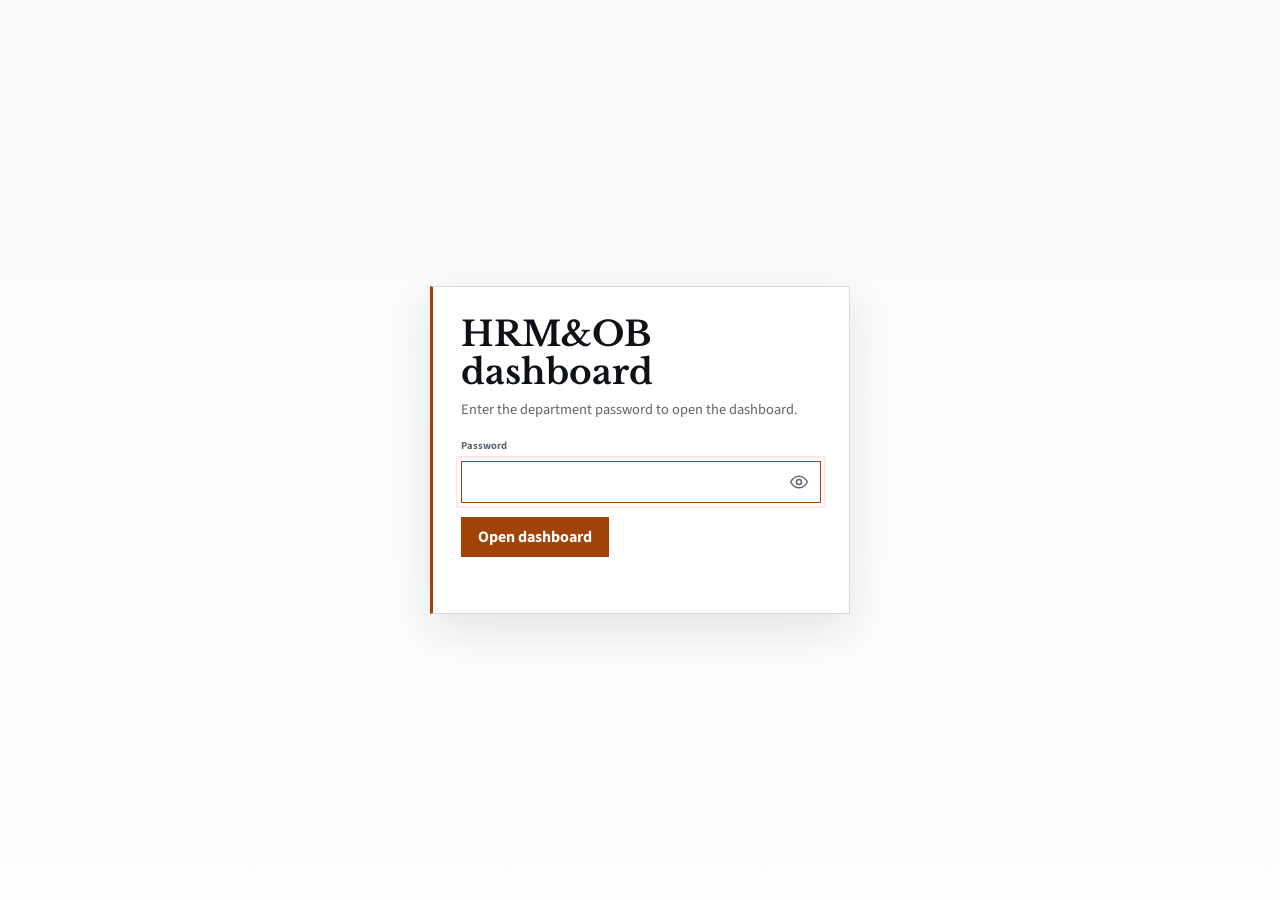
==== commit 9cc26766: "Add journal pop-up and plainer dashboard style Journal names open a pop-up with the AIP 2020-2024, t" ====
--- a/index.html
+++ b/index.html
@@ -10,7 +10,7 @@
   <link rel="preconnect" href="https://fonts.googleapis.com">
   <link rel="preconnect" href="https://fonts.gstatic.com" crossorigin>
   <link href="https://fonts.googleapis.com/css2?family=Libre+Baskerville:ital,wght@0,400;0,700;1,400&family=Source+Sans+3:opsz,wght@9..40,300;9..40,400;9..40,600&display=swap" rel="stylesheet">
-  <link rel="stylesheet" href="styles.css?v=20261109-refresh">
+  <link rel="stylesheet" href="styles.css?v=20261122-journals">
 </head>
 <body>
   <div id="auth-gate" class="auth-gate" role="dialog" aria-modal="true" aria-labelledby="auth-title">
@@ -246,13 +246,10 @@
             <h2 class="h2">Grants</h2>
           </div>
         </div>
-        <p class="section-intro page-intro">Use this section to move from call scanning to possible collaboration and proposal preparation.</p>
         <a class="grant-steps-callout" href="#faq/grant-steps">
-          <span class="rp-card-icon" aria-hidden="true"><svg class="rp-icon" viewBox="0 0 24 24" focusable="false" fill="none" stroke="currentColor" stroke-width="1.65" stroke-linecap="round" stroke-linejoin="round"><path d="M14 3H6a1.5 1.5 0 0 0-1.5 1.5v15A1.5 1.5 0 0 0 6 21h12a1.5 1.5 0 0 0 1.5-1.5V8.5Z" fill="currentColor" fill-opacity=".06"/><path d="M14 3v5.5h5.5M8 11h4M8 14h3M12 17l2 2 4-4"/></svg></span>
           <span class="grant-steps-copy">
             <strong>What steps do I take when applying for a grant?</strong>
           </span>
-          <span class="grant-steps-arrow" aria-hidden="true">&rarr;</span>
         </a>
         <div class="resource-grid">
           <section class="overview-panel resource-panel-wide call-calendar-panel" aria-labelledby="call-calendar-title">
@@ -402,7 +399,7 @@
             <div id="benchmark-unique-trend" class="metric-chart"></div>
           </section>
         </div>
-        <p id="metric-subgroup-link" class="small-muted metric-subgroup-link">Explore the same plots <a href="#metrics/subgroups">by academic rank →</a></p>
+        <p id="metric-subgroup-link" class="small-muted metric-subgroup-link">Explore the same plots <a href="#metrics/subgroups">by academic rank</a></p>
         <details id="metric-coverage" class="overview-panel benchmark-panel-wide"><summary>Data coverage</summary><div id="benchmark-summary"></div></details>
         <details class="overview-panel benchmark-panel-wide"><summary>How it works</summary><div id="benchmark-method-note" class="method-note"></div></details>
       </div>
@@ -413,7 +410,7 @@
         <div class="sec-head compact">
           <div>
             <p class="eye">Publications</p>
-            <h2 class="h2">Publication records</h2>
+            <h2 class="h2">Publications</h2>
           </div>
         </div>
         <div class="publication-layout">
@@ -461,7 +458,7 @@
             <div class="overview-panel-head">
               <div>
                 <p class="eye">Journals</p>
-                <h3 id="publication-journals-title" class="overview-h3">Where we have published most</h3>
+                <h3 id="publication-journals-title" class="overview-h3">Most frequent journals</h3>
               </div>
             </div>
             <div id="journal-published-list" class="list-stack"></div>
@@ -499,7 +496,7 @@
         <div class="sec-head compact">
           <div>
             <p class="eye">Staff and expertise</p>
-            <h2 class="h2">People, expertise, and publication records</h2>
+            <h2 class="h2">Staff and expertise</h2>
           </div>
         </div>
         <div class="staff-search-panel" role="search" aria-label="Find staff expertise">
@@ -517,9 +514,9 @@
             <div id="staff-profile"></div>
             <nav id="staff-subnav" class="staff-subnav" aria-label="Staff profile sections"></nav>
             <section id="staff-subpage-research" class="staff-subpage">
-              <h3 class="sub-h2">Topic signals</h3>
+              <h3 class="sub-h2">Topics</h3>
               <div id="staff-topics" class="topic-cloud"></div>
-              <h3 class="sub-h2">Possible research links</h3>
+              <h3 class="sub-h2">Colleagues with overlapping topics</h3>
               <div id="staff-suggestions" class="suggestion-list"></div>
               <details id="staff-grant-fit-panel" class="staff-owned-panel" hidden>
                 <summary>Possible grant fits</summary>
@@ -528,7 +525,7 @@
               </details>
               <div class="staff-self-reported">
                 <h3 class="sub-h2">Added by the staff member</h3>
-                <p class="small-muted">Colleagues fill in these sections themselves through the Contact page, so some are still empty.</p>
+                <p class="small-muted">Each colleague fills these in through the Contact page.</p>
                 <div class="staff-owned-grid">
                   <div id="staff-current-work" class="staff-owned-panel"></div>
                   <div id="staff-collaboration-interests" class="staff-owned-panel"></div>
@@ -806,16 +803,20 @@
   <div id="topic-overlay" class="topic-overlay" hidden>
     <div class="topic-dialog" role="dialog" aria-modal="true" aria-labelledby="topic-overlay-title" aria-describedby="topic-overlay-summary">
       <button class="topic-close" type="button" data-topic-overlay-close>Close</button>
-      <p class="eye">Topic detail</p>
       <h2 id="topic-overlay-title" class="h2">Topic</h2>
       <p id="topic-overlay-summary" class="topic-summary"></p>
+      <div id="topic-overlay-score" class="journal-score" hidden></div>
       <div class="topic-overlay-grid">
         <section>
-          <h3 class="sub-h2">Staff alignment</h3>
+          <h3 id="topic-overlay-staff-title" class="sub-h2">Researchers</h3>
           <div id="topic-overlay-staff" class="topic-detail-list"></div>
+          <div id="topic-overlay-faculty" hidden>
+            <h3 class="sub-h2">Elsewhere at FEB</h3>
+            <div id="topic-overlay-faculty-list" class="topic-detail-list"></div>
+          </div>
         </section>
         <section>
-          <h3 class="sub-h2">Example publications</h3>
+          <h3 id="topic-overlay-publications-title" class="sub-h2">Papers</h3>
           <div id="topic-overlay-publications" class="topic-detail-list"></div>
         </section>
       </div>
@@ -841,7 +842,7 @@
       <p class="quick-find-foot">Use the arrow keys to move, Enter to open, and Esc to close.</p>
     </div>
   </div>
-  <script src="resources/pages/resources.js?v=20261109-refresh"></script>
-  <script src="app.js?v=20261109-refresh"></script>
+  <script src="resources/pages/resources.js?v=20261122-journals"></script>
+  <script src="app.js?v=20261122-journals"></script>
 </body>
 </html>
--- a/styles.css
+++ b/styles.css
@@ -437,7 +437,7 @@
 .person-link {
   background: transparent;
   border: 0;
-  border-bottom: 1px dotted var(--red);
+  border-bottom: 1px solid color-mix(in oklch, var(--red) 35%, transparent);
   color: var(--red);
   cursor: pointer;
   font-size: 0.76rem;
@@ -498,7 +498,7 @@
 .table-action {
   background: transparent;
   border: 0;
-  border-bottom: 1px dotted var(--red);
+  border-bottom: 1px solid color-mix(in oklch, var(--red) 35%, transparent);
   color: var(--red);
   cursor: pointer;
   font-size: 0.72rem;
@@ -553,7 +553,7 @@
 .doi {
   margin-left: 6px;
   color: var(--red);
-  border-bottom: 1px dotted var(--red);
+  border-bottom: 1px solid color-mix(in oklch, var(--red) 35%, transparent);
   font-size: 0.72rem;
   font-weight: 700;
   text-transform: uppercase;
@@ -1001,7 +1001,7 @@
   font-size: 0.72rem;
 }
 .current-phd-source a {
-  border-bottom: 1px dotted var(--red);
+  border-bottom: 1px solid color-mix(in oklch, var(--red) 35%, transparent);
   color: var(--red);
   font-weight: 700;
 }
@@ -1070,7 +1070,7 @@
 .grant-link,
 .source-link {
   color: var(--red);
-  border-bottom: 1px dotted var(--red);
+  border-bottom: 1px solid color-mix(in oklch, var(--red) 35%, transparent);
   font-weight: 700;
 }
 .grant-link {
@@ -1096,7 +1096,7 @@
   text-transform: uppercase;
 }
 .overview-contact a {
-  border-bottom: 1px dotted var(--red);
+  border-bottom: 1px solid color-mix(in oklch, var(--red) 35%, transparent);
   color: var(--red);
   font-size: 0.78rem;
   font-weight: 700;
@@ -1108,7 +1108,7 @@
   margin: 0 0 10px;
 }
 .contact-line a {
-  border-bottom: 1px dotted var(--red);
+  border-bottom: 1px solid color-mix(in oklch, var(--red) 35%, transparent);
   color: var(--red);
 }
 
@@ -1380,7 +1380,7 @@
   margin: 0 0 6px;
 }
 .grant-opportunity-card h5 a {
-  border-bottom: 1px dotted var(--red);
+  border-bottom: 1px solid color-mix(in oklch, var(--red) 35%, transparent);
   color: var(--red);
 }
 .grant-opportunity-card p {
@@ -1410,7 +1410,7 @@
 }
 .recent-call-card h4 a,
 .grant-fit-card h4 a {
-  border-bottom: 1px dotted var(--red);
+  border-bottom: 1px solid color-mix(in oklch, var(--red) 35%, transparent);
   color: var(--red);
 }
 .recent-call-card p,
@@ -1854,7 +1854,7 @@
   max-width: 720px;
 }
 .staff-public-info a {
-  border-bottom: 1px dotted var(--red);
+  border-bottom: 1px solid color-mix(in oklch, var(--red) 35%, transparent);
   color: var(--red);
   margin-left: 7px;
 }
@@ -2707,7 +2707,7 @@
     radial-gradient(circle at 50% 48%, rgba(255,255,255,.99) 0 31%, rgba(255,255,255,.76) 66%, transparent 100%),
     linear-gradient(180deg, #fff 0%, oklch(98% 0.003 250) 100%);
   border: 1px solid var(--ink-200);
-  border-radius: 5px 5px 0 0;
+  border-radius: 3px 3px 0 0;
   box-shadow: inset 0 0 42px rgba(35, 43, 54, .035);
   min-height: 650px;
   overflow: auto;
@@ -3216,6 +3216,75 @@
   font-size: 0.74rem;
   line-height: 1.35;
   margin-top: 3px;
+}
+.topic-detail-pair {
+  display: flex;
+  align-items: baseline;
+  justify-content: space-between;
+  gap: 12px;
+}
+.topic-detail-pair span {
+  flex: none;
+  font-variant-numeric: tabular-nums;
+  margin-top: 0;
+}
+.topic-detail-more { margin: 8px 0 0; }
+.journal-link,
+.overlay-person {
+  appearance: none;
+  background: none;
+  border: 0;
+  color: inherit;
+  cursor: pointer;
+  font: inherit;
+  padding: 0;
+  text-align: left;
+  text-decoration: underline;
+  text-decoration-color: var(--ink-300);
+  text-decoration-thickness: 1px;
+  text-underline-offset: 3px;
+}
+.journal-link:hover,
+.overlay-person:hover {
+  color: var(--red);
+  text-decoration-color: currentColor;
+}
+.journal-score {
+  display: flex;
+  align-items: flex-end;
+  flex-wrap: wrap;
+  gap: 12px 40px;
+  border-top: 1px solid var(--ink-200);
+  border-bottom: 1px solid var(--ink-200);
+  margin: 0 0 22px;
+  padding: 14px 0;
+}
+.journal-score-main { display: grid; gap: 2px; }
+.journal-score-label {
+  color: var(--ink-500);
+  font-size: 0.8rem;
+}
+.journal-score-main strong {
+  font-family: var(--serif);
+  font-size: 2rem;
+  font-variant-numeric: tabular-nums;
+  font-weight: 400;
+  line-height: 1.05;
+}
+.journal-score-note {
+  color: var(--ink-500);
+  font-size: 0.8rem;
+}
+.journal-trend { margin: 0; width: 220px; }
+.journal-trend svg { display: block; width: 100%; height: 44px; overflow: visible; }
+.journal-trend path { fill: none; stroke: var(--teal); stroke-width: 1.5; }
+.journal-trend circle { fill: var(--white); stroke: var(--teal); stroke-width: 1.2; }
+.journal-trend figcaption {
+  color: var(--ink-500);
+  display: flex;
+  font-size: 0.72rem;
+  justify-content: space-between;
+  margin-top: 2px;
 }
 
 footer {
@@ -3435,13 +3504,13 @@
 .metric-chart-readout strong { font-weight: 600; }
 .metric-control-row { display: flex; align-items: flex-start; flex-wrap: wrap; gap: 0 14px; }
 .metric-trend-caption { margin: -5px 0 22px; }
-.metric-publication-filter { display: inline-flex; flex-wrap: wrap; gap: 4px; padding: 4px; margin: 0 0 20px; border: 1px solid var(--ink-200); border-radius: 8px; background: #f5f4f1; }
-.metric-publication-filter button { border: 0; border-radius: 5px; padding: 9px 15px; background: transparent; color: var(--ink-700); font: inherit; font-size: .85rem; cursor: pointer; }
+.metric-publication-filter { display: inline-flex; flex-wrap: wrap; gap: 4px; padding: 4px; margin: 0 0 20px; border: 1px solid var(--ink-200); border-radius: 3px; background: #f5f4f1; }
+.metric-publication-filter button { border: 0; border-radius: 3px; padding: 9px 15px; background: transparent; color: var(--ink-700); font: inherit; font-size: .85rem; cursor: pointer; }
 .metric-publication-filter button[aria-pressed="true"] { background: var(--red); color: white; }
 .metric-publication-filter button:focus-visible { outline: 2px solid var(--red); outline-offset: 3px; }
 .metric-rank-filter { display: flex; flex-wrap: wrap; gap: 8px; margin: 0 0 16px; }
 .metric-rank-filter[hidden], .metric-back[hidden], .metric-subgroup-link[hidden] { display: none; }
-.metric-rank-filter button { padding: 10px 16px; border: 1px solid var(--ink-200); border-radius: 6px; background: #fff; color: var(--ink-700); font: inherit; font-size: .9rem; cursor: pointer; }
+.metric-rank-filter button { padding: 10px 16px; border: 1px solid var(--ink-200); border-radius: 3px; background: #fff; color: var(--ink-700); font: inherit; font-size: .9rem; cursor: pointer; }
 .metric-rank-filter button[aria-pressed="true"] { border-color: var(--red); background: #faf0ed; color: var(--red); }
 .metric-rank-filter button:focus-visible { outline: 2px solid var(--red); outline-offset: 3px; }
 .metric-back { display: inline-block; margin-bottom: 18px; color: var(--red); font-size: .85rem; }
@@ -3461,7 +3530,7 @@
 .metric-comparison-note p { font-size: .82rem; line-height: 1.55; margin: 0; max-width: 920px; }
 .metric-chart-subtitle { min-height: 1.5em; margin: 8px 0 14px; }
 .overview-previews { display: grid; grid-template-columns: repeat(3,minmax(0,1fr)); gap: 14px; margin: 22px 0 28px; }
-.overview-preview { display: flex; flex-direction: column; padding: 18px; border: 1px solid var(--ink-200); border-radius: 5px; color: inherit; text-decoration: none; background: #fcfcfb; }
+.overview-preview { display: flex; flex-direction: column; padding: 18px; border: 1px solid var(--ink-200); border-radius: 3px; color: inherit; text-decoration: none; background: #fcfcfb; }
 .overview-preview:hover, .overview-preview:focus-visible { border-color: var(--red); background: #faf7f3; }
 .overview-preview h2 { font-size: .85rem; color: var(--ink-500); font-weight: 500; margin: 0 0 10px; }
 .overview-preview strong { font-size: 1rem; }
@@ -3487,14 +3556,14 @@
 }
 
 /* Expertise and sharing, September 2026. */
-.expertise-finder { display: grid; grid-template-columns: minmax(0, 2fr) minmax(220px, 1fr); gap: 20px; padding: 24px; background: var(--paper, #f5f3ee); border: 1px solid var(--line, #dedbd4); border-radius: 10px; }
+.expertise-finder { display: grid; grid-template-columns: minmax(0, 2fr) minmax(220px, 1fr); gap: 20px; padding: 24px; background: var(--paper, #f5f3ee); border: 1px solid var(--line, #dedbd4); border-radius: 3px; }
 .expertise-finder label { min-width: 0; }
 .expertise-finder input, .expertise-finder select { width: 100%; min-height: 46px; box-sizing: border-box; }
 .finder-examples { display: flex; flex-wrap: wrap; gap: 8px; align-items: center; margin: 16px 0; }
-.finder-examples button { border: 1px solid #d7d3cc; background: #fff; border-radius: 18px; padding: 6px 13px; color: #4b3434; cursor: pointer; font: inherit; font-size: 13px; }
+.finder-examples button { border: 1px solid #d7d3cc; background: #fff; border-radius: 3px; padding: 6px 13px; color: #4b3434; cursor: pointer; font: inherit; font-size: 13px; }
 .finder-examples button:hover { background: #f4ebe8; }
 .finder-results { display: grid; grid-template-columns: repeat(2, minmax(0, 1fr)); gap: 22px; margin: 20px 0 36px; }
-.finder-card { border: 1px solid #ddd8d0; border-radius: 10px; padding: 24px; background: #fff; overflow-wrap: anywhere; }
+.finder-card { border: 1px solid #ddd8d0; border-radius: 3px; padding: 24px; background: #fff; overflow-wrap: anywhere; }
 .finder-card-heading { display: flex; justify-content: space-between; align-items: baseline; gap: 16px; flex-wrap: wrap; }
 .finder-card h3 { font-family: 'Libre Baskerville', Georgia, serif; font-size: 20px; margin: 0; }
 .finder-card section { margin-top: 22px; }
@@ -3648,8 +3717,8 @@
 .call-legend .tone-upcoming { background: var(--teal); }
 .call-legend .tone-later { background: var(--ink-400); }
 .call-legend .tone-passed { background: var(--ink-300); }
-.call-legend .tone-month { background: var(--teal-lt); border-radius: 5px; box-shadow: inset 0 0 0 1px #86b9ba; width: 18px; }
-.call-legend .tone-teaching { background: oklch(97% 0.025 85); border: 1px dashed oklch(68% 0.08 80); border-radius: 5px; height: 11px; width: 18px; }
+.call-legend .tone-month { background: var(--teal-lt); border-radius: 3px; box-shadow: inset 0 0 0 1px #86b9ba; width: 18px; }
+.call-legend .tone-teaching { background: oklch(97% 0.025 85); border: 1px dashed oklch(68% 0.08 80); border-radius: 3px; height: 11px; width: 18px; }
 .call-calendar-scroll { overflow-x: auto; }
 .call-grid { shape-rendering: crispEdges; stroke: var(--ink-200); stroke-width: 1; }
 .call-month-label { fill: var(--ink-500); font-size: 10.5px; font-weight: 600; }
@@ -3685,7 +3754,7 @@
 }
 .call-detail .eye { margin-bottom: 4px; }
 .call-detail h4 { font-family: var(--serif); font-size: 1.05rem; line-height: 1.3; margin: 0 0 6px; }
-.call-detail h4 a { border-bottom: 1px dotted var(--red); }
+.call-detail h4 a { border-bottom: 1px solid color-mix(in oklch, var(--red) 35%, transparent); }
 .call-detail p { font-size: 0.82rem; line-height: 1.5; margin: 6px 0; }
 .call-when { color: var(--ink-900); font-weight: 700; }
 .call-timing { color: var(--ink-500); }
@@ -3771,7 +3840,7 @@
 /* Research topics overview: clickable tiles, 2 November 2026. */
 .topic-overview-hint { color: var(--ink-500); font-size: 0.82rem; margin: -4px 0 14px; }
 .topic-tiles { display: grid; gap: 10px; grid-template-columns: repeat(auto-fill, minmax(220px, 1fr)); }
-.topic-tile { align-items: stretch; background: #fcfcfb; border: 1px solid var(--ink-200); border-radius: 5px; color: inherit; cursor: pointer; display: flex; flex-direction: column; font: inherit; gap: 6px; padding: 14px 16px; text-align: left; transition: border-color .15s ease, background-color .15s ease, transform .15s ease; }
+.topic-tile { align-items: stretch; background: #fcfcfb; border: 1px solid var(--ink-200); border-radius: 3px; color: inherit; cursor: pointer; display: flex; flex-direction: column; font: inherit; gap: 6px; padding: 14px 16px; text-align: left; transition: border-color .15s ease, background-color .15s ease, transform .15s ease; }
 .topic-tile:hover { background: #faf7f3; border-color: var(--red); transform: translateY(-1px); }
 .topic-tile:focus-visible { border-color: var(--red); outline: 3px solid var(--focus-ring); outline-offset: 2px; }
 .topic-tile-name { color: var(--ink-900); font-size: 0.95rem; font-weight: 700; line-height: 1.25; }
@@ -3783,12 +3852,12 @@
 
 /* Guidance panel: Using AI well in research (6 October 2026) */
 .ai-guidance { display: grid; grid-template-columns: minmax(220px, 380px) 1fr; gap: 28px; align-items: center; }
-.ai-guidance-preview img { display: block; width: 100%; height: auto; border-radius: 10px; border: 1px solid var(--ink-200); box-shadow: 0 6px 18px rgba(0, 0, 0, 0.08); }
+.ai-guidance-preview img { display: block; width: 100%; height: auto; border-radius: 3px; border: 1px solid var(--ink-200); box-shadow: 0 6px 18px rgba(0, 0, 0, 0.08); }
 .ai-guidance-preview:hover img { box-shadow: 0 8px 24px rgba(0, 0, 0, 0.14); }
 .ai-guidance-copy p { margin: 0.35rem 0 0; color: var(--ink-700); }
 .ai-guidance-copy .eye { margin: 0 0 6px; }
 .ai-guidance-actions { display: flex; flex-wrap: wrap; align-items: center; gap: 12px 20px; margin-top: 16px; }
-.ai-guidance-open { display: inline-flex; align-items: center; padding: 10px 20px; border-radius: 999px; background: var(--red); color: var(--white); font-weight: 600; text-decoration: none; }
+.ai-guidance-open { display: inline-flex; align-items: center; padding: 10px 20px; border-radius: 3px; background: var(--red); color: var(--white); font-weight: 600; text-decoration: none; }
 .ai-guidance-open:hover { background: var(--red-dk); }
 .ai-guidance-open:focus-visible { outline: 3px solid var(--focus-ring); outline-offset: 2px; }
 @media (max-width: 760px) { .ai-guidance { grid-template-columns: 1fr; } }
@@ -3827,7 +3896,7 @@
 .rp-group .overview-h3 { margin-bottom: 14px; padding-top: 16px; border-top: 1px solid var(--ink-200); }
 .rp-cards { display: grid; grid-template-columns: repeat(auto-fill, minmax(250px, 1fr)); gap: 14px; }
 .rp-group-faq .rp-cards { grid-template-columns: repeat(4, minmax(0, 1fr)); }
-.rp-card { display: flex; flex-direction: column; background: var(--white); border: 1px solid var(--ink-200); border-radius: 10px; color: var(--ink-900); text-decoration: none; overflow: hidden; transition: border-color .15s, box-shadow .15s; }
+.rp-card { display: flex; flex-direction: column; background: var(--white); border: 1px solid var(--ink-200); border-radius: 3px; color: var(--ink-900); text-decoration: none; overflow: hidden; transition: border-color .15s, box-shadow .15s; }
 .rp-card:hover { border-color: var(--ink-400); box-shadow: 0 6px 18px rgba(0, 0, 0, 0.07); }
 .rp-card:focus-visible { outline: 3px solid var(--focus-ring); outline-offset: 2px; }
 .rp-card-body { display: flex; gap: 12px; padding: 16px 18px 18px; align-items: flex-start; }
@@ -3840,38 +3909,38 @@
 .rp-news .rp-card-text span { font-size: 0.84rem; }
 .rp-card-num { flex: 0 0 26px; width: 26px; height: 26px; border-radius: 50%; background: var(--red); color: var(--white); display: grid; place-items: center; font-size: 0.78rem; font-weight: 700; margin-top: 1px; }
 .rp-group-department .rp-cards { grid-template-columns: repeat(auto-fill, minmax(min(100%, 330px), 1fr)); }
-.rp-dl { display: grid; grid-template-columns: 132px minmax(0, 1fr); gap: 14px; align-items: center; padding: 12px; background: var(--white); border: 1px solid var(--ink-200); border-radius: 10px; color: var(--ink-900); text-decoration: none; transition: border-color .15s, box-shadow .15s; }
+.rp-dl { display: grid; grid-template-columns: 132px minmax(0, 1fr); gap: 14px; align-items: center; padding: 12px; background: var(--white); border: 1px solid var(--ink-200); border-radius: 3px; color: var(--ink-900); text-decoration: none; transition: border-color .15s, box-shadow .15s; }
 .rp-dl:hover { border-color: var(--ink-400); box-shadow: 0 6px 18px rgba(0, 0, 0, 0.07); }
 .rp-dl:focus-visible { outline: 3px solid var(--focus-ring); outline-offset: 2px; }
-.rp-dl-thumb { display: block; width: 132px; height: 74px; object-fit: cover; object-position: top left; border-radius: 6px; border: 1px solid var(--ink-200); background: var(--white); }
+.rp-dl-thumb { display: block; width: 132px; height: 74px; object-fit: cover; object-position: top left; border-radius: 3px; border: 1px solid var(--ink-200); background: var(--white); }
 .rp-dl-text { display: grid; gap: 3px; min-width: 0; }
 .rp-dl-text strong { font-family: var(--serif); font-size: 0.98rem; line-height: 1.25; }
 .rp-dl-text span { color: var(--ink-700); font-size: 0.86rem; line-height: 1.4; }
 .rp-dl-text em { font-style: normal; font-size: 0.68rem; font-weight: 700; letter-spacing: 0.1em; text-transform: uppercase; color: var(--red); }
 .rp-dl-actions { display: flex; align-items: center; flex-wrap: wrap; gap: 8px 12px; margin-top: 7px; }
 .rp-dl-excel { font-size: 0.72rem; font-weight: 700; letter-spacing: 0.04em; color: var(--red); text-underline-offset: 3px; }
-.rp-journal-open { display: inline-flex; align-items: center; gap: 7px; padding: 7px 10px; border-radius: 6px; background: var(--red); color: var(--white); font-size: 0.76rem; font-weight: 600; text-decoration: none; white-space: nowrap; }
+.rp-journal-open { display: inline-flex; align-items: center; gap: 7px; padding: 7px 10px; border-radius: 3px; background: var(--red); color: var(--white); font-size: 0.76rem; font-weight: 600; text-decoration: none; white-space: nowrap; }
 .rp-journal-open span { color: inherit; }
 .rp-journal-open:hover { background: var(--red-dk); }
 .rp-dl-actions a:focus-visible { outline: 3px solid var(--focus-ring); outline-offset: 3px; }
-.jf { max-width: 720px; padding: clamp(20px, 4vw, 32px); border: 1px solid var(--ink-200); border-radius: 12px; background: var(--white); }
+.jf { max-width: 720px; padding: clamp(20px, 4vw, 32px); border: 1px solid var(--ink-200); border-radius: 3px; background: var(--white); }
 .jf-period { margin: 0 0 24px; color: var(--ink-600); font-size: 0.9rem; }
 .jf-period span { padding: 0 5px; }
 .jf-label { display: block; margin-bottom: 8px; color: var(--ink-900); font-size: 0.9rem; font-weight: 600; }
 .jf-search { position: relative; }
 .jf-search svg { position: absolute; left: 15px; top: 50%; width: 21px; height: 21px; transform: translateY(-50%); color: var(--ink-500); pointer-events: none; }
-.jf-search input { width: 100%; min-width: 0; min-height: 52px; padding: 13px 38px 13px 46px; border: 1px solid var(--ink-300); border-radius: 8px; background: var(--white); color: var(--ink-900); font: inherit; font-size: 1rem; }
+.jf-search input { width: 100%; min-width: 0; min-height: 52px; padding: 13px 38px 13px 46px; border: 1px solid var(--ink-300); border-radius: 3px; background: var(--white); color: var(--ink-900); font: inherit; font-size: 1rem; }
 .jf-search input:focus { outline: 3px solid color-mix(in srgb, var(--red) 15%, transparent); outline-offset: 1px; border-color: var(--red); }
 .jf-status { min-height: 1.4em; margin: 12px 0 10px; color: var(--ink-600); font-size: 0.82rem; }
 .jf-columns { display: flex; justify-content: space-between; gap: 20px; padding: 6px 14px 10px; color: var(--ink-600); font-size: 0.73rem; }
 .jf-columns span:last-child { white-space: nowrap; }
-.jf-results { margin: 0; padding: 0; list-style: none; border: 1px solid var(--ink-200); border-radius: 8px; overflow: hidden; }
+.jf-results { margin: 0; padding: 0; list-style: none; border: 1px solid var(--ink-200); border-radius: 3px; overflow: hidden; }
 .jf-results li + li { border-top: 1px solid var(--ink-200); }
 .jf-result { display: flex; align-items: center; justify-content: space-between; gap: 20px; width: 100%; min-height: 55px; padding: 13px 14px; border: 0; border-radius: 0; background: var(--white); color: var(--ink-900); text-align: left; font: inherit; cursor: pointer; }
 .jf-result span { min-width: 0; font-size: 0.93rem; line-height: 1.4; overflow-wrap: anywhere; }
 .jf-result b { flex: 0 0 auto; color: var(--red); font-size: 1.05rem; font-weight: 600; font-variant-numeric: tabular-nums; }
 .jf-result:hover, .jf-result:focus-visible { background: color-mix(in srgb, var(--red) 5%, var(--white)); outline: 2px solid var(--red); outline-offset: -2px; }
-.jf-selection { display: flex; justify-content: space-between; align-items: center; gap: 24px; padding: 22px 20px; border: 1px solid color-mix(in srgb, var(--red) 25%, var(--ink-200)); border-radius: 8px; background: color-mix(in srgb, var(--red) 3%, var(--white)); }
+.jf-selection { display: flex; justify-content: space-between; align-items: center; gap: 24px; padding: 22px 20px; border: 1px solid color-mix(in srgb, var(--red) 25%, var(--ink-200)); border-radius: 3px; background: color-mix(in srgb, var(--red) 3%, var(--white)); }
 .jf-selection > strong { font-family: var(--serif); font-size: 1.2rem; line-height: 1.45; overflow-wrap: anywhere; }
 .jf-selection > div { display: grid; gap: 5px; text-align: right; flex-shrink: 0; }
 .jf-selection span { color: var(--ink-600); font-size: 0.75rem; }
@@ -3912,7 +3981,7 @@
 .rp-card-slides strong { font-family: var(--serif); font-size: clamp(1.3rem, 2.4vw, 1.9rem); line-height: 1.1; }
 .rp-card-slides em { font-style: normal; font-size: 0.82rem; opacity: .85; }
 .rp-crumbs { display: flex; flex-wrap: wrap; gap: 8px; align-items: baseline; font-size: 0.8rem; color: var(--ink-500); margin-bottom: 10px; }
-.rp-crumbs a { color: var(--red); font-weight: 700; text-decoration: none; border-bottom: 1px dotted var(--red); }
+.rp-crumbs a { color: var(--red); font-weight: 700; text-decoration: none; border-bottom: 1px solid color-mix(in oklch, var(--red) 35%, transparent); }
 #resources-root h2[tabindex="-1"]:focus { outline: none; }
 .rp-head .h2 { font-size: clamp(1.45rem, 2.4vw, 2.05rem); max-width: 30ch; }
 .rp-content { margin-top: 18px; }
@@ -3920,7 +3989,7 @@
 .rp-head + .rp-disclaimer { margin-top: 14px; }
 .rp-lead { margin: 0 0 14px; color: var(--ink-700); max-width: 70ch; line-height: 1.55; }
 .rp-actions { display: flex; flex-wrap: wrap; gap: 12px 20px; align-items: center; margin-bottom: 18px; }
-.rp-pdf { display: block; width: 100%; height: min(78vh, 760px); border: 1px solid var(--ink-200); border-radius: 10px; background: var(--white); }
+.rp-pdf { display: block; width: 100%; height: min(78vh, 760px); border: 1px solid var(--ink-200); border-radius: 3px; background: var(--white); }
 .rp-ai { max-width: 1000px; }
 .rp-download { max-width: 420px; }
 .rp-pager { display: grid; grid-template-columns: 1fr 1fr; gap: 14px; margin-top: 34px; padding-top: 16px; border-top: 1px solid var(--ink-200); }
@@ -3947,7 +4016,7 @@
 .rp-steps strong { display: block; font-size: 1rem; line-height: 1.3; margin-top: 4px; }
 .rp-steps p { margin: 4px 0 0; color: var(--ink-700); line-height: 1.55; font-size: 0.95rem; }
 .rp-routes { display: grid; gap: 14px; }
-.rp-route { background: var(--white); border: 1px solid var(--ink-200); border-radius: 10px; padding: 16px 18px; }
+.rp-route { background: var(--white); border: 1px solid var(--ink-200); border-radius: 3px; padding: 16px 18px; }
 .rp-route-head { display: flex; align-items: center; gap: 10px; }
 .rp-route-head h4 { margin: 0; font-family: var(--serif); font-size: 1.08rem; }
 .rp-route-body { margin: 8px 0 0; color: var(--ink-700); line-height: 1.55; font-size: 0.95rem; }
@@ -3957,7 +4026,7 @@
 .rp-route-steps .rp-steps li { padding-bottom: 14px; }
 .rp-article-routes + .rp-article-cards .rp-fact { margin-top: 44px; }
 .rp-info-list { display: grid; gap: 10px; }
-.rp-info { background: var(--white); border: 1px solid var(--ink-200); border-radius: 10px; padding: 14px 16px; }
+.rp-info { background: var(--white); border: 1px solid var(--ink-200); border-radius: 3px; padding: 14px 16px; }
 .rp-info h4 { margin: 0 0 4px; font-size: 0.98rem; }
 .rp-info p { margin: 0; color: var(--ink-700); font-size: 0.92rem; line-height: 1.5; }
 .rp-info .section-link { display: inline-block; margin-top: 8px; }
@@ -3972,8 +4041,8 @@
 .rp-steps-row li { padding-bottom: 0; }
 .rp-steps-row li:not(:last-child)::before { display: none; }
 .rp-flow-note { margin-top: 22px; max-width: 78ch; }
-.rp-pool { margin: 30px 0 8px; padding: 20px 22px 18px; background: var(--white); border: 1px solid var(--ink-200); border-radius: 12px; }
-.rp-pool-tag { display: inline-block; margin: 0 0 8px; padding: 3px 9px; border-radius: 999px; background: var(--red-lt); color: var(--red-dk); font-size: 0.72rem; font-weight: 700; letter-spacing: 0.08em; text-transform: uppercase; }
+.rp-pool { margin: 30px 0 8px; padding: 20px 22px 18px; background: var(--white); border: 1px solid var(--ink-200); border-radius: 3px; }
+.rp-pool-tag { display: inline-block; margin: 0 0 8px; padding: 3px 9px; border-radius: 3px; background: var(--red-lt); color: var(--red-dk); font-size: 0.72rem; font-weight: 700; letter-spacing: 0.08em; text-transform: uppercase; }
 .rp-pool .overview-h3 { margin: 0 0 6px; }
 .rp-pool-lead { margin: 0 0 16px; max-width: 72ch; color: var(--ink-700); font-size: 0.92rem; line-height: 1.5; }
 .rp-pool-slider { display: grid; gap: 6px; flex: 1 1 320px; max-width: 520px; }
@@ -3982,7 +4051,7 @@
 .rp-pool-controls { display: flex; flex-wrap: wrap; align-items: center; gap: 12px 28px; margin-bottom: 18px; }
 .rp-stepper { display: grid; gap: 6px; }
 .rp-stepper-label { font-weight: 700; font-size: 0.92rem; }
-.rp-stepper-ctl { display: inline-flex; align-items: center; width: max-content; background: var(--white); border: 1px solid var(--ink-300); border-radius: 8px; overflow: hidden; }
+.rp-stepper-ctl { display: inline-flex; align-items: center; width: max-content; background: var(--white); border: 1px solid var(--ink-300); border-radius: 3px; overflow: hidden; }
 .rp-stepper-ctl button { width: 40px; height: 38px; border: 0; background: var(--ink-100); color: var(--ink-900); font: inherit; font-size: 1.2rem; font-weight: 700; line-height: 1; cursor: pointer; }
 .rp-stepper-ctl button:hover:not(:disabled) { background: var(--ink-200); }
 .rp-stepper-ctl button:disabled { color: var(--ink-300); cursor: default; }
@@ -4000,12 +4069,12 @@
 .rp-share-stat { display: flex; flex-wrap: wrap; align-items: baseline; gap: 4px 8px; margin: 0 0 8px; }
 .rp-share-stat strong { font-family: var(--serif); font-size: 1.5rem; line-height: 1; color: var(--red); }
 .rp-share-stat span { color: var(--ink-700); font-size: 0.88rem; }
-.rp-share-track { position: relative; height: 22px; margin: 0 0 8px; overflow: hidden; border-radius: 6px; background-color: var(--teal-lt); background-image: linear-gradient(to right, transparent calc(100% - 2px), var(--white) calc(100% - 2px)); background-size: calc(100% / var(--cells)) 100%; }
+.rp-share-track { position: relative; height: 22px; margin: 0 0 8px; overflow: hidden; border-radius: 3px; background-color: var(--teal-lt); background-image: linear-gradient(to right, transparent calc(100% - 2px), var(--white) calc(100% - 2px)); background-size: calc(100% / var(--cells)) 100%; }
 .rp-share-blocks { position: absolute; inset: 0; display: flex; }
 .rp-share-mine { height: 100%; background: var(--red); border-right: 2px solid var(--white); }
 .rp-cut-zone { position: absolute; top: 0; bottom: 0; background: repeating-linear-gradient(135deg, var(--ink-300) 0 3px, var(--white) 3px 9px); }
-.rp-req-track { position: relative; display: block; height: 34px; margin: 4px 0 30px; background: var(--ink-100); border-radius: 6px; }
-.rp-budget-zone { position: absolute; left: 0; top: 0; bottom: 0; background: var(--teal-lt); border-radius: 6px 0 0 6px; transition: width .25s ease; }
+.rp-req-track { position: relative; display: block; height: 34px; margin: 4px 0 30px; background: var(--ink-100); border-radius: 3px; }
+.rp-budget-zone { position: absolute; left: 0; top: 0; bottom: 0; background: var(--teal-lt); border-radius: 3px 0 0 3px; transition: width .25s ease; }
 .rp-req-blocks { position: absolute; left: 0; top: 6px; bottom: 6px; right: 0; display: flex; }
 .rp-req { height: 100%; border-right: 2px solid var(--white); background: var(--teal); }
 .rp-req-2 { background: oklch(36% 0.09 195); }
@@ -4031,7 +4100,7 @@
 .rp-people-legend span::before { content: ""; display: inline-block; width: 10px; height: 10px; border-radius: 50%; border: 1.6px solid var(--ink-300); margin-right: 6px; vertical-align: -1px; }
 .rp-people-legend .is-applied { color: var(--ink-900); font-weight: 700; }
 .rp-people-legend .is-applied::before { background: var(--red); border-color: var(--red); }
-.rp-pool-readout { margin: 6px 0 0; padding: 10px 14px; border-radius: 8px; font-size: 0.9rem; line-height: 1.5; color: var(--ink-700); background: var(--ink-100); }
+.rp-pool-readout { margin: 6px 0 0; padding: 10px 14px; border-radius: 3px; font-size: 0.9rem; line-height: 1.5; color: var(--ink-700); background: var(--ink-100); }
 .rp-pool-readout strong { color: var(--ink-900); }
 .rp-tone-good { background: var(--teal-lt); }
 .rp-tone-busy { background: var(--red-lt); }
@@ -4047,7 +4116,7 @@
 
 /* FAQ components */
 .rg-chapters { display: grid; grid-template-columns: repeat(4, minmax(0, 1fr)); gap: 8px; }
-.rg-chapter { display: grid; grid-template-columns: 24px 1fr; align-items: start; gap: 4px 10px; text-align: left; background: var(--white); border: 1px solid var(--ink-200); border-radius: 8px; padding: 12px 14px; cursor: pointer; font: inherit; color: var(--ink-900); }
+.rg-chapter { display: grid; grid-template-columns: 24px 1fr; align-items: start; gap: 4px 10px; text-align: left; background: var(--white); border: 1px solid var(--ink-200); border-radius: 3px; padding: 12px 14px; cursor: pointer; font: inherit; color: var(--ink-900); }
 .rg-chapter:hover { border-color: var(--ink-400); }
 .rg-chapter:focus-visible { outline: 3px solid var(--focus-ring); outline-offset: 2px; }
 .rg-chapter.on { background: var(--ink-900); border-color: var(--ink-900); color: var(--white); }
@@ -4068,7 +4137,7 @@
 .rg-tabs button:focus-visible, .rg-answer:focus-visible, .rg-map-link:focus-visible, .rg-layer:focus-visible { outline: 3px solid var(--focus-ring); outline-offset: 2px; }
 .rg-intro { margin: 0 0 16px; max-width: 72ch; color: var(--ink-700); }
 .rg-flow, .rg-time { display: grid; grid-template-columns: minmax(220px, 300px) minmax(0, 1fr); gap: 28px; align-items: start; }
-.rg-card { background: var(--white); border: 1px solid var(--ink-200); border-radius: 10px; padding: 22px 24px; min-height: 260px; }
+.rg-card { background: var(--white); border: 1px solid var(--ink-200); border-radius: 3px; padding: 22px 24px; min-height: 260px; }
 .rg-card:focus { outline: none; }
 .rg-card .eye { margin-bottom: 6px; }
 .rg-card-title { font-family: var(--serif); font-size: 1.2rem; line-height: 1.25; margin: 0 0 10px; }
@@ -4077,7 +4146,7 @@
 .rg-contact span { font-size: 0.68rem; letter-spacing: 0.1em; text-transform: uppercase; color: var(--teal); font-weight: 700; }
 .rg-question { font-weight: 700; margin: 4px 0 10px; color: var(--ink-900); }
 .rg-answers { display: flex; flex-wrap: wrap; gap: 8px; }
-.rg-answer { background: var(--white); border: 1px solid var(--ink-300); border-radius: 999px; color: var(--ink-900); cursor: pointer; font: inherit; font-weight: 600; padding: 8px 18px; }
+.rg-answer { background: var(--white); border: 1px solid var(--ink-300); border-radius: 3px; color: var(--ink-900); cursor: pointer; font: inherit; font-weight: 600; padding: 8px 18px; }
 .rg-answer:hover { border-color: var(--red); color: var(--red); }
 .rg-answer.rg-primary { background: var(--red); border-color: var(--red); color: var(--white); }
 .rg-answer.rg-primary:hover { background: var(--red-dk); color: var(--white); }
@@ -4091,7 +4160,7 @@
 .rg-map-node:not(:last-child)::before { content: ""; position: absolute; left: 13px; top: 28px; bottom: 0; width: 2px; background: var(--ink-200); }
 .rg-map-node.is-done:not(:last-child)::before { background: var(--teal); }
 .rg-map-dot { width: 28px; height: 28px; border-radius: 50%; display: grid; place-items: center; font-size: 0.76rem; font-weight: 700; border: 2px solid var(--ink-300); background: var(--white); color: var(--ink-500); position: relative; z-index: 1; }
-.rg-kind-decision .rg-map-dot { border-radius: 6px; transform: rotate(45deg) scale(0.86); }
+.rg-kind-decision .rg-map-dot { border-radius: 3px; transform: rotate(45deg) scale(0.86); }
 .rg-kind-decision .rg-map-dot > span { transform: rotate(-45deg); }
 .rg-map-node.is-done .rg-map-dot { border-color: var(--teal); background: var(--teal); color: var(--white); }
 .rg-map-node.is-current .rg-map-dot { border-color: var(--red); background: var(--red); color: var(--white); box-shadow: 0 0 0 4px var(--red-lt); }
@@ -4101,7 +4170,7 @@
 .rg-map-node.is-current > .rg-map-copy > .rg-map-label { font-weight: 700; color: var(--ink-900); }
 .rg-map-link { background: none; border: 0; padding: 0; cursor: pointer; color: var(--ink-900); text-align: left; font-family: inherit; border-bottom: 1px dotted var(--ink-400); }
 .rg-map-link:hover { color: var(--red); border-bottom-color: var(--red); }
-.rg-map-answer { display: inline-block; margin-left: 8px; font-size: 0.7rem; font-weight: 700; color: var(--teal); background: var(--teal-lt); border-radius: 999px; padding: 1px 8px; vertical-align: 1px; }
+.rg-map-answer { display: inline-block; margin-left: 8px; font-size: 0.7rem; font-weight: 700; color: var(--teal); background: var(--teal-lt); border-radius: 3px; padding: 1px 8px; vertical-align: 1px; }
 .rg-map-branches { list-style: none; margin: 6px 0 0; padding: 0 0 0 12px; border-left: 2px dashed var(--ink-300); }
 .rg-map-branch { font-size: 0.85rem; padding: 2px 0; }
 .rg-map-branch .rg-map-label, .rg-map-branch .rg-map-link { font-size: 0.85rem; }
@@ -4112,14 +4181,14 @@
 .rg-checklist li { display: grid; grid-template-columns: 22px 1fr; gap: 10px; align-items: start; }
 .rg-checklist li div { display: grid; gap: 2px; }
 .rg-checklist li span:not(.rg-check) { color: var(--ink-700); font-size: 0.92rem; }
-.rg-check { width: 20px; height: 20px; border: 2px solid var(--ink-300); border-radius: 5px; display: grid; place-items: center; font-size: 0.72rem; margin-top: 1px; }
+.rg-check { width: 20px; height: 20px; border: 2px solid var(--ink-300); border-radius: 3px; display: grid; place-items: center; font-size: 0.72rem; margin-top: 1px; }
 .rg-checklist li.is-done .rg-check { background: var(--teal); border-color: var(--teal); color: var(--white); }
-.rg-note { background: var(--ink-100); border-radius: 8px; padding: 12px 14px; }
+.rg-note { background: var(--ink-100); border-radius: 3px; padding: 12px 14px; }
 .rg-note p { margin: 4px 0 0; color: var(--ink-700); font-size: 0.92rem; line-height: 1.5; }
 
 /* Research time layers */
 .rg-stack { display: grid; gap: 6px; }
-.rg-layer { display: grid; grid-template-columns: 26px 1fr; grid-template-rows: auto auto; column-gap: 10px; text-align: left; background: var(--white); border: 1px solid var(--ink-200); border-radius: 8px; padding: 10px 12px; cursor: pointer; font: inherit; color: var(--ink-900); }
+.rg-layer { display: grid; grid-template-columns: 26px 1fr; grid-template-rows: auto auto; column-gap: 10px; text-align: left; background: var(--white); border: 1px solid var(--ink-200); border-radius: 3px; padding: 10px 12px; cursor: pointer; font: inherit; color: var(--ink-900); }
 .rg-layer:hover { border-color: var(--ink-400); }
 .rg-layer.is-active { border-color: var(--red); box-shadow: inset 3px 0 0 var(--red); }
 .rg-layer-pool { margin-top: 8px; border-style: dashed; }
@@ -4140,12 +4209,12 @@
 .rg-facts dt { font-weight: 700; font-size: 0.86rem; }
 .rg-facts dd { margin: 0; color: var(--ink-700); font-size: 0.92rem; line-height: 1.5; }
 .rg-sub { font-weight: 700; margin: 18px 0 8px; font-size: 0.92rem; }
-.rg-split { display: flex; gap: 3px; border-radius: 8px; overflow: hidden; max-width: 560px; }
+.rg-split { display: flex; gap: 3px; border-radius: 3px; overflow: hidden; max-width: 560px; }
 .rg-split-part { display: grid; gap: 1px; padding: 10px 12px; background: var(--teal-lt); color: var(--ink-900); }
 .rg-split-part + .rg-split-part { background: var(--red-lt); }
 .rg-split-part span { font-size: 0.78rem; color: var(--ink-700); }
 .rg-split-list { margin: 8px 0 0; padding-left: 18px; color: var(--ink-700); font-size: 0.92rem; line-height: 1.5; max-width: 68ch; }
-.rg-checker { margin: 4px 0 8px; padding: 12px 16px 14px; background: var(--ink-100); border-radius: 8px; max-width: 652px; }
+.rg-checker { margin: 4px 0 8px; padding: 12px 16px 14px; background: var(--ink-100); border-radius: 3px; max-width: 652px; }
 .rg-check-title { margin: 0 0 4px; font-size: 0.78rem; font-weight: 700; letter-spacing: 0.08em; text-transform: uppercase; color: var(--teal); }
 .rg-checker .rg-check-row { border-bottom-color: var(--ink-200); }
 .rg-checker .rg-check-row:last-of-type { border-bottom: 0; }
@@ -4153,7 +4222,7 @@
 .rg-checker .rg-result.rg-tone-good { background: var(--teal-lt); }
 .rg-check-row { display: flex; flex-wrap: wrap; gap: 8px 16px; align-items: center; justify-content: space-between; padding: 8px 0; border-bottom: 1px solid var(--ink-100); max-width: 620px; }
 .rg-check-row > span { font-size: 0.92rem; }
-.rg-result { display: grid; gap: 2px; margin-top: 12px; padding: 10px 14px; border-radius: 8px; background: var(--ink-100); max-width: 620px; }
+.rg-result { display: grid; gap: 2px; margin-top: 12px; padding: 10px 14px; border-radius: 3px; background: var(--ink-100); max-width: 620px; }
 .rg-result span { color: var(--ink-700); font-size: 0.9rem; }
 .rg-tone-good { background: var(--teal-lt); }
 .rg-tone-good strong { color: var(--teal); }
@@ -4330,7 +4399,7 @@
 
 /* Overview research network (renderOverviewNetwork) */
 .overview-network-note { margin: 0 0 10px; color: var(--ink-500); font-size: 0.86rem; }
-.overview-network-shell { position: relative; background: var(--white); border: 1px solid var(--ink-200); border-radius: 10px; overflow: hidden; }
+.overview-network-shell { position: relative; background: var(--white); border: 1px solid var(--ink-200); border-radius: 3px; overflow: hidden; }
 #overview-network-svg { display: block; width: 100%; height: auto; aspect-ratio: 1100 / 680; }
 .onet-edge { stroke: #7f9e97; stroke-linecap: round; }
 .onet-edge.is-internal { stroke: #9a4f24; }
@@ -4363,18 +4432,18 @@
 .overview-network-legend { margin-top: 10px; }
 .staff-self-reported { margin-top: 28px; padding-top: 4px; border-top: 1px solid var(--ink-200); }
 .staff-self-reported > .small-muted { margin: -4px 0 12px; }
-.rp-back { display: inline-flex; align-items: center; gap: 6px; margin-bottom: 12px; padding: 6px 14px 6px 10px; border: 1px solid var(--ink-200); border-radius: 999px; background: var(--white); color: var(--ink-900); font-size: 0.86rem; font-weight: 600; text-decoration: none; }
+.rp-back { display: inline-flex; align-items: center; gap: 6px; margin-bottom: 12px; padding: 6px 14px 6px 10px; border: 1px solid var(--ink-200); border-radius: 3px; background: var(--white); color: var(--ink-900); font-size: 0.86rem; font-weight: 600; text-decoration: none; }
 .rp-back:hover { border-color: var(--red); color: var(--red); }
 .rp-back:focus-visible { outline: 3px solid var(--focus-ring); outline-offset: 2px; }
 .rp-back-bottom { margin: 22px 0 0; }
 .rp-head-title { display: flex; align-items: center; gap: 14px; }
-.rp-head-icon { flex: 0 0 auto; display: grid; place-items: center; width: 48px; height: 48px; border-radius: 14px; background: color-mix(in srgb, var(--red) 8%, var(--white)); color: var(--red); box-shadow: inset 0 0 0 1px color-mix(in srgb, var(--red) 10%, transparent); }
+.rp-head-icon { flex: 0 0 auto; display: grid; place-items: center; width: 48px; height: 48px; border-radius: 3px; background: color-mix(in srgb, var(--red) 8%, var(--white)); color: var(--red); box-shadow: inset 0 0 0 1px color-mix(in srgb, var(--red) 10%, transparent); }
 .rp-head-icon .rp-icon { width: 28px; height: 28px; }
-.rp-card-icon { flex: 0 0 44px; display: grid; place-items: center; width: 44px; height: 44px; border-radius: 13px; background: color-mix(in srgb, var(--red) 8%, var(--white)); color: var(--red); box-shadow: inset 0 0 0 1px color-mix(in srgb, var(--red) 10%, transparent); }
+.rp-card-icon { flex: 0 0 44px; display: grid; place-items: center; width: 44px; height: 44px; border-radius: 3px; background: color-mix(in srgb, var(--red) 8%, var(--white)); color: var(--red); box-shadow: inset 0 0 0 1px color-mix(in srgb, var(--red) 10%, transparent); }
 .rp-card-icon .rp-icon { width: 26px; height: 26px; }
 .rp-card:hover .rp-card-icon { background: var(--red); color: var(--white); }
 @media (max-width: 640px) { .rp-head-icon { width: 40px; height: 40px; } .rp-head-icon .rp-icon { width: 22px; height: 22px; } }
-.onet-info { position: absolute; top: 12px; left: 12px; max-width: 280px; padding: 12px 14px; background: rgba(255,255,255,.96); border: 1px solid var(--ink-200); border-radius: 10px; box-shadow: 0 8px 24px rgba(0,0,0,.08); font-size: 0.84rem; line-height: 1.4; pointer-events: none; }
+.onet-info { position: absolute; top: 12px; left: 12px; max-width: 280px; padding: 12px 14px; background: rgba(255,255,255,.96); border: 1px solid var(--ink-200); border-radius: 3px; box-shadow: 0 8px 24px rgba(0,0,0,.08); font-size: 0.84rem; line-height: 1.4; pointer-events: none; }
 .onet-info.is-right { left: auto; right: 12px; }
 .onet-info strong { display: block; font-family: var(--serif); font-size: 1rem; }
 .onet-info > span { display: block; color: var(--ink-500); margin-bottom: 6px; }
@@ -4402,7 +4471,7 @@
 .rg-mail { font-weight: 600; color: var(--red); text-decoration: underline; text-underline-offset: 3px; white-space: nowrap; }
 
 /* Grants page: link to the grant steps (Joost, 28 October 2026) */
-.grant-steps-callout { align-items: center; background: var(--white); border: 1px solid var(--ink-200); border-left: 4px solid var(--red); border-radius: 10px; color: var(--ink-900); display: flex; gap: 16px; margin: 0 0 22px; padding: 16px 20px; text-decoration: none; transition: border-color .15s, box-shadow .15s; }
+.grant-steps-callout { align-items: center; background: var(--white); border: 1px solid var(--ink-200); border-left: 4px solid var(--red); border-radius: 3px; color: var(--ink-900); display: flex; gap: 16px; margin: 0 0 22px; padding: 16px 20px; text-decoration: none; transition: border-color .15s, box-shadow .15s; }
 .grant-steps-callout:hover { border-color: var(--red); box-shadow: 0 2px 10px rgba(0,0,0,.06); }
 .grant-steps-callout:hover .rp-card-icon { background: var(--red); color: var(--white); }
 .grant-steps-copy { display: flex; flex: 1; flex-direction: column; gap: 2px; min-width: 0; }
@@ -4410,3 +4479,113 @@
 .grant-steps-copy span { color: var(--ink-700); font-size: 0.92rem; }
 .grant-steps-arrow { color: var(--red); flex: none; font-size: 1.3rem; }
 @media (max-width: 640px) { .grant-steps-callout { gap: 12px; padding: 14px; } .grant-steps-callout .rp-card-icon { flex-basis: 38px; height: 38px; width: 38px; } }
+
+/* ---------- Plain style, 22 November 2026 ----------
+   Removes the generic template look: no tracked capitals, no eyebrow
+   labels above headings, no icon tiles, no accent stripes, flatter cards. */
+*, *::before, *::after { text-transform: none !important; letter-spacing: normal !important; }
+:is(h1, h2, h3, [tabindex="-1"]):focus { outline: none; }
+
+.eye { color: var(--ink-500); font-size: 0.8rem; font-weight: 600; margin-bottom: 6px; }
+.sec-head .eye,
+.overview-panel-head .eye,
+.network-section-heading .eye,
+.network-controls-heading .eye,
+.staff-profile-head .eye,
+.auth-card .eye { display: none; }
+
+.rp-card-icon,
+.rp-head-icon { display: none; }
+.rp-card:hover,
+.rp-dl:hover,
+.ai-guidance-preview:hover img { box-shadow: none; }
+.ai-guidance-preview img { box-shadow: none; }
+
+.metric-comparison-note,
+.rp-disclaimer {
+  background: var(--ink-100);
+  border: 0;
+  border-radius: 0;
+  padding: 10px 14px;
+}
+.metric-comparison-note p,
+.rp-disclaimer { color: var(--ink-700); }
+
+.grant-steps-callout,
+.grant-steps-callout:hover {
+  background: none;
+  border: 0;
+  border-radius: 0;
+  box-shadow: none;
+  display: inline-flex;
+  padding: 0;
+}
+.grant-steps-copy strong {
+  border-bottom: 1px solid color-mix(in oklch, var(--red) 35%, transparent);
+  color: var(--red);
+  font-family: var(--sans);
+  font-size: 0.95rem;
+  font-weight: 600;
+}
+.grant-steps-callout:hover .grant-steps-copy strong { border-bottom-color: var(--red); }
+
+.overview-previews {
+  border-top: 1px solid var(--ink-200);
+  gap: 0 32px;
+  margin: 18px 0 30px;
+}
+.overview-preview,
+.overview-preview:hover,
+.overview-preview:focus-visible {
+  background: none;
+  border: 0;
+  border-bottom: 1px solid var(--ink-200);
+  border-radius: 0;
+  padding: 14px 0 16px;
+}
+.overview-preview h2 { font-size: 0.82rem; margin: 0 0 4px; }
+.overview-preview strong { font-family: var(--serif); font-size: 1.12rem; font-weight: 400; }
+.overview-preview:hover strong,
+.overview-preview:focus-visible strong { color: var(--red); text-decoration: underline; text-decoration-thickness: 1px; text-underline-offset: 4px; }
+
+.topic-dialog {
+  border: 1px solid var(--ink-200);
+  border-radius: 3px;
+  box-shadow: 0 18px 50px rgba(20, 24, 30, .16);
+}
+.related-row span { color: var(--ink-500); font-size: 0.8rem; font-weight: 400; font-variant-numeric: tabular-nums; }
+.quick-find-group { color: var(--ink-500); }
+
+/* FAQ questions and news items as a ruled list rather than equal cards. */
+.rp-group-faq .rp-cards,
+.rp-cards:has(> .rp-news) {
+  border-top: 1px solid var(--ink-200);
+  display: block;
+  max-width: 920px;
+}
+.rp-group-faq .rp-card,
+.rp-cards > .rp-news {
+  border: 0;
+  border-bottom: 1px solid var(--ink-200);
+  border-radius: 0;
+}
+.rp-group-faq .rp-card-body,
+.rp-cards > .rp-news .rp-card-body { padding: 14px 0; }
+.rp-group-faq .rp-card-text,
+.rp-cards > .rp-news .rp-card-text {
+  align-items: baseline;
+  gap: 4px 32px;
+  grid-template-columns: minmax(0, 1fr) minmax(0, 1.15fr);
+  width: 100%;
+}
+.rp-group-faq .rp-card:hover strong,
+.rp-cards > .rp-news:hover strong { color: var(--red); }
+@media (max-width: 700px) {
+  .rp-group-faq .rp-card-text,
+  .rp-cards > .rp-news .rp-card-text { grid-template-columns: 1fr; }
+}
+
+/* Figure rows without boxes. */
+.metric-grid { border-top: 1px solid var(--ink-200); border-bottom: 1px solid var(--ink-200); gap: 0 32px; }
+.metric-grid .metric { background: none; border: 0; border-radius: 0; box-shadow: none; padding: 12px 0 14px; }
+.metric-grid .metric-value { font-weight: 400; }
